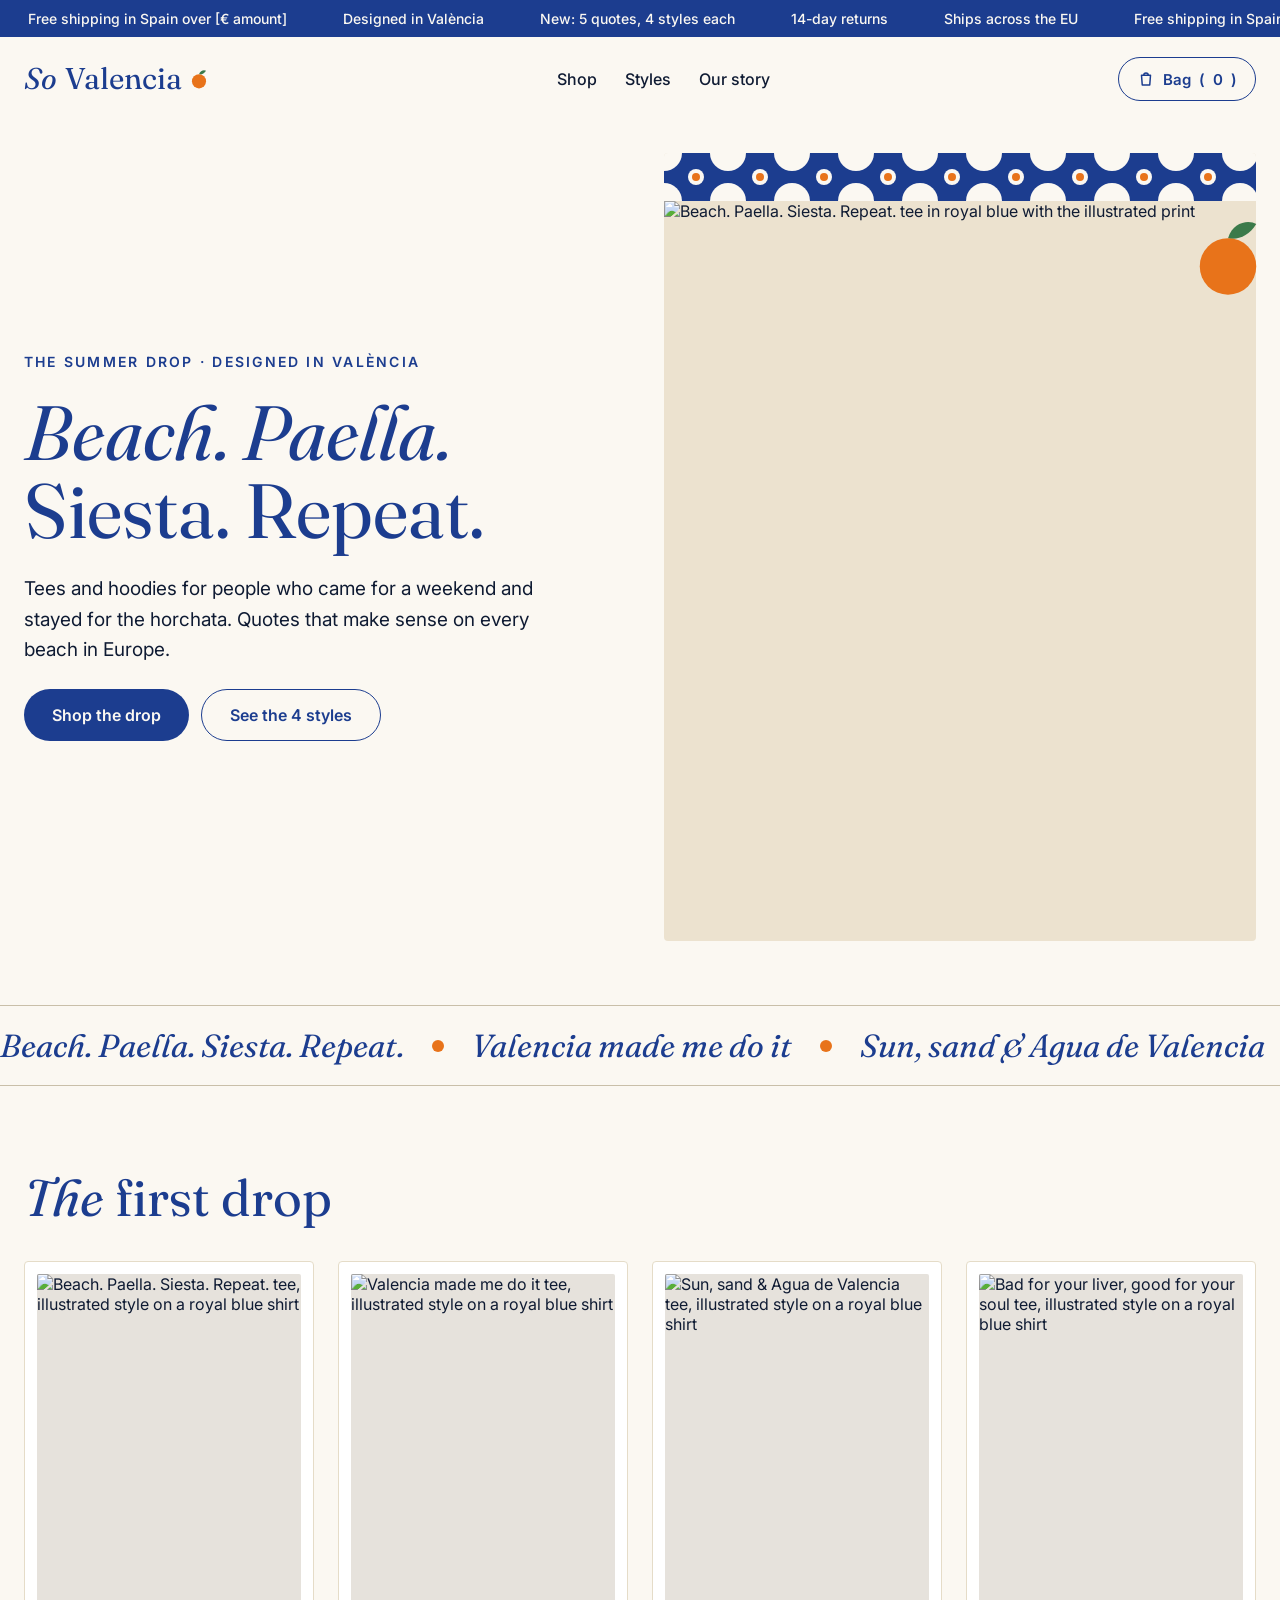
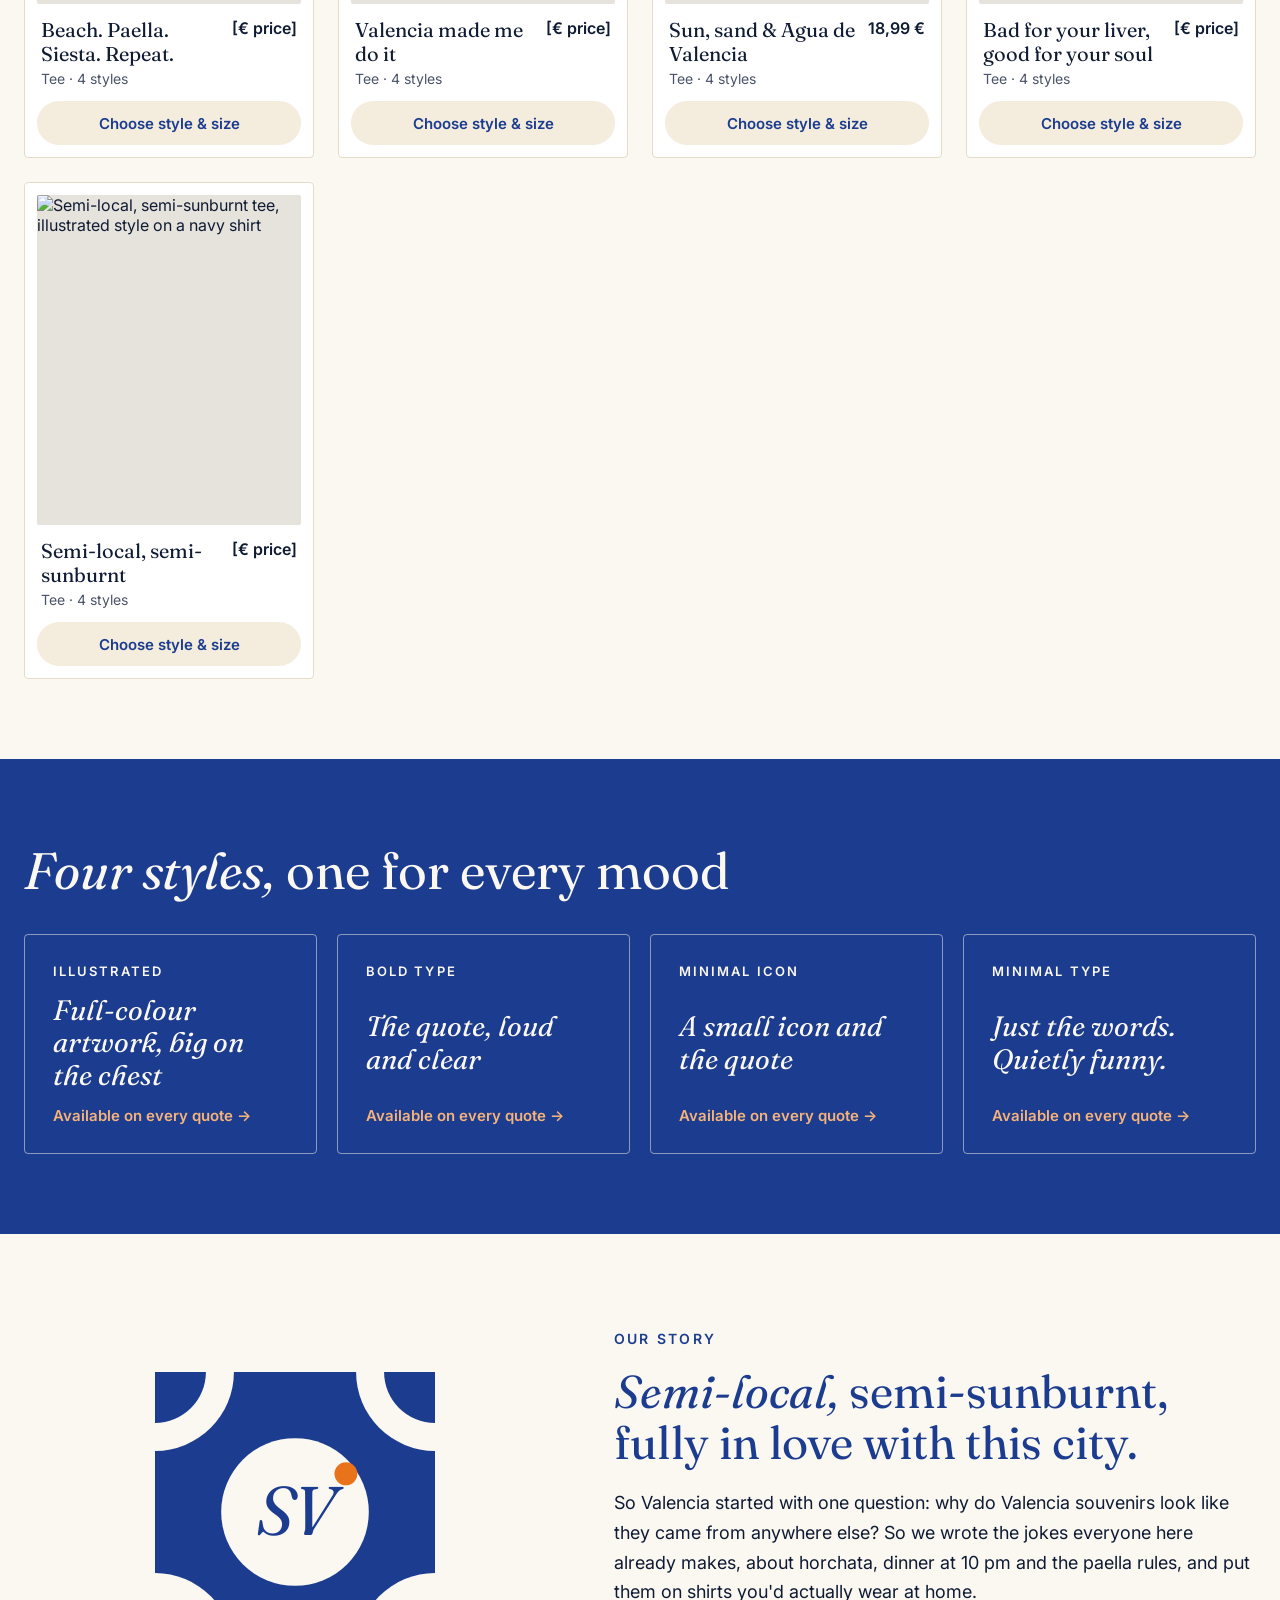
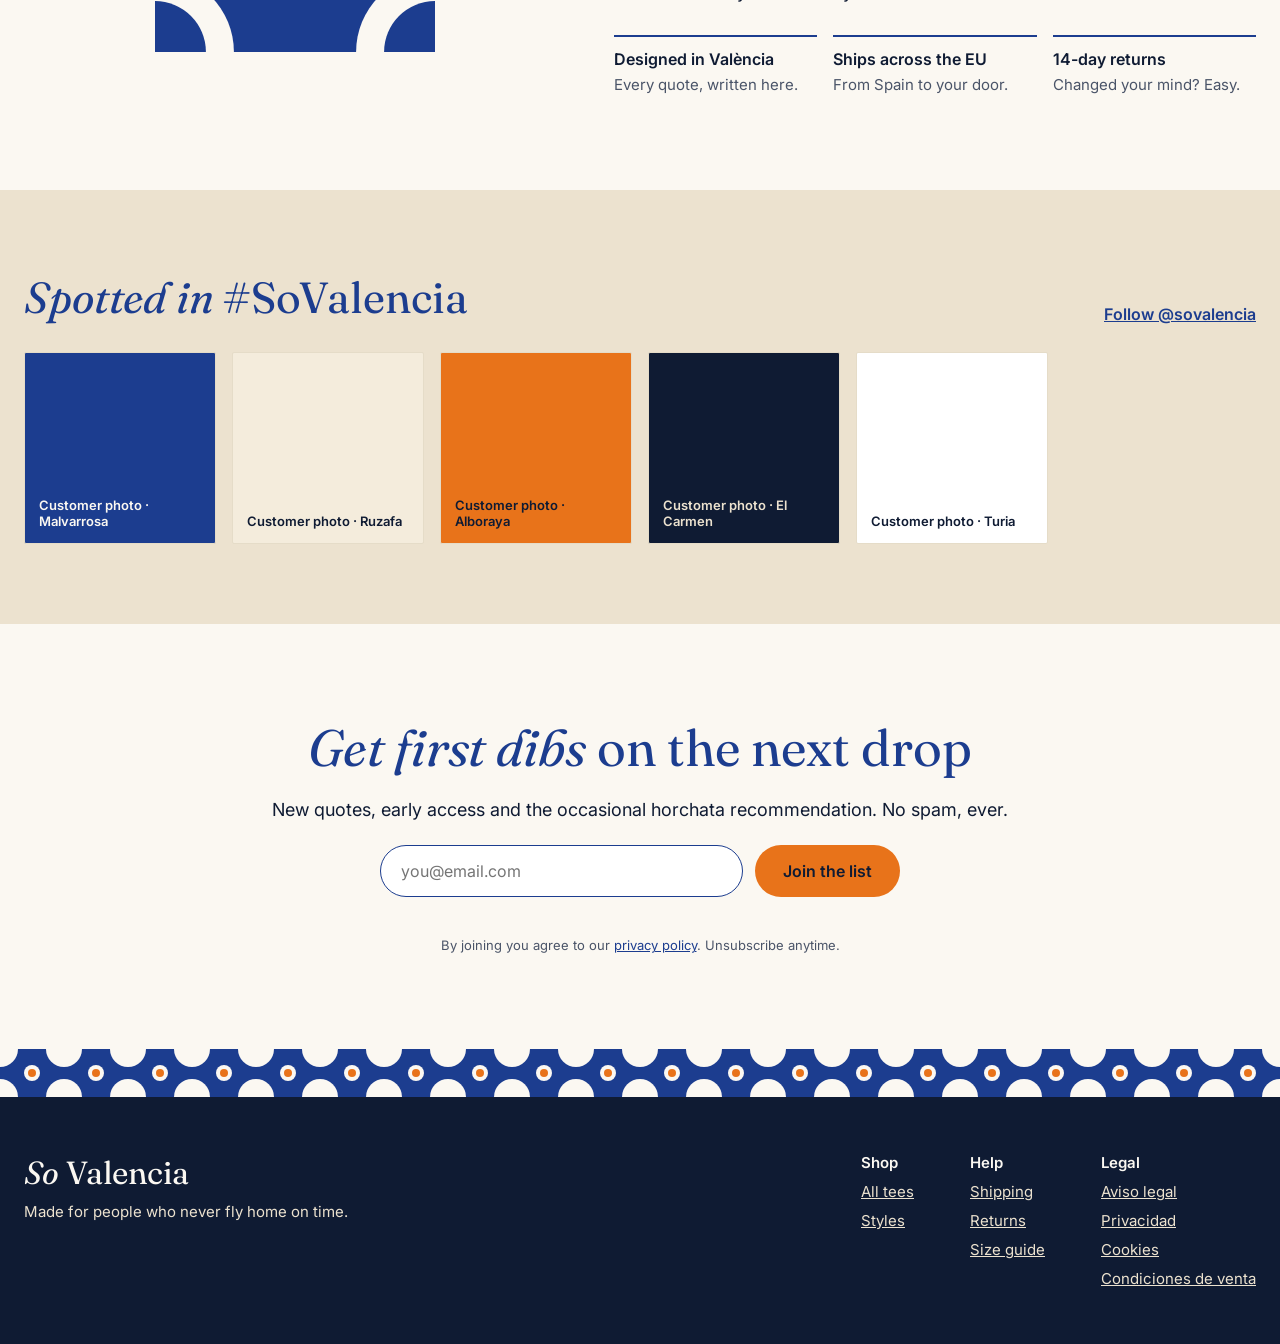
==== index.html @ 47b9dfb2 "Shop the 5 quote designs with realistic photo mockups - Catalog is now the 5 quotes, each with 4 sty" ====
<!doctype html>
<html lang="en">
<head>
<meta charset="utf-8">
<meta name="viewport" content="width=device-width, initial-scale=1">
<title>So Valencia — Funny Valencia quote tees &amp; hoodies</title>
<meta name="description" content="Tees and hoodies with the jokes everyone in Valencia already makes: horchata, siestas, paella rules and dinner at 10 pm. Designed in València.">
<meta property="og:title" content="So Valencia — Funny Valencia quote tees &amp; hoodies">
<meta property="og:description" content="Tees and hoodies with the jokes everyone in Valencia already makes: horchata, siestas, paella rules and dinner at 10 pm. Designed in València.">
<meta property="og:type" content="website">
<meta property="og:url" content="https://ferasmed-dev.github.io/so-valencia/">
<meta name="theme-color" content="#1C3D8F">
<link rel="icon" href="favicon.svg" type="image/svg+xml">
<link rel="preconnect" href="https://fonts.googleapis.com">
<link rel="preconnect" href="https://fonts.gstatic.com" crossorigin>
<link href="https://fonts.googleapis.com/css2?family=Fraunces:ital,opsz,wght@0,9..144,400;0,9..144,600;1,9..144,400&family=Inter:wght@400;500;600&display=swap" rel="stylesheet">
<link rel="stylesheet" href="css/style.css">
</head>
<body class="has-sticky">
<a href="#main" class="sr-only">Skip to content</a>
<div style="background:#1C3D8F;color:#FBF8F2;overflow:hidden;padding:10px 0;font-size:14px;font-weight:500">
<div class="sv-track"><span style="padding:0 28px;white-space:nowrap">Free shipping in Spain over [€ amount]</span><span style="padding:0 28px;white-space:nowrap">Designed in València</span><span style="padding:0 28px;white-space:nowrap">New: 5 quotes, 4 styles each</span><span style="padding:0 28px;white-space:nowrap">14-day returns</span><span style="padding:0 28px;white-space:nowrap">Ships across the EU</span><span style="padding:0 28px;white-space:nowrap">Free shipping in Spain over [€ amount]</span><span style="padding:0 28px;white-space:nowrap">Designed in València</span><span style="padding:0 28px;white-space:nowrap">New: 5 quotes, 4 styles each</span><span style="padding:0 28px;white-space:nowrap">14-day returns</span><span style="padding:0 28px;white-space:nowrap">Ships across the EU</span><span style="padding:0 28px;white-space:nowrap">Free shipping in Spain over [€ amount]</span><span style="padding:0 28px;white-space:nowrap">Designed in València</span><span style="padding:0 28px;white-space:nowrap">New: 5 quotes, 4 styles each</span><span style="padding:0 28px;white-space:nowrap">14-day returns</span><span style="padding:0 28px;white-space:nowrap">Ships across the EU</span><span style="padding:0 28px;white-space:nowrap">Free shipping in Spain over [€ amount]</span><span style="padding:0 28px;white-space:nowrap">Designed in València</span><span style="padding:0 28px;white-space:nowrap">New: 5 quotes, 4 styles each</span><span style="padding:0 28px;white-space:nowrap">14-day returns</span><span style="padding:0 28px;white-space:nowrap">Ships across the EU</span></div>
</div>

<header class="site-header">
<button type="button" class="menu-btn" aria-label="Open menu" aria-expanded="false" aria-controls="site-nav">
<svg width="22" height="22" viewBox="0 0 24 24" fill="none" stroke="currentColor" stroke-width="2" stroke-linecap="round" aria-hidden="true"><path d="M4 7h16M4 12h16M4 17h10"></path></svg>
</button>
<a href="index.html" class="logo" aria-label="So Valencia home">
<span style="font-style:italic">So</span><span>Valencia</span>
<svg width="18" height="20" viewBox="0 0 30 34" aria-hidden="true"><path d="M15 9 C17 2 24 1 27 3 C24 8 19 10 15 9 Z" fill="#3B7A4A"></path><circle cx="15" cy="21" r="12" fill="#E8731A"></circle></svg>
</a>
<nav id="site-nav" class="site-nav" aria-label="Main">
<a href="#shop">Shop</a>
<a href="#moods">Styles</a>
<a href="#story">Our story</a>
</nav>
<button type="button" class="bag-btn sv-btn" aria-label="Bag, 0 items">
<svg width="18" height="18" viewBox="0 0 24 24" fill="none" stroke="currentColor" stroke-width="2" stroke-linecap="round" stroke-linejoin="round" aria-hidden="true"><path d="M6 7h12l-1 13H7L6 7z"></path><path d="M9 7a3 3 0 0 1 6 0"></path></svg>
<span class="bag-label">Bag</span> (<span class="bag-count">0</span>)
</button>
</header>

<main id="main">
<section style="max-width:1280px;margin:0 auto;padding:32px 24px 64px;display:flex;flex-wrap:wrap;gap:48px;align-items:center">
<div style="flex:1 1 420px;min-width:0;display:flex;flex-direction:column;gap:24px">
<p class="sv-rise" style="margin:0;font-size:14px;letter-spacing:0.16em;font-weight:600;color:#1C3D8F">THE SUMMER DROP · DESIGNED IN VALÈNCIA</p>
<h1 class="sv-rise sv-d1 serif" style="margin:0;font-weight:400;font-size:clamp(42px,6vw,84px);line-height:1.02;color:#1C3D8F"><i>Beach. Paella.</i> Siesta. Repeat.</h1>
<p class="sv-rise sv-d2" style="margin:0;max-width:520px;font-size:19px;line-height:1.6">Tees and hoodies for people who came for a weekend and stayed for the horchata. Quotes that make sense on every beach in Europe.</p>
<div class="sv-rise sv-d3" style="display:flex;flex-wrap:wrap;gap:12px">
<a href="#shop" class="sv-btn" style="min-height:52px;padding:0 28px;display:inline-flex;align-items:center;border-radius:999px;background:#1C3D8F;color:#FBF8F2;text-decoration:none;font-weight:600;font-size:16px">Shop the drop</a>
<a href="#moods" class="sv-btn" style="min-height:52px;padding:0 28px;display:inline-flex;align-items:center;border-radius:999px;border:1px solid #1C3D8F;color:#1C3D8F;text-decoration:none;font-weight:600;font-size:16px">See the 4 styles</a>
</div>
</div>
<div class="sv-rise sv-d4" style="flex:1 1 420px;min-width:0;position:relative">
<div style="background:#ECE2CF;border-radius:4px;overflow:hidden">
<div style="overflow:hidden;height:48px">
<svg class="sv-drift" width="2000" height="48" aria-hidden="true" style="max-width:none"><defs><pattern id="tileH" width="64" height="48" patternUnits="userSpaceOnUse"><rect width="64" height="48" fill="#1C3D8F"></rect><circle cx="0" cy="0" r="18" fill="#FBF8F2"></circle><circle cx="64" cy="0" r="18" fill="#FBF8F2"></circle><circle cx="0" cy="48" r="18" fill="#FBF8F2"></circle><circle cx="64" cy="48" r="18" fill="#FBF8F2"></circle><circle cx="32" cy="24" r="8" fill="#FBF8F2"></circle><circle cx="32" cy="24" r="4" fill="#E8731A"></circle></pattern></defs><rect width="2000" height="48" fill="url(#tileH)"></rect></svg>
</div>
<img src="https://d2ol7oe51mr4n9.cloudfront.net/user_3Ji8zsCE5BBKitVhbDZRzr4a7lJ/3b012082-69a8-43e4-8551-951f43a9baa4.jpg" alt="Beach. Paella. Siesta. Repeat. tee in royal blue with the illustrated print" width="896" height="1120" style="display:block;width:100%;height:auto">
</div>
<svg width="72" height="80" viewBox="0 0 30 34" aria-hidden="true" class="sv-bob" style="position:absolute;right:-8px;top:64px"><path d="M15 9 C17 2 24 1 27 3 C24 8 19 10 15 9 Z" fill="#3B7A4A"></path><circle cx="15" cy="21" r="12" fill="#E8731A"></circle></svg>
</div>
</section>

<div style="border-top:1px solid #C9BFA9;border-bottom:1px solid #C9BFA9;overflow:hidden;padding:20px 0">
<div class="sv-track sv-slow"><span style="display:flex;align-items:center;gap:28px;padding-right:28px;white-space:nowrap;font-family:Fraunces,Georgia,serif;font-style:italic;font-size:clamp(22px,3vw,32px);color:#1C3D8F">Beach. Paella. Siesta. Repeat.<span style="width:12px;height:12px;border-radius:50%;background:#E8731A"></span></span><span style="display:flex;align-items:center;gap:28px;padding-right:28px;white-space:nowrap;font-family:Fraunces,Georgia,serif;font-style:italic;font-size:clamp(22px,3vw,32px);color:#1C3D8F">Valencia made me do it<span style="width:12px;height:12px;border-radius:50%;background:#E8731A"></span></span><span style="display:flex;align-items:center;gap:28px;padding-right:28px;white-space:nowrap;font-family:Fraunces,Georgia,serif;font-style:italic;font-size:clamp(22px,3vw,32px);color:#1C3D8F">Sun, sand &amp; Agua de Valencia<span style="width:12px;height:12px;border-radius:50%;background:#E8731A"></span></span><span style="display:flex;align-items:center;gap:28px;padding-right:28px;white-space:nowrap;font-family:Fraunces,Georgia,serif;font-style:italic;font-size:clamp(22px,3vw,32px);color:#1C3D8F">Bad for your liver, good for your soul<span style="width:12px;height:12px;border-radius:50%;background:#E8731A"></span></span><span style="display:flex;align-items:center;gap:28px;padding-right:28px;white-space:nowrap;font-family:Fraunces,Georgia,serif;font-style:italic;font-size:clamp(22px,3vw,32px);color:#1C3D8F">Semi-local, semi-sunburnt<span style="width:12px;height:12px;border-radius:50%;background:#E8731A"></span></span><span style="display:flex;align-items:center;gap:28px;padding-right:28px;white-space:nowrap;font-family:Fraunces,Georgia,serif;font-style:italic;font-size:clamp(22px,3vw,32px);color:#1C3D8F">Beach. Paella. Siesta. Repeat.<span style="width:12px;height:12px;border-radius:50%;background:#E8731A"></span></span><span style="display:flex;align-items:center;gap:28px;padding-right:28px;white-space:nowrap;font-family:Fraunces,Georgia,serif;font-style:italic;font-size:clamp(22px,3vw,32px);color:#1C3D8F">Valencia made me do it<span style="width:12px;height:12px;border-radius:50%;background:#E8731A"></span></span><span style="display:flex;align-items:center;gap:28px;padding-right:28px;white-space:nowrap;font-family:Fraunces,Georgia,serif;font-style:italic;font-size:clamp(22px,3vw,32px);color:#1C3D8F">Sun, sand &amp; Agua de Valencia<span style="width:12px;height:12px;border-radius:50%;background:#E8731A"></span></span><span style="display:flex;align-items:center;gap:28px;padding-right:28px;white-space:nowrap;font-family:Fraunces,Georgia,serif;font-style:italic;font-size:clamp(22px,3vw,32px);color:#1C3D8F">Bad for your liver, good for your soul<span style="width:12px;height:12px;border-radius:50%;background:#E8731A"></span></span><span style="display:flex;align-items:center;gap:28px;padding-right:28px;white-space:nowrap;font-family:Fraunces,Georgia,serif;font-style:italic;font-size:clamp(22px,3vw,32px);color:#1C3D8F">Semi-local, semi-sunburnt<span style="width:12px;height:12px;border-radius:50%;background:#E8731A"></span></span></div>
</div>

<section id="shop" style="max-width:1280px;margin:0 auto;padding:80px 24px;display:flex;flex-direction:column;gap:32px;scroll-margin-top:16px">
<div style="display:flex;flex-wrap:wrap;justify-content:space-between;align-items:flex-end;gap:16px">
<h2 class="serif" style="margin:0;font-weight:400;font-size:clamp(34px,4vw,52px);color:#1C3D8F"><i>The</i> first drop</h2>
</div>
<div style="display:grid;grid-template-columns:repeat(auto-fill,minmax(240px,1fr));gap:24px">
<a href="product.html?p=beach-paella-siesta" class="sv-card card-photo" style="display:flex;flex-direction:column;gap:14px;text-decoration:none;color:#0F1B33;background:#FFFFFF;border:1px solid #E5DCC8;border-radius:4px;padding:12px">
<div class="photo-swap" style="position:relative;aspect-ratio:4 / 5;border-radius:2px;overflow:hidden;background:#E6E2DC">
<img src="https://d2ol7oe51mr4n9.cloudfront.net/user_3Ji8zsCE5BBKitVhbDZRzr4a7lJ/3b012082-69a8-43e4-8551-951f43a9baa4.jpg" alt="Beach. Paella. Siesta. Repeat. tee, illustrated style on a royal blue shirt" loading="lazy" width="896" height="1120" style="position:absolute;inset:0;width:100%;height:100%;object-fit:cover">
<img class="swap-2" src="https://d2ol7oe51mr4n9.cloudfront.net/user_3Ji8zsCE5BBKitVhbDZRzr4a7lJ/ed332250-9a9c-4cd6-b417-ca7d18d972b5.jpg" alt="" aria-hidden="true" loading="lazy" width="896" height="1120" style="position:absolute;inset:0;width:100%;height:100%;object-fit:cover">
</div>
<div style="display:flex;justify-content:space-between;gap:12px;padding:0 4px">
<div>
<p class="serif" style="margin:0;font-size:20px;line-height:1.2">Beach. Paella. Siesta. Repeat.</p>
<p style="margin:4px 0 0;font-size:14px;color:#4A5468">Tee · 4 styles</p>
</div>
<p style="margin:0;font-weight:600;white-space:nowrap">[€ price]</p>
</div>
<span style="min-height:44px;display:flex;align-items:center;justify-content:center;border-radius:999px;background:#F4ECDC;color:#1C3D8F;font-weight:600;font-size:15px">Choose style &amp; size</span>
</a>
<a href="product.html?p=valencia-made-me-do-it" class="sv-card card-photo" style="display:flex;flex-direction:column;gap:14px;text-decoration:none;color:#0F1B33;background:#FFFFFF;border:1px solid #E5DCC8;border-radius:4px;padding:12px">
<div class="photo-swap" style="position:relative;aspect-ratio:4 / 5;border-radius:2px;overflow:hidden;background:#E6E2DC">
<img src="https://d2ol7oe51mr4n9.cloudfront.net/user_3Ji8zsCE5BBKitVhbDZRzr4a7lJ/ea1b8e5e-8d60-49a2-8d7a-7e3370e07fe5.jpg" alt="Valencia made me do it tee, illustrated style on a royal blue shirt" loading="lazy" width="896" height="1120" style="position:absolute;inset:0;width:100%;height:100%;object-fit:cover">
<img class="swap-2" src="https://d2ol7oe51mr4n9.cloudfront.net/user_3Ji8zsCE5BBKitVhbDZRzr4a7lJ/c7ba85c1-8259-4205-8e9b-00bbe62362d2.jpg" alt="" aria-hidden="true" loading="lazy" width="896" height="1120" style="position:absolute;inset:0;width:100%;height:100%;object-fit:cover">
</div>
<div style="display:flex;justify-content:space-between;gap:12px;padding:0 4px">
<div>
<p class="serif" style="margin:0;font-size:20px;line-height:1.2">Valencia made me do it</p>
<p style="margin:4px 0 0;font-size:14px;color:#4A5468">Tee · 4 styles</p>
</div>
<p style="margin:0;font-weight:600;white-space:nowrap">[€ price]</p>
</div>
<span style="min-height:44px;display:flex;align-items:center;justify-content:center;border-radius:999px;background:#F4ECDC;color:#1C3D8F;font-weight:600;font-size:15px">Choose style &amp; size</span>
</a>
<a href="product.html?p=sun-sand-agua" class="sv-card card-photo" style="display:flex;flex-direction:column;gap:14px;text-decoration:none;color:#0F1B33;background:#FFFFFF;border:1px solid #E5DCC8;border-radius:4px;padding:12px">
<div class="photo-swap" style="position:relative;aspect-ratio:4 / 5;border-radius:2px;overflow:hidden;background:#E6E2DC">
<img src="https://d2ol7oe51mr4n9.cloudfront.net/user_3Ji8zsCE5BBKitVhbDZRzr4a7lJ/c08a9aaa-acb4-4c22-ac42-874b2b228d39.jpg" alt="Sun, sand &amp; Agua de Valencia tee, illustrated style on a royal blue shirt" loading="lazy" width="896" height="1120" style="position:absolute;inset:0;width:100%;height:100%;object-fit:cover">
<img class="swap-2" src="https://d2ol7oe51mr4n9.cloudfront.net/user_3Ji8zsCE5BBKitVhbDZRzr4a7lJ/d8a414ef-0c02-4f9d-b37c-89964e3c9eb1.jpg" alt="" aria-hidden="true" loading="lazy" width="896" height="1120" style="position:absolute;inset:0;width:100%;height:100%;object-fit:cover">
</div>
<div style="display:flex;justify-content:space-between;gap:12px;padding:0 4px">
<div>
<p class="serif" style="margin:0;font-size:20px;line-height:1.2">Sun, sand &amp; Agua de Valencia</p>
<p style="margin:4px 0 0;font-size:14px;color:#4A5468">Tee · 4 styles</p>
</div>
<p style="margin:0;font-weight:600;white-space:nowrap">18,99 €</p>
</div>
<span style="min-height:44px;display:flex;align-items:center;justify-content:center;border-radius:999px;background:#F4ECDC;color:#1C3D8F;font-weight:600;font-size:15px">Choose style &amp; size</span>
</a>
<a href="product.html?p=liver-soul" class="sv-card card-photo" style="display:flex;flex-direction:column;gap:14px;text-decoration:none;color:#0F1B33;background:#FFFFFF;border:1px solid #E5DCC8;border-radius:4px;padding:12px">
<div class="photo-swap" style="position:relative;aspect-ratio:4 / 5;border-radius:2px;overflow:hidden;background:#E6E2DC">
<img src="https://d2ol7oe51mr4n9.cloudfront.net/user_3Ji8zsCE5BBKitVhbDZRzr4a7lJ/0f2d1e44-9d5c-49ab-bfef-c44f0407ae4d.jpg" alt="Bad for your liver, good for your soul tee, illustrated style on a royal blue shirt" loading="lazy" width="896" height="1120" style="position:absolute;inset:0;width:100%;height:100%;object-fit:cover">
<img class="swap-2" src="https://d2ol7oe51mr4n9.cloudfront.net/user_3Ji8zsCE5BBKitVhbDZRzr4a7lJ/09df8c28-6034-4734-8303-42fb116a1bc0.jpg" alt="" aria-hidden="true" loading="lazy" width="896" height="1120" style="position:absolute;inset:0;width:100%;height:100%;object-fit:cover">
</div>
<div style="display:flex;justify-content:space-between;gap:12px;padding:0 4px">
<div>
<p class="serif" style="margin:0;font-size:20px;line-height:1.2">Bad for your liver, good for your soul</p>
<p style="margin:4px 0 0;font-size:14px;color:#4A5468">Tee · 4 styles</p>
</div>
<p style="margin:0;font-weight:600;white-space:nowrap">[€ price]</p>
</div>
<span style="min-height:44px;display:flex;align-items:center;justify-content:center;border-radius:999px;background:#F4ECDC;color:#1C3D8F;font-weight:600;font-size:15px">Choose style &amp; size</span>
</a>
<a href="product.html?p=semi-local" class="sv-card card-photo" style="display:flex;flex-direction:column;gap:14px;text-decoration:none;color:#0F1B33;background:#FFFFFF;border:1px solid #E5DCC8;border-radius:4px;padding:12px">
<div class="photo-swap" style="position:relative;aspect-ratio:4 / 5;border-radius:2px;overflow:hidden;background:#E6E2DC">
<img src="https://d2ol7oe51mr4n9.cloudfront.net/user_3Ji8zsCE5BBKitVhbDZRzr4a7lJ/f714897d-22c0-49f6-8687-4e4c5a784d1a.jpg" alt="Semi-local, semi-sunburnt tee, illustrated style on a navy shirt" loading="lazy" width="896" height="1120" style="position:absolute;inset:0;width:100%;height:100%;object-fit:cover">
<img class="swap-2" src="https://d2ol7oe51mr4n9.cloudfront.net/user_3Ji8zsCE5BBKitVhbDZRzr4a7lJ/d200e8f3-8275-49e5-899a-20df1256cceb.jpg" alt="" aria-hidden="true" loading="lazy" width="896" height="1120" style="position:absolute;inset:0;width:100%;height:100%;object-fit:cover">
</div>
<div style="display:flex;justify-content:space-between;gap:12px;padding:0 4px">
<div>
<p class="serif" style="margin:0;font-size:20px;line-height:1.2">Semi-local, semi-sunburnt</p>
<p style="margin:4px 0 0;font-size:14px;color:#4A5468">Tee · 4 styles</p>
</div>
<p style="margin:0;font-weight:600;white-space:nowrap">[€ price]</p>
</div>
<span style="min-height:44px;display:flex;align-items:center;justify-content:center;border-radius:999px;background:#F4ECDC;color:#1C3D8F;font-weight:600;font-size:15px">Choose style &amp; size</span>
</a>
</div>
</section>

<section id="moods" style="background:#1C3D8F;color:#FBF8F2;padding:80px 24px">
<div style="max-width:1280px;margin:0 auto;display:flex;flex-direction:column;gap:32px">
<h2 class="serif" style="margin:0;font-weight:400;font-size:clamp(34px,4vw,52px)"><i>Four styles,</i> one for every mood</h2>
<div style="display:grid;grid-template-columns:repeat(auto-fill,minmax(260px,1fr));gap:20px">
<a href="#shop" class="sv-card" style="min-height:220px;display:flex;flex-direction:column;justify-content:space-between;padding:28px;border:1px solid rgba(251,248,242,0.5);border-radius:4px;color:#FBF8F2;text-decoration:none">
<p style="margin:0;font-size:13px;letter-spacing:0.16em;font-weight:600">ILLUSTRATED</p>
<p class="serif" style="margin:0;font-style:italic;font-size:28px;line-height:1.15">Full-colour artwork, big on the chest</p>
<p style="margin:0;font-size:15px;font-weight:600;color:#F5B27A">Available on every quote →</p>
</a>
<a href="#shop" class="sv-card" style="min-height:220px;display:flex;flex-direction:column;justify-content:space-between;padding:28px;border:1px solid rgba(251,248,242,0.5);border-radius:4px;color:#FBF8F2;text-decoration:none">
<p style="margin:0;font-size:13px;letter-spacing:0.16em;font-weight:600">BOLD TYPE</p>
<p class="serif" style="margin:0;font-style:italic;font-size:28px;line-height:1.15">The quote, loud and clear</p>
<p style="margin:0;font-size:15px;font-weight:600;color:#F5B27A">Available on every quote →</p>
</a>
<a href="#shop" class="sv-card" style="min-height:220px;display:flex;flex-direction:column;justify-content:space-between;padding:28px;border:1px solid rgba(251,248,242,0.5);border-radius:4px;color:#FBF8F2;text-decoration:none">
<p style="margin:0;font-size:13px;letter-spacing:0.16em;font-weight:600">MINIMAL ICON</p>
<p class="serif" style="margin:0;font-style:italic;font-size:28px;line-height:1.15">A small icon and the quote</p>
<p style="margin:0;font-size:15px;font-weight:600;color:#F5B27A">Available on every quote →</p>
</a>
<a href="#shop" class="sv-card" style="min-height:220px;display:flex;flex-direction:column;justify-content:space-between;padding:28px;border:1px solid rgba(251,248,242,0.5);border-radius:4px;color:#FBF8F2;text-decoration:none">
<p style="margin:0;font-size:13px;letter-spacing:0.16em;font-weight:600">MINIMAL TYPE</p>
<p class="serif" style="margin:0;font-style:italic;font-size:28px;line-height:1.15">Just the words. Quietly funny.</p>
<p style="margin:0;font-size:15px;font-weight:600;color:#F5B27A">Available on every quote →</p>
</a>
</div>
</div>
</section>

<section id="story" style="max-width:1280px;margin:0 auto;padding:96px 24px;display:flex;flex-wrap:wrap;gap:48px;align-items:center">
<div style="flex:1 1 380px;min-width:0;display:flex;justify-content:center">
<svg width="280" height="280" viewBox="0 0 220 220" role="img" aria-label="So Valencia tile monogram"><rect width="220" height="220" fill="#1C3D8F"></rect><circle cx="0" cy="0" r="62" fill="#FBF8F2"></circle><circle cx="220" cy="0" r="62" fill="#FBF8F2"></circle><circle cx="0" cy="220" r="62" fill="#FBF8F2"></circle><circle cx="220" cy="220" r="62" fill="#FBF8F2"></circle><circle cx="0" cy="0" r="40" fill="#1C3D8F"></circle><circle cx="220" cy="0" r="40" fill="#1C3D8F"></circle><circle cx="0" cy="220" r="40" fill="#1C3D8F"></circle><circle cx="220" cy="220" r="40" fill="#1C3D8F"></circle><circle cx="110" cy="110" r="58" fill="#FBF8F2"></circle><text x="110" y="128" text-anchor="middle" font-family="Fraunces, serif" font-style="italic" font-size="54" fill="#1C3D8F">SV</text><circle cx="150" cy="80" r="9" fill="#E8731A"></circle></svg>
</div>
<div style="flex:1 1 480px;min-width:0;display:flex;flex-direction:column;gap:20px">
<p style="margin:0;font-size:14px;letter-spacing:0.16em;font-weight:600;color:#1C3D8F">OUR STORY</p>
<h2 class="serif" style="margin:0;font-weight:400;font-size:clamp(32px,3.6vw,48px);line-height:1.1;color:#1C3D8F"><i>Semi-local,</i> semi-sunburnt, fully in love with this city.</h2>
<p style="margin:0;font-size:18px;line-height:1.65">So Valencia started with one question: why do Valencia souvenirs look like they came from anywhere else? So we wrote the jokes everyone here already makes, about horchata, dinner at 10 pm and the paella rules, and put them on shirts you'd actually wear at home.</p>
<div style="display:grid;grid-template-columns:repeat(auto-fit,minmax(160px,1fr));gap:16px;padding-top:8px">
<div style="border-top:2px solid #1C3D8F;padding-top:12px"><p style="margin:0;font-weight:600">Designed in València</p><p style="margin:6px 0 0;font-size:15px;color:#4A5468">Every quote, written here.</p></div>
<div style="border-top:2px solid #1C3D8F;padding-top:12px"><p style="margin:0;font-weight:600">Ships across the EU</p><p style="margin:6px 0 0;font-size:15px;color:#4A5468">From Spain to your door.</p></div>
<div style="border-top:2px solid #1C3D8F;padding-top:12px"><p style="margin:0;font-weight:600">14-day returns</p><p style="margin:6px 0 0;font-size:15px;color:#4A5468">Changed your mind? Easy.</p></div>
</div>
</div>
</section>

<section style="background:#ECE2CF;padding:80px 24px">
<div style="max-width:1280px;margin:0 auto;display:flex;flex-direction:column;gap:28px">
<div style="display:flex;flex-wrap:wrap;justify-content:space-between;align-items:flex-end;gap:16px">
<h2 class="serif" style="margin:0;font-weight:400;font-size:clamp(30px,3.4vw,44px);color:#1C3D8F"><i>Spotted in</i> #SoValencia</h2>
<a href="#" style="font-weight:600">Follow @sovalencia</a>
</div>
<div style="display:grid;grid-template-columns:repeat(auto-fill,minmax(180px,1fr));gap:16px">
<div style="aspect-ratio:1/1;background:#1C3D8F;border-radius:2px;display:flex;align-items:flex-end;padding:14px;border:1px solid #E5DCC8"><p style="margin:0;font-size:13px;font-weight:600;color:#FBF8F2">Customer photo · Malvarrosa</p></div>
<div style="aspect-ratio:1/1;background:#F4ECDC;border-radius:2px;display:flex;align-items:flex-end;padding:14px;border:1px solid #E5DCC8"><p style="margin:0;font-size:13px;font-weight:600;color:#0F1B33">Customer photo · Ruzafa</p></div>
<div style="aspect-ratio:1/1;background:#E8731A;border-radius:2px;display:flex;align-items:flex-end;padding:14px;border:1px solid #E5DCC8"><p style="margin:0;font-size:13px;font-weight:600;color:#0F1B33">Customer photo · Alboraya</p></div>
<div style="aspect-ratio:1/1;background:#0F1B33;border-radius:2px;display:flex;align-items:flex-end;padding:14px;border:1px solid #E5DCC8"><p style="margin:0;font-size:13px;font-weight:600;color:#ECE2CF">Customer photo · El Carmen</p></div>
<div style="aspect-ratio:1/1;background:#FFFFFF;border-radius:2px;display:flex;align-items:flex-end;padding:14px;border:1px solid #E5DCC8"><p style="margin:0;font-size:13px;font-weight:600;color:#0F1B33">Customer photo · Turia</p></div>
</div>
</div>
</section>

<section id="newsletter" style="max-width:880px;margin:0 auto;padding:96px 24px;text-align:center;display:flex;flex-direction:column;align-items:center;gap:20px">
<h2 class="serif" style="margin:0;font-weight:400;font-size:clamp(32px,4vw,52px);line-height:1.1;color:#1C3D8F"><i>Get first dibs</i> on the next drop</h2>
<p style="margin:0;font-size:18px;line-height:1.6">New quotes, early access and the occasional horchata recommendation. No spam, ever.</p>
<form id="signup" action="https://formspree.io/f/FORMSPREE_ID" method="POST" style="display:flex;flex-wrap:wrap;gap:12px;width:100%;max-width:520px;justify-content:center">
<label for="nl-email" class="sr-only">Email address</label>
<input id="nl-email" name="email" type="email" required autocomplete="email" placeholder="you@email.com" style="flex:1 1 260px;min-height:52px;padding:0 20px;border-radius:999px;border:1px solid #1C3D8F;background:#FFFFFF;font:16px Inter,sans-serif;color:#0F1B33">
<input type="hidden" name="_subject" value="New So Valencia signup">
<button type="submit" class="sv-btn" style="min-height:52px;padding:0 28px;border-radius:999px;border:0;background:#E8731A;color:#0F1B33;font:600 16px Inter,sans-serif;cursor:pointer">Join the list</button>
</form>
<p id="signup-msg" role="status" aria-live="polite" style="margin:0;font-size:16px;font-weight:500;color:#1C3D8F"></p>
<p style="margin:0;font-size:13px;color:#4A5468">By joining you agree to our <a href="#">privacy policy</a>. Unsubscribe anytime.</p>
</section>
</main>

<footer style="background:#0F1B33;color:#ECE2CF">
<div style="overflow:hidden;height:48px">
<svg width="100%" height="48" aria-hidden="true"><defs><pattern id="tileF" width="64" height="48" patternUnits="userSpaceOnUse"><rect width="64" height="48" fill="#1C3D8F"></rect><circle cx="0" cy="0" r="18" fill="#FBF8F2"></circle><circle cx="64" cy="0" r="18" fill="#FBF8F2"></circle><circle cx="0" cy="48" r="18" fill="#FBF8F2"></circle><circle cx="64" cy="48" r="18" fill="#FBF8F2"></circle><circle cx="32" cy="24" r="8" fill="#FBF8F2"></circle><circle cx="32" cy="24" r="4" fill="#E8731A"></circle></pattern></defs><rect width="100%" height="48" fill="url(#tileF)"></rect></svg>
</div>
<div style="max-width:1280px;margin:0 auto;padding:56px 24px;display:flex;flex-wrap:wrap;justify-content:space-between;gap:40px">
<div style="display:flex;flex-direction:column;gap:10px">
<p class="serif" style="margin:0;font-size:32px;color:#FBF8F2"><i>So</i> Valencia</p>
<p style="margin:0;font-size:15px">Made for people who never fly home on time.</p>
</div>
<div style="display:flex;flex-wrap:wrap;gap:56px;font-size:15px">
<div style="display:flex;flex-direction:column;gap:10px"><p style="margin:0;font-weight:600;color:#FBF8F2">Shop</p><a href="#shop" style="color:#ECE2CF">All tees</a><a href="#moods" style="color:#ECE2CF">Styles</a></div>
<div style="display:flex;flex-direction:column;gap:10px"><p style="margin:0;font-weight:600;color:#FBF8F2">Help</p><a href="#" style="color:#ECE2CF">Shipping</a><a href="#" style="color:#ECE2CF">Returns</a><a href="#" style="color:#ECE2CF">Size guide</a></div>
<div style="display:flex;flex-direction:column;gap:10px"><p style="margin:0;font-weight:600;color:#FBF8F2">Legal</p><a href="#" style="color:#ECE2CF">Aviso legal</a><a href="#" style="color:#ECE2CF">Privacidad</a><a href="#" style="color:#ECE2CF">Cookies</a><a href="#" style="color:#ECE2CF">Condiciones de venta</a></div>
</div>
</div>
</footer>

<div class="sticky-bar">
<a href="#shop" class="sv-btn" style="flex:1;min-height:52px;display:flex;align-items:center;justify-content:center;border-radius:999px;background:#1C3D8F;color:#FBF8F2;text-decoration:none;font-weight:600;font-size:16px">Shop the drop</a>
<a href="#moods" class="sv-btn" aria-label="See all quotes" style="width:52px;min-height:52px;display:flex;align-items:center;justify-content:center;border-radius:999px;border:1px solid #1C3D8F;color:#1C3D8F;text-decoration:none">
<svg width="20" height="20" viewBox="0 0 24 24" fill="none" stroke="currentColor" stroke-width="2" stroke-linecap="round" stroke-linejoin="round" aria-hidden="true"><path d="M5 12h14M13 6l6 6-6 6"></path></svg>
</a>
</div>

<div class="toast" role="status" aria-live="polite" hidden>
<svg width="24" height="24" viewBox="0 0 24 24" fill="none" stroke="#E8731A" stroke-width="2.4" stroke-linecap="round" stroke-linejoin="round" aria-hidden="true"><path d="M5 12l5 5 9-10"></path></svg>
<p class="toast-text" style="margin:0;font-size:15px;line-height:1.4"></p>
</div>
<script src="js/products.js"></script>
<script src="js/main.js"></script>
</body>
</html>
---- css/style.css ----
/* So Valencia — Azulejo */
*,*::before,*::after{box-sizing:border-box}
html{scroll-behavior:smooth}
body{margin:0;background:#FBF8F2;color:#0F1B33;font-family:Inter,system-ui,sans-serif;-webkit-font-smoothing:antialiased}
a{color:#1C3D8F}a:hover{color:#0F1B33}
img,svg{max-width:100%}
.serif{font-family:Fraunces,Georgia,serif}
.sr-only{position:absolute;width:1px;height:1px;overflow:hidden;clip:rect(0 0 0 0);white-space:nowrap}
:focus-visible{outline:3px solid #E8731A;outline-offset:3px}

/* ---------- Animations: transform + opacity only ---------- */
@keyframes sv-rise{from{opacity:0;transform:translateY(24px)}to{opacity:1;transform:none}}
@keyframes sv-fade{from{opacity:0}to{opacity:1}}
@keyframes sv-marquee{from{transform:translateX(0)}to{transform:translateX(-50%)}}
@keyframes sv-bob{0%,100%{transform:translateY(0) rotate(0deg)}50%{transform:translateY(-10px) rotate(6deg)}}
@keyframes sv-drift{from{transform:translateX(0)}to{transform:translateX(-64px)}}
@keyframes sv-up{from{transform:translateY(100%)}to{transform:none}}
@keyframes sv-bumpA{0%{transform:scale(1)}40%{transform:scale(1.18)}100%{transform:scale(1)}}
@keyframes sv-bumpB{0%{transform:scale(1)}40%{transform:scale(1.18)}100%{transform:scale(1)}}
@keyframes sv-shakeA{0%,100%{transform:translateX(0)}25%{transform:translateX(-6px)}75%{transform:translateX(6px)}}
@keyframes sv-shakeB{0%,100%{transform:translateX(0)}25%{transform:translateX(-6px)}75%{transform:translateX(6px)}}
.sv-rise{animation:sv-rise .7s cubic-bezier(.2,.7,.2,1) both}
.sv-d1{animation-delay:.1s}.sv-d2{animation-delay:.22s}.sv-d3{animation-delay:.34s}.sv-d4{animation-delay:.5s}
.sv-fade{animation:sv-fade .35s ease both}
.sv-track{display:flex;width:max-content;animation:sv-marquee 32s linear infinite}
.sv-track:hover{animation-play-state:paused}
.sv-slow{animation-duration:70s}
.sv-bob{animation:sv-bob 4s ease-in-out infinite}
.sv-drift{animation:sv-drift 6s linear infinite}
.sv-bumpA{animation:sv-bumpA .4s ease}
.sv-bumpB{animation:sv-bumpB .4s ease}
.sv-shakeA{animation:sv-shakeA .3s ease}
.sv-shakeB{animation:sv-shakeB .3s ease}
.sv-card{transition:transform .25s ease,box-shadow .25s ease}
.sv-card:hover{transform:translateY(-6px);box-shadow:0 18px 40px rgba(15,27,51,.12)}
.sv-card:active{transform:scale(.98)}
.sv-btn{transition:transform .15s ease,background-color .2s ease,color .2s ease}
.sv-btn:hover{transform:translateY(-2px)}
.sv-btn:active{transform:scale(.97)}
@media (prefers-reduced-motion: reduce){
  html{scroll-behavior:auto}
  *,*::before,*::after{animation:none!important;transition:none!important}
}

/* ---------- Header ---------- */
.site-header{max-width:1280px;margin:0 auto;padding:20px 24px;display:flex;flex-wrap:wrap;align-items:center;justify-content:space-between;gap:16px}
.logo{display:flex;align-items:baseline;gap:8px;text-decoration:none;color:#1C3D8F}
.logo span{font-family:Fraunces,Georgia,serif;font-size:30px;line-height:1}
.site-nav{display:flex;flex-wrap:wrap;gap:28px;font-size:16px;font-weight:500}
.site-nav a{color:#0F1B33;text-decoration:none}
.site-nav a:hover{color:#1C3D8F;text-decoration:underline}
.menu-btn{display:none;width:44px;height:44px;border:0;background:transparent;color:#1C3D8F;align-items:center;justify-content:center;cursor:pointer}
.bag-btn{min-height:44px;padding:0 18px;border-radius:999px;border:1px solid #1C3D8F;background:transparent;color:#1C3D8F;font:600 15px Inter,sans-serif;display:flex;align-items:center;gap:8px;cursor:pointer}
.bag-btn.has-items{background:#1C3D8F;color:#FBF8F2}
@media (max-width:720px){
  .site-header{padding:8px 12px 8px 12px}
  .menu-btn{display:flex;order:0}
  .logo{order:1}
  .logo span{font-size:24px}
  .bag-btn{order:2;padding:0 14px}
  .bag-label{display:none}
  .site-nav{order:3;display:none;width:100%;flex-direction:column;gap:0;padding:4px 4px 12px}
  .site-nav.open{display:flex;animation:sv-fade .25s ease both}
  .site-nav a{padding:12px 4px;border-bottom:1px solid #E5DCC8}
}

/* ---------- Mobile sticky bar ---------- */
.sticky-bar{display:none}
@media (max-width:640px){
  .sticky-bar{display:flex;position:fixed;left:0;right:0;bottom:0;z-index:20;gap:10px;padding:12px 16px calc(16px + env(safe-area-inset-bottom));background:#FBF8F2;border-top:1px solid #E5DCC8;animation:sv-up .5s cubic-bezier(.2,.7,.2,1) .8s both}
  body.has-sticky{padding-bottom:84px}
}

/* ---------- Toast / panel ---------- */
.toast{position:fixed;left:50%;bottom:24px;transform:translateX(-50%);width:min(360px,calc(100% - 32px));z-index:30;background:#0F1B33;color:#FBF8F2;border-radius:12px;padding:16px 20px;display:flex;align-items:center;gap:14px;box-shadow:0 18px 40px rgba(15,27,51,.25)}
.toast[hidden]{display:none}
.toast.show{animation:sv-fade .3s ease both}
@media (max-width:640px){.toast{bottom:100px}}

/* ---------- Product page ---------- */
details summary{cursor:pointer;list-style:none;display:flex;justify-content:space-between;font-weight:600;font-size:16px}
details summary::-webkit-details-marker{display:none}
details[open] summary .plus{transform:rotate(45deg)}
.plus{transition:transform .2s ease;display:inline-block}
.swatch{width:48px;height:48px;border-radius:50%;border:1px solid #C9BFA9;cursor:pointer;transition:box-shadow .2s ease}
.swatch[aria-pressed="true"]{box-shadow:0 0 0 3px #FBF8F2,0 0 0 5px #1C3D8F}
.size-btn{min-height:48px;border-radius:4px;border:1px solid #1C3D8F;background:#FFFFFF;color:#1C3D8F;font:600 15px Inter,sans-serif;cursor:pointer;transition:background-color .2s ease,color .2s ease}
.size-btn[aria-pressed="true"]{background:#1C3D8F;color:#FBF8F2}
.view-btn{flex:1;min-height:56px;border-radius:4px;border:1px solid #C9BFA9;background:#FFFFFF;color:#0F1B33;font:500 15px Inter,sans-serif;cursor:pointer}
.view-btn[aria-pressed="true"]{border:2px solid #1C3D8F}
.hidden{display:none!important}

/* ---------- Product photos ---------- */
.photo-swap .swap-2{opacity:0;transition:opacity .35s ease}
@media (hover:hover){.card-photo:hover .photo-swap .swap-2{opacity:1}}
.style-grid{display:grid;grid-template-columns:repeat(4,minmax(0,1fr));gap:10px}
.style-btn{display:flex;flex-direction:column;gap:4px;padding:6px;border:1px solid #C9BFA9;border-radius:6px;background:#FFFFFF;cursor:pointer;text-align:left;font:inherit;color:#0F1B33;transition:border-color .2s ease,box-shadow .2s ease}
.style-btn img{display:block;width:100%;height:auto;aspect-ratio:4 / 5;object-fit:cover;border-radius:3px}
.style-btn .style-name{font-size:13px;font-weight:600;line-height:1.2}
.style-btn .style-shirt{font-size:12px;color:#4A5468}
.style-btn[aria-pressed="true"]{border-color:#1C3D8F;box-shadow:0 0 0 2px #1C3D8F}
@media (max-width:420px){.style-grid{grid-template-columns:repeat(2,minmax(0,1fr))}}
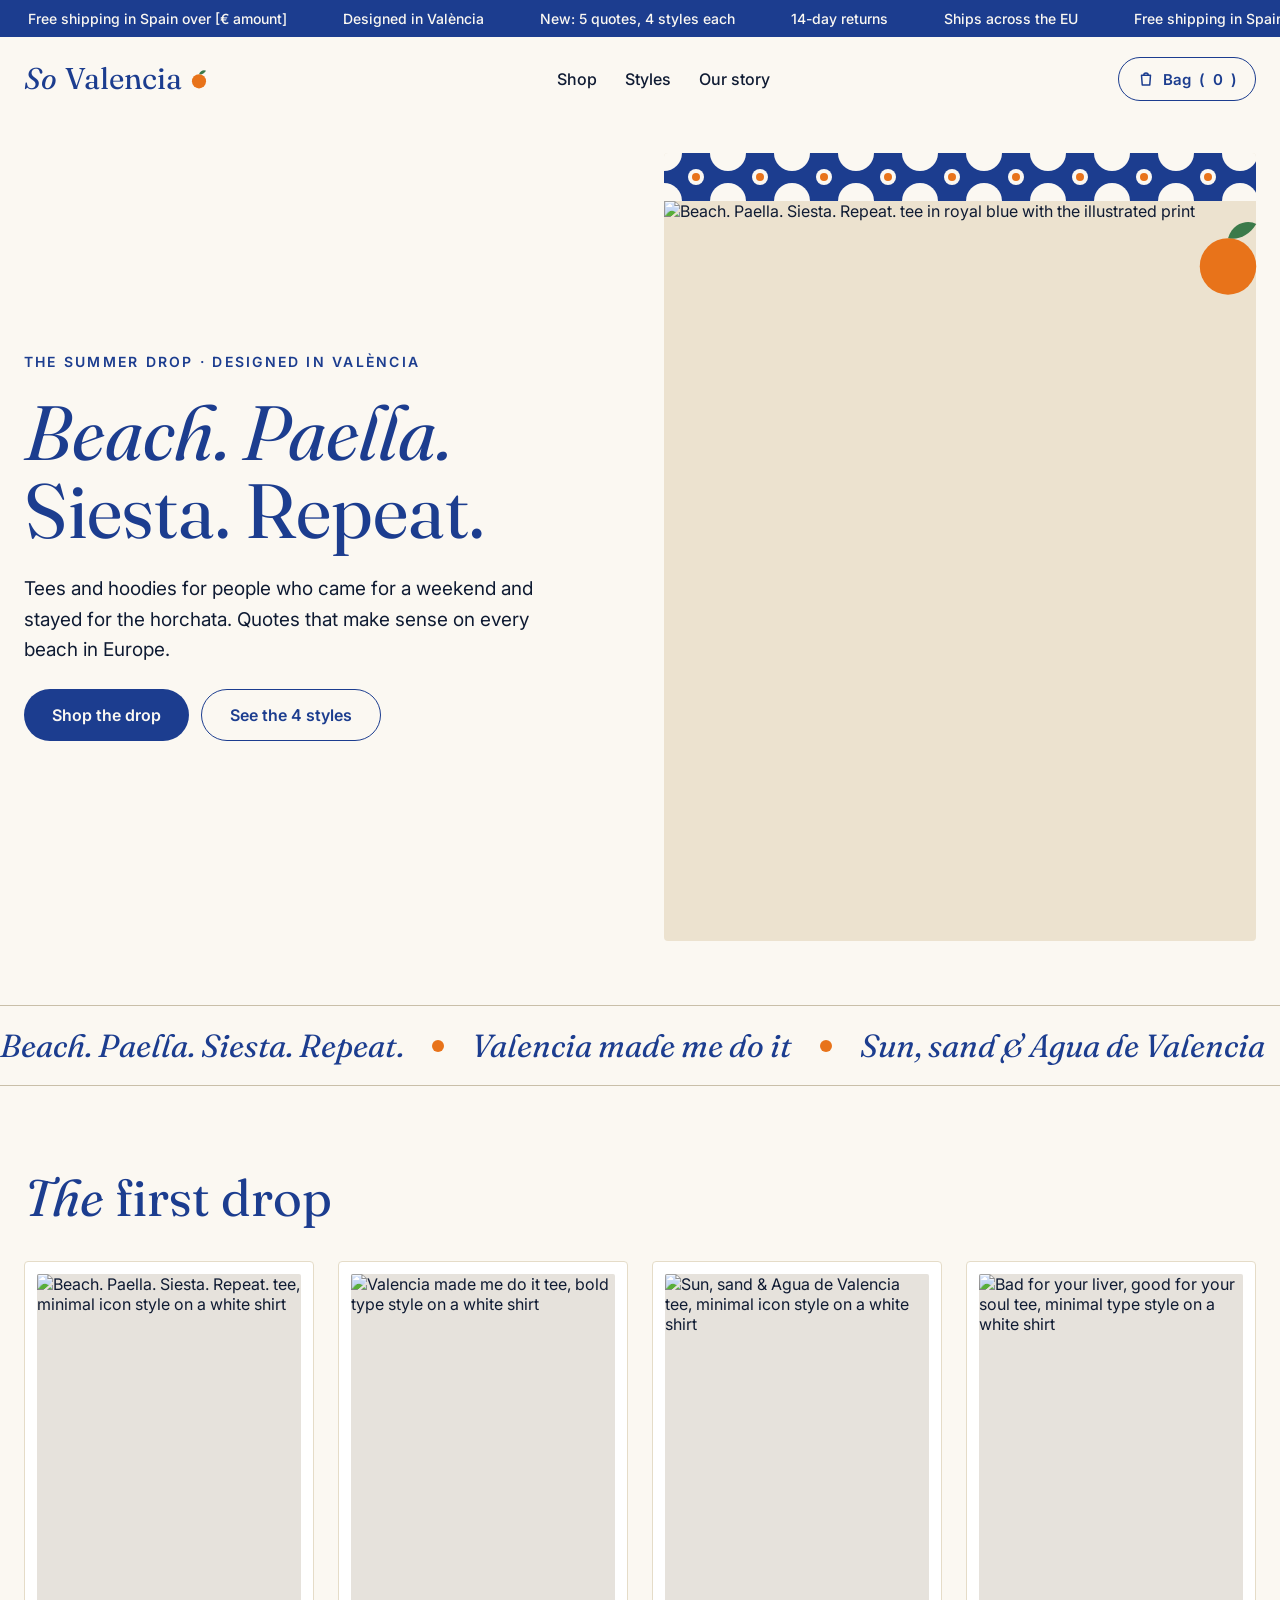
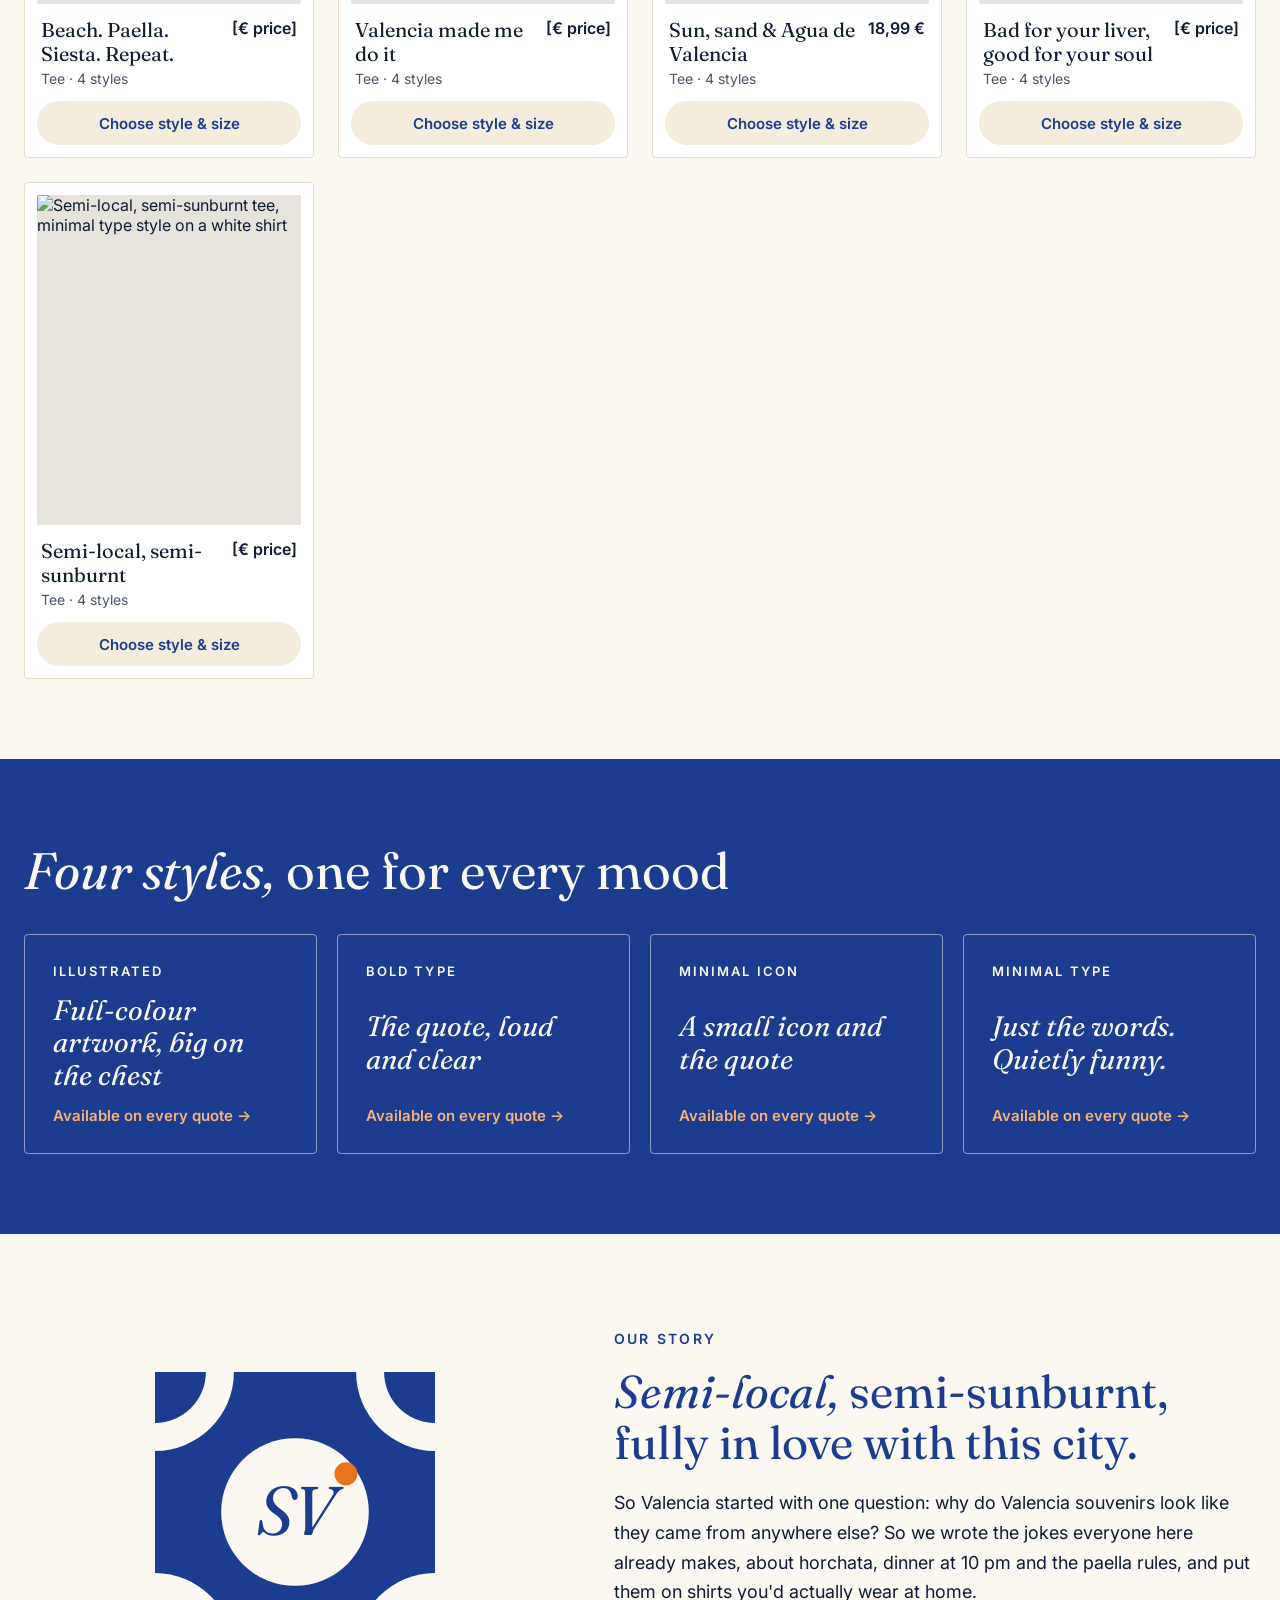
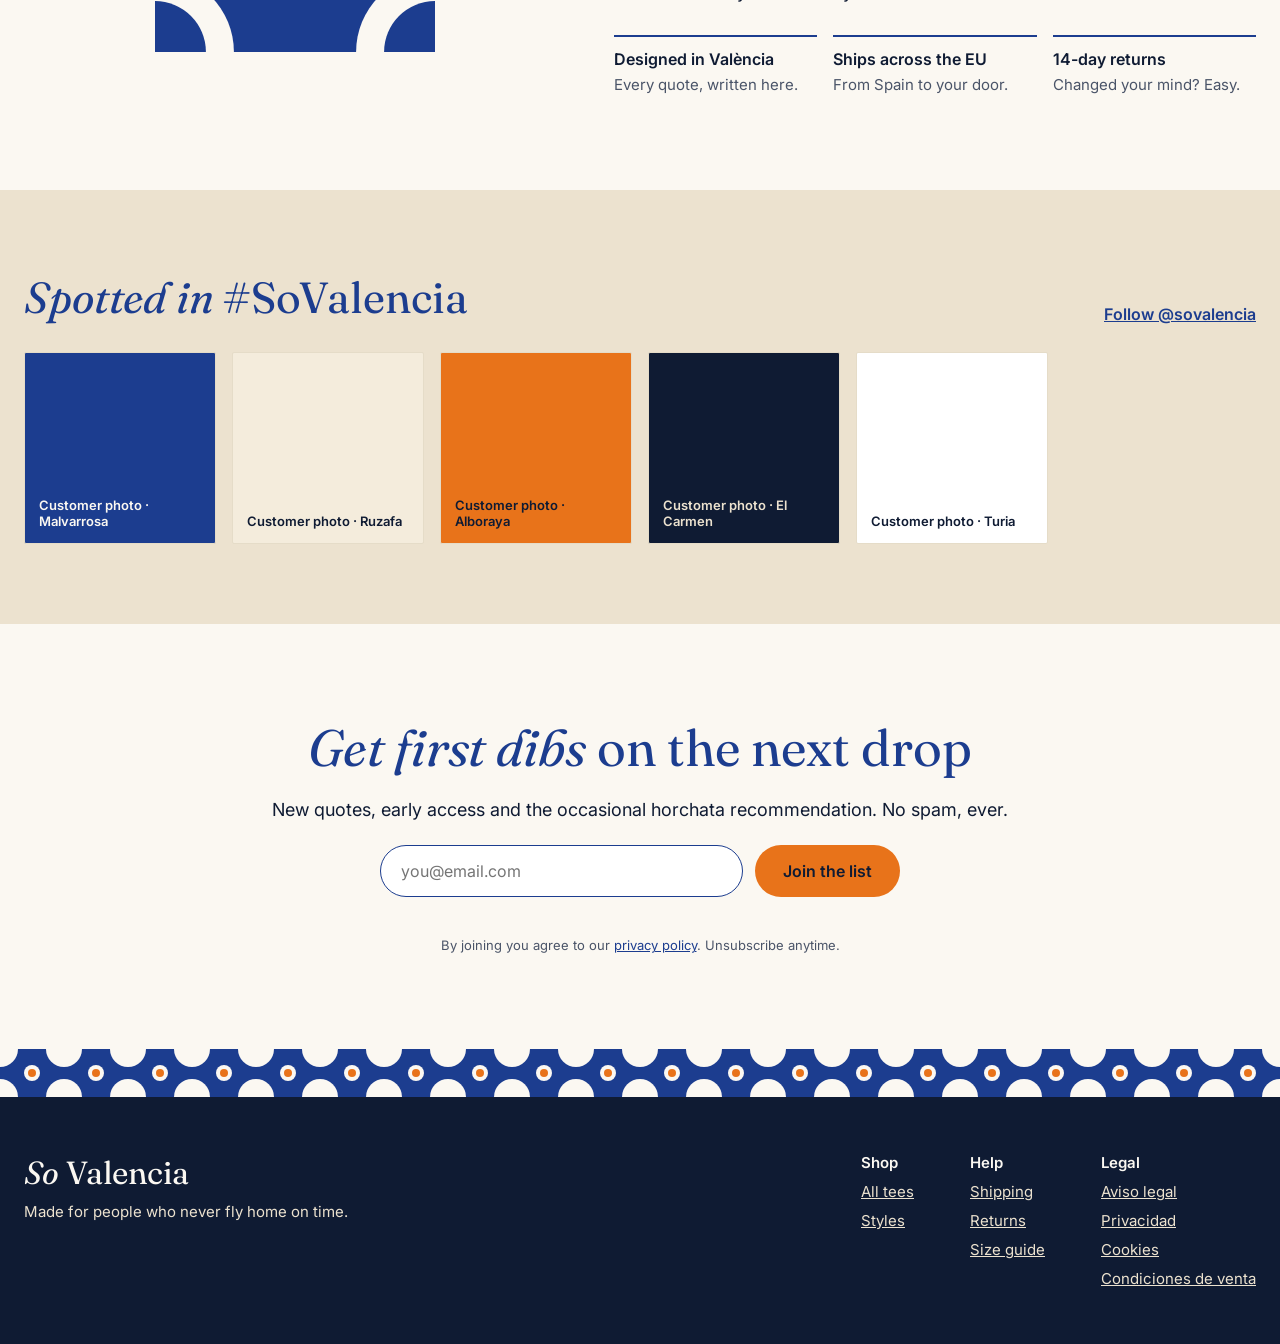
==== commit 461eac16: "Show white tees first; cycle through styles on hover Product cards and pages now open on the white-s" ====
--- a/index.html
+++ b/index.html
@@ -74,8 +74,7 @@
 <div style="display:grid;grid-template-columns:repeat(auto-fill,minmax(240px,1fr));gap:24px">
 <a href="product.html?p=beach-paella-siesta" class="sv-card card-photo" style="display:flex;flex-direction:column;gap:14px;text-decoration:none;color:#0F1B33;background:#FFFFFF;border:1px solid #E5DCC8;border-radius:4px;padding:12px">
 <div class="photo-swap" style="position:relative;aspect-ratio:4 / 5;border-radius:2px;overflow:hidden;background:#E6E2DC">
-<img src="https://d2ol7oe51mr4n9.cloudfront.net/user_3Ji8zsCE5BBKitVhbDZRzr4a7lJ/3b012082-69a8-43e4-8551-951f43a9baa4.jpg" alt="Beach. Paella. Siesta. Repeat. tee, illustrated style on a royal blue shirt" loading="lazy" width="896" height="1120" style="position:absolute;inset:0;width:100%;height:100%;object-fit:cover">
-<img class="swap-2" src="https://d2ol7oe51mr4n9.cloudfront.net/user_3Ji8zsCE5BBKitVhbDZRzr4a7lJ/ed332250-9a9c-4cd6-b417-ca7d18d972b5.jpg" alt="" aria-hidden="true" loading="lazy" width="896" height="1120" style="position:absolute;inset:0;width:100%;height:100%;object-fit:cover">
+<img class="cyc on" src="https://d2ol7oe51mr4n9.cloudfront.net/user_3Ji8zsCE5BBKitVhbDZRzr4a7lJ/1559e28b-f665-41d3-a5a5-79a545cbcf38.jpg" alt="Beach. Paella. Siesta. Repeat. tee, minimal icon style on a white shirt" loading="lazy" width="896" height="1120"><img class="cyc" src="https://d2ol7oe51mr4n9.cloudfront.net/user_3Ji8zsCE5BBKitVhbDZRzr4a7lJ/3b012082-69a8-43e4-8551-951f43a9baa4.jpg" alt="" aria-hidden="true" loading="lazy" width="896" height="1120"><img class="cyc" src="https://d2ol7oe51mr4n9.cloudfront.net/user_3Ji8zsCE5BBKitVhbDZRzr4a7lJ/ed332250-9a9c-4cd6-b417-ca7d18d972b5.jpg" alt="" aria-hidden="true" loading="lazy" width="896" height="1120"><img class="cyc" src="https://d2ol7oe51mr4n9.cloudfront.net/user_3Ji8zsCE5BBKitVhbDZRzr4a7lJ/50d607b2-d9c8-44c4-a0e8-d5d58bd14241.jpg" alt="" aria-hidden="true" loading="lazy" width="896" height="1120">
 </div>
 <div style="display:flex;justify-content:space-between;gap:12px;padding:0 4px">
 <div>
@@ -88,8 +87,7 @@
 </a>
 <a href="product.html?p=valencia-made-me-do-it" class="sv-card card-photo" style="display:flex;flex-direction:column;gap:14px;text-decoration:none;color:#0F1B33;background:#FFFFFF;border:1px solid #E5DCC8;border-radius:4px;padding:12px">
 <div class="photo-swap" style="position:relative;aspect-ratio:4 / 5;border-radius:2px;overflow:hidden;background:#E6E2DC">
-<img src="https://d2ol7oe51mr4n9.cloudfront.net/user_3Ji8zsCE5BBKitVhbDZRzr4a7lJ/ea1b8e5e-8d60-49a2-8d7a-7e3370e07fe5.jpg" alt="Valencia made me do it tee, illustrated style on a royal blue shirt" loading="lazy" width="896" height="1120" style="position:absolute;inset:0;width:100%;height:100%;object-fit:cover">
-<img class="swap-2" src="https://d2ol7oe51mr4n9.cloudfront.net/user_3Ji8zsCE5BBKitVhbDZRzr4a7lJ/c7ba85c1-8259-4205-8e9b-00bbe62362d2.jpg" alt="" aria-hidden="true" loading="lazy" width="896" height="1120" style="position:absolute;inset:0;width:100%;height:100%;object-fit:cover">
+<img class="cyc on" src="https://d2ol7oe51mr4n9.cloudfront.net/user_3Ji8zsCE5BBKitVhbDZRzr4a7lJ/c7ba85c1-8259-4205-8e9b-00bbe62362d2.jpg" alt="Valencia made me do it tee, bold type style on a white shirt" loading="lazy" width="896" height="1120"><img class="cyc" src="https://d2ol7oe51mr4n9.cloudfront.net/user_3Ji8zsCE5BBKitVhbDZRzr4a7lJ/ea1b8e5e-8d60-49a2-8d7a-7e3370e07fe5.jpg" alt="" aria-hidden="true" loading="lazy" width="896" height="1120"><img class="cyc" src="https://d2ol7oe51mr4n9.cloudfront.net/user_3Ji8zsCE5BBKitVhbDZRzr4a7lJ/041c09ab-f52e-4d2d-8491-31163fdf7f06.jpg" alt="" aria-hidden="true" loading="lazy" width="896" height="1120"><img class="cyc" src="https://d2ol7oe51mr4n9.cloudfront.net/user_3Ji8zsCE5BBKitVhbDZRzr4a7lJ/9503185f-7db6-4249-bf92-4010f722bb3f.jpg" alt="" aria-hidden="true" loading="lazy" width="896" height="1120">
 </div>
 <div style="display:flex;justify-content:space-between;gap:12px;padding:0 4px">
 <div>
@@ -102,8 +100,7 @@
 </a>
 <a href="product.html?p=sun-sand-agua" class="sv-card card-photo" style="display:flex;flex-direction:column;gap:14px;text-decoration:none;color:#0F1B33;background:#FFFFFF;border:1px solid #E5DCC8;border-radius:4px;padding:12px">
 <div class="photo-swap" style="position:relative;aspect-ratio:4 / 5;border-radius:2px;overflow:hidden;background:#E6E2DC">
-<img src="https://d2ol7oe51mr4n9.cloudfront.net/user_3Ji8zsCE5BBKitVhbDZRzr4a7lJ/c08a9aaa-acb4-4c22-ac42-874b2b228d39.jpg" alt="Sun, sand &amp; Agua de Valencia tee, illustrated style on a royal blue shirt" loading="lazy" width="896" height="1120" style="position:absolute;inset:0;width:100%;height:100%;object-fit:cover">
-<img class="swap-2" src="https://d2ol7oe51mr4n9.cloudfront.net/user_3Ji8zsCE5BBKitVhbDZRzr4a7lJ/d8a414ef-0c02-4f9d-b37c-89964e3c9eb1.jpg" alt="" aria-hidden="true" loading="lazy" width="896" height="1120" style="position:absolute;inset:0;width:100%;height:100%;object-fit:cover">
+<img class="cyc on" src="https://d2ol7oe51mr4n9.cloudfront.net/user_3Ji8zsCE5BBKitVhbDZRzr4a7lJ/bd2e1669-3f54-48b1-949b-699231988b6b.jpg" alt="Sun, sand &amp; Agua de Valencia tee, minimal icon style on a white shirt" loading="lazy" width="896" height="1120"><img class="cyc" src="https://d2ol7oe51mr4n9.cloudfront.net/user_3Ji8zsCE5BBKitVhbDZRzr4a7lJ/c08a9aaa-acb4-4c22-ac42-874b2b228d39.jpg" alt="" aria-hidden="true" loading="lazy" width="896" height="1120"><img class="cyc" src="https://d2ol7oe51mr4n9.cloudfront.net/user_3Ji8zsCE5BBKitVhbDZRzr4a7lJ/d8a414ef-0c02-4f9d-b37c-89964e3c9eb1.jpg" alt="" aria-hidden="true" loading="lazy" width="896" height="1120"><img class="cyc" src="https://d2ol7oe51mr4n9.cloudfront.net/user_3Ji8zsCE5BBKitVhbDZRzr4a7lJ/8f840c5e-cca8-4f0d-93b8-0fb506a6b068.jpg" alt="" aria-hidden="true" loading="lazy" width="896" height="1120">
 </div>
 <div style="display:flex;justify-content:space-between;gap:12px;padding:0 4px">
 <div>
@@ -116,8 +113,7 @@
 </a>
 <a href="product.html?p=liver-soul" class="sv-card card-photo" style="display:flex;flex-direction:column;gap:14px;text-decoration:none;color:#0F1B33;background:#FFFFFF;border:1px solid #E5DCC8;border-radius:4px;padding:12px">
 <div class="photo-swap" style="position:relative;aspect-ratio:4 / 5;border-radius:2px;overflow:hidden;background:#E6E2DC">
-<img src="https://d2ol7oe51mr4n9.cloudfront.net/user_3Ji8zsCE5BBKitVhbDZRzr4a7lJ/0f2d1e44-9d5c-49ab-bfef-c44f0407ae4d.jpg" alt="Bad for your liver, good for your soul tee, illustrated style on a royal blue shirt" loading="lazy" width="896" height="1120" style="position:absolute;inset:0;width:100%;height:100%;object-fit:cover">
-<img class="swap-2" src="https://d2ol7oe51mr4n9.cloudfront.net/user_3Ji8zsCE5BBKitVhbDZRzr4a7lJ/09df8c28-6034-4734-8303-42fb116a1bc0.jpg" alt="" aria-hidden="true" loading="lazy" width="896" height="1120" style="position:absolute;inset:0;width:100%;height:100%;object-fit:cover">
+<img class="cyc on" src="https://d2ol7oe51mr4n9.cloudfront.net/user_3Ji8zsCE5BBKitVhbDZRzr4a7lJ/b9bab0a6-8211-4d2d-a8f3-979a3946ac23.jpg" alt="Bad for your liver, good for your soul tee, minimal type style on a white shirt" loading="lazy" width="896" height="1120"><img class="cyc" src="https://d2ol7oe51mr4n9.cloudfront.net/user_3Ji8zsCE5BBKitVhbDZRzr4a7lJ/0f2d1e44-9d5c-49ab-bfef-c44f0407ae4d.jpg" alt="" aria-hidden="true" loading="lazy" width="896" height="1120"><img class="cyc" src="https://d2ol7oe51mr4n9.cloudfront.net/user_3Ji8zsCE5BBKitVhbDZRzr4a7lJ/09df8c28-6034-4734-8303-42fb116a1bc0.jpg" alt="" aria-hidden="true" loading="lazy" width="896" height="1120"><img class="cyc" src="https://d2ol7oe51mr4n9.cloudfront.net/user_3Ji8zsCE5BBKitVhbDZRzr4a7lJ/817c72d7-d07d-49db-a5c0-c4d4ad474181.jpg" alt="" aria-hidden="true" loading="lazy" width="896" height="1120">
 </div>
 <div style="display:flex;justify-content:space-between;gap:12px;padding:0 4px">
 <div>
@@ -130,8 +126,7 @@
 </a>
 <a href="product.html?p=semi-local" class="sv-card card-photo" style="display:flex;flex-direction:column;gap:14px;text-decoration:none;color:#0F1B33;background:#FFFFFF;border:1px solid #E5DCC8;border-radius:4px;padding:12px">
 <div class="photo-swap" style="position:relative;aspect-ratio:4 / 5;border-radius:2px;overflow:hidden;background:#E6E2DC">
-<img src="https://d2ol7oe51mr4n9.cloudfront.net/user_3Ji8zsCE5BBKitVhbDZRzr4a7lJ/f714897d-22c0-49f6-8687-4e4c5a784d1a.jpg" alt="Semi-local, semi-sunburnt tee, illustrated style on a navy shirt" loading="lazy" width="896" height="1120" style="position:absolute;inset:0;width:100%;height:100%;object-fit:cover">
-<img class="swap-2" src="https://d2ol7oe51mr4n9.cloudfront.net/user_3Ji8zsCE5BBKitVhbDZRzr4a7lJ/d200e8f3-8275-49e5-899a-20df1256cceb.jpg" alt="" aria-hidden="true" loading="lazy" width="896" height="1120" style="position:absolute;inset:0;width:100%;height:100%;object-fit:cover">
+<img class="cyc on" src="https://d2ol7oe51mr4n9.cloudfront.net/user_3Ji8zsCE5BBKitVhbDZRzr4a7lJ/d856709f-bd11-4e01-8036-fa85ebb2b418.jpg" alt="Semi-local, semi-sunburnt tee, minimal type style on a white shirt" loading="lazy" width="896" height="1120"><img class="cyc" src="https://d2ol7oe51mr4n9.cloudfront.net/user_3Ji8zsCE5BBKitVhbDZRzr4a7lJ/f714897d-22c0-49f6-8687-4e4c5a784d1a.jpg" alt="" aria-hidden="true" loading="lazy" width="896" height="1120"><img class="cyc" src="https://d2ol7oe51mr4n9.cloudfront.net/user_3Ji8zsCE5BBKitVhbDZRzr4a7lJ/d200e8f3-8275-49e5-899a-20df1256cceb.jpg" alt="" aria-hidden="true" loading="lazy" width="896" height="1120"><img class="cyc" src="https://d2ol7oe51mr4n9.cloudfront.net/user_3Ji8zsCE5BBKitVhbDZRzr4a7lJ/d0a946a4-8ff7-464a-a96b-6a513c8d974a.jpg" alt="" aria-hidden="true" loading="lazy" width="896" height="1120">
 </div>
 <div style="display:flex;justify-content:space-between;gap:12px;padding:0 4px">
 <div>
--- a/css/style.css
+++ b/css/style.css
@@ -91,8 +91,8 @@
 .hidden{display:none!important}
 
 /* ---------- Product photos ---------- */
-.photo-swap .swap-2{opacity:0;transition:opacity .35s ease}
-@media (hover:hover){.card-photo:hover .photo-swap .swap-2{opacity:1}}
+.photo-swap img.cyc{position:absolute;inset:0;width:100%;height:100%;object-fit:cover;opacity:0;transition:opacity .25s ease}
+.photo-swap img.cyc.on{opacity:1}
 .style-grid{display:grid;grid-template-columns:repeat(4,minmax(0,1fr));gap:10px}
 .style-btn{display:flex;flex-direction:column;gap:4px;padding:6px;border:1px solid #C9BFA9;border-radius:6px;background:#FFFFFF;cursor:pointer;text-align:left;font:inherit;color:#0F1B33;transition:border-color .2s ease,box-shadow .2s ease}
 .style-btn img{display:block;width:100%;height:auto;aspect-ratio:4 / 5;object-fit:cover;border-radius:3px}
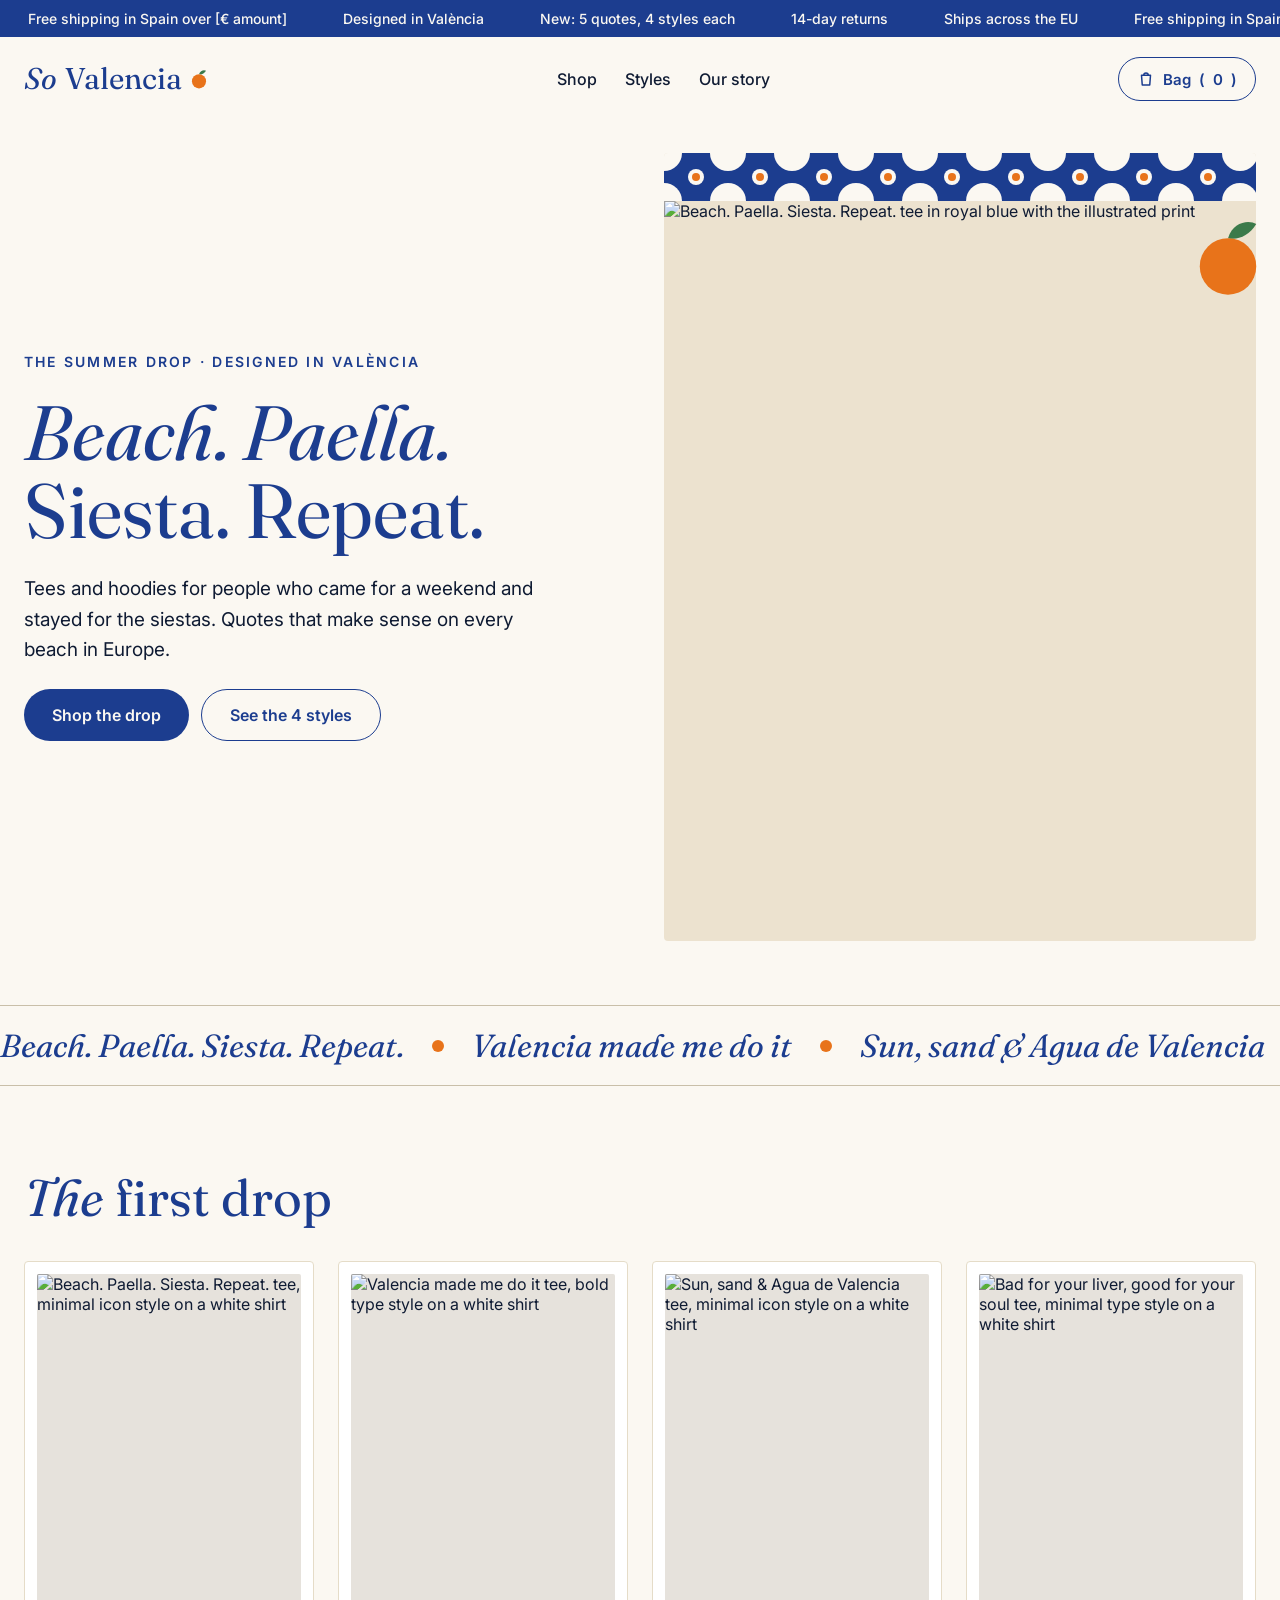
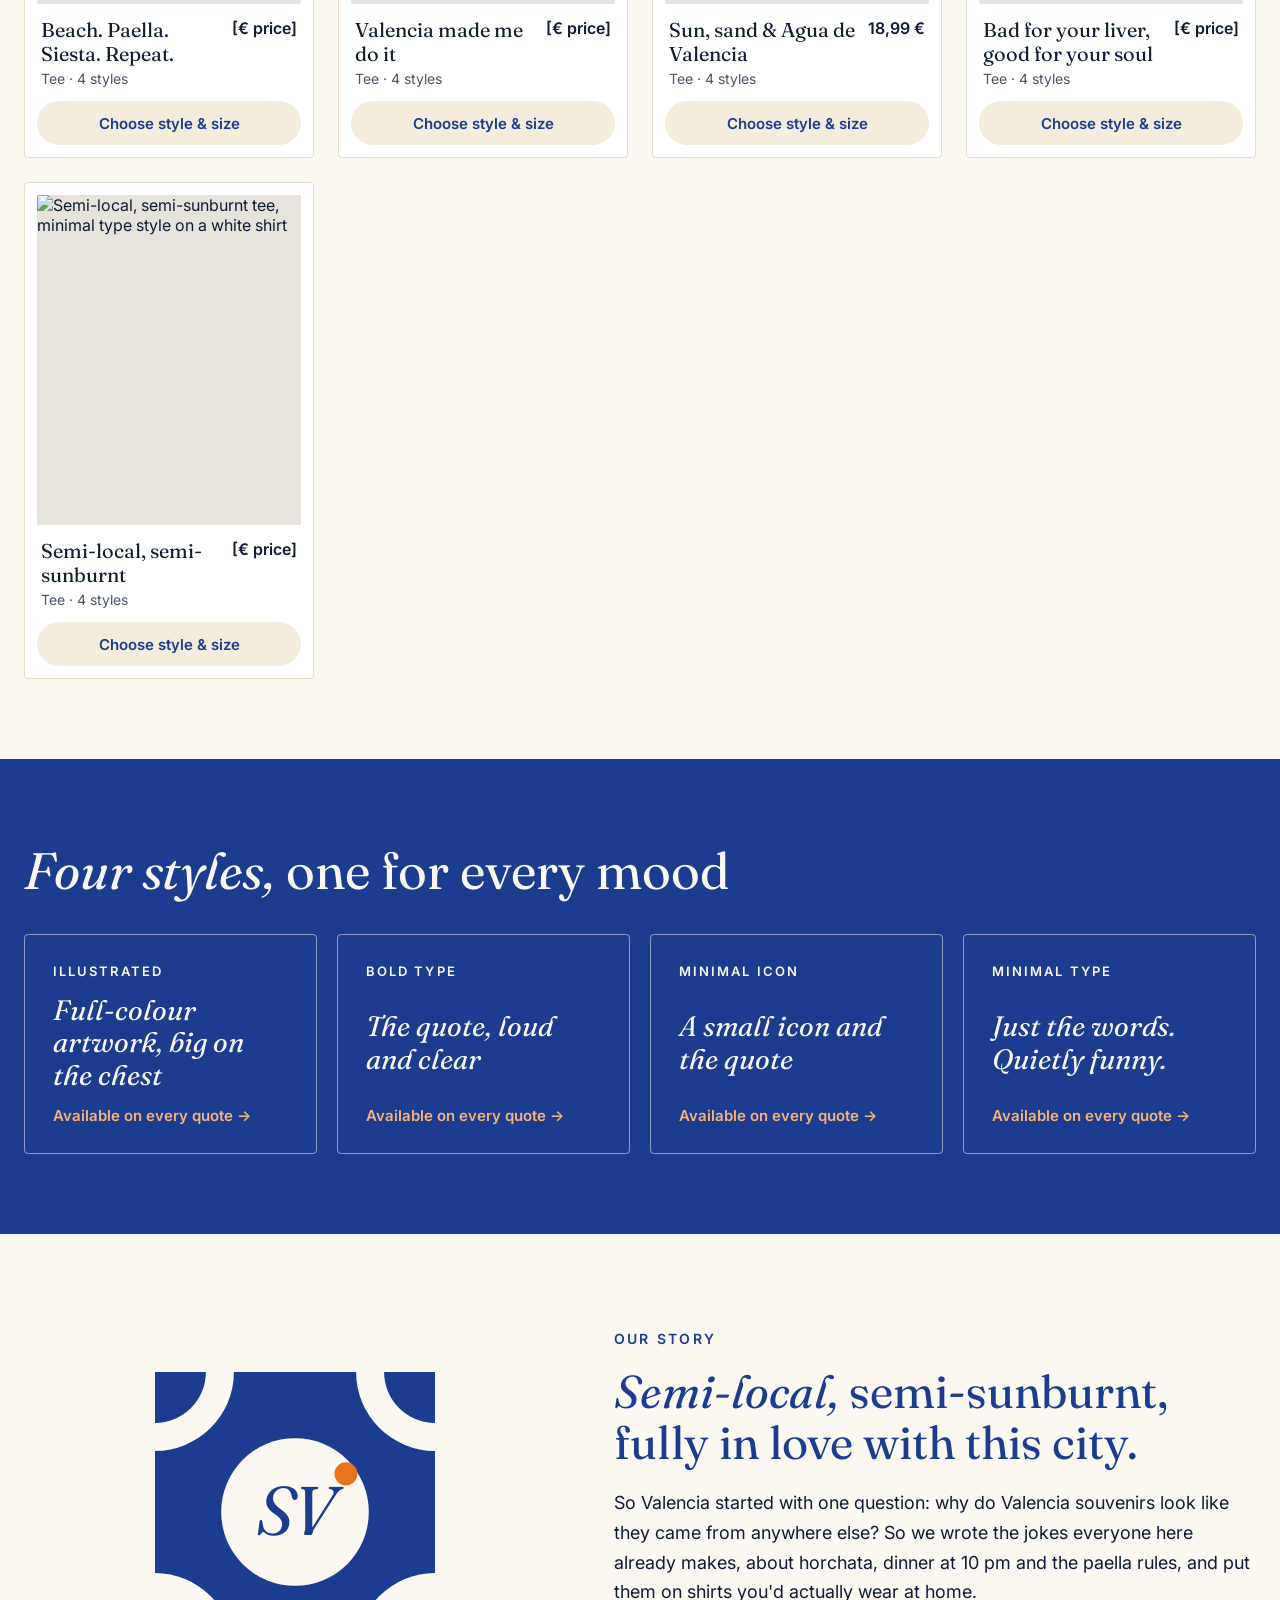
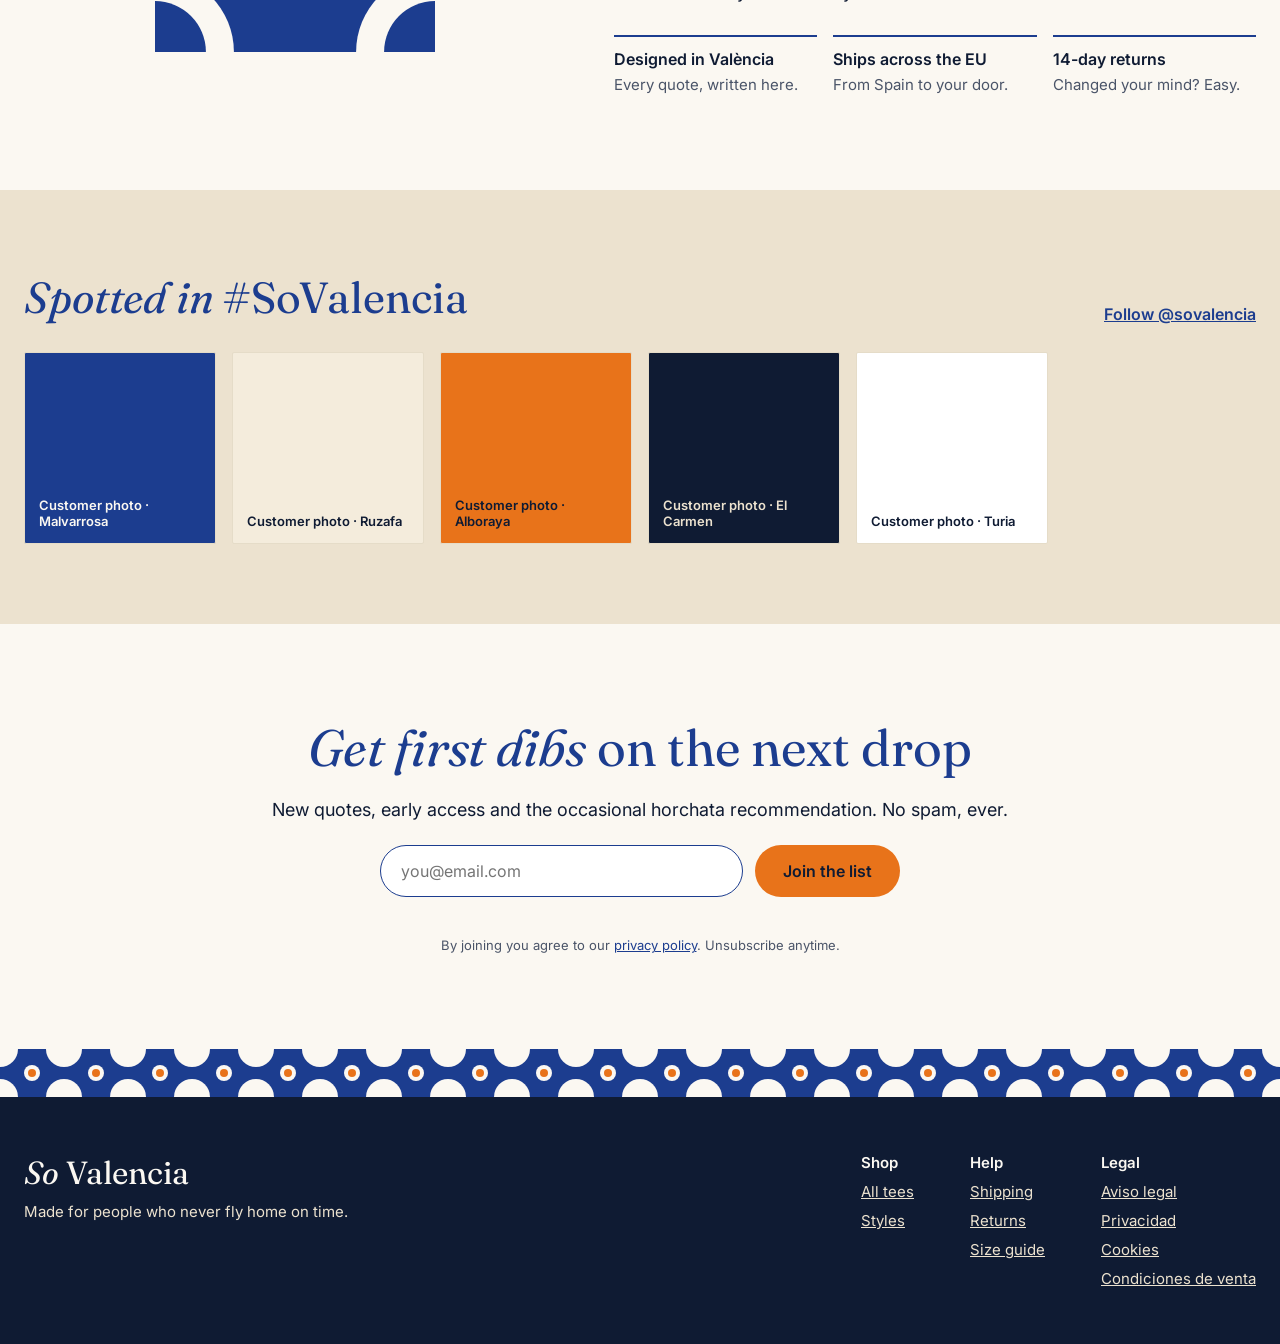
==== commit 52cc2923: "Hero copy: "stayed for the siestas" Co-Authored-By: Claude Opus 5.5 <noreply@anthropic.com> Claude-S" ====
--- a/index.html
+++ b/index.html
@@ -46,7 +46,7 @@
 <div style="flex:1 1 420px;min-width:0;display:flex;flex-direction:column;gap:24px">
 <p class="sv-rise" style="margin:0;font-size:14px;letter-spacing:0.16em;font-weight:600;color:#1C3D8F">THE SUMMER DROP · DESIGNED IN VALÈNCIA</p>
 <h1 class="sv-rise sv-d1 serif" style="margin:0;font-weight:400;font-size:clamp(42px,6vw,84px);line-height:1.02;color:#1C3D8F"><i>Beach. Paella.</i> Siesta. Repeat.</h1>
-<p class="sv-rise sv-d2" style="margin:0;max-width:520px;font-size:19px;line-height:1.6">Tees and hoodies for people who came for a weekend and stayed for the horchata. Quotes that make sense on every beach in Europe.</p>
+<p class="sv-rise sv-d2" style="margin:0;max-width:520px;font-size:19px;line-height:1.6">Tees and hoodies for people who came for a weekend and stayed for the siestas. Quotes that make sense on every beach in Europe.</p>
 <div class="sv-rise sv-d3" style="display:flex;flex-wrap:wrap;gap:12px">
 <a href="#shop" class="sv-btn" style="min-height:52px;padding:0 28px;display:inline-flex;align-items:center;border-radius:999px;background:#1C3D8F;color:#FBF8F2;text-decoration:none;font-weight:600;font-size:16px">Shop the drop</a>
 <a href="#moods" class="sv-btn" style="min-height:52px;padding:0 28px;display:inline-flex;align-items:center;border-radius:999px;border:1px solid #1C3D8F;color:#1C3D8F;text-decoration:none;font-weight:600;font-size:16px">See the 4 styles</a>
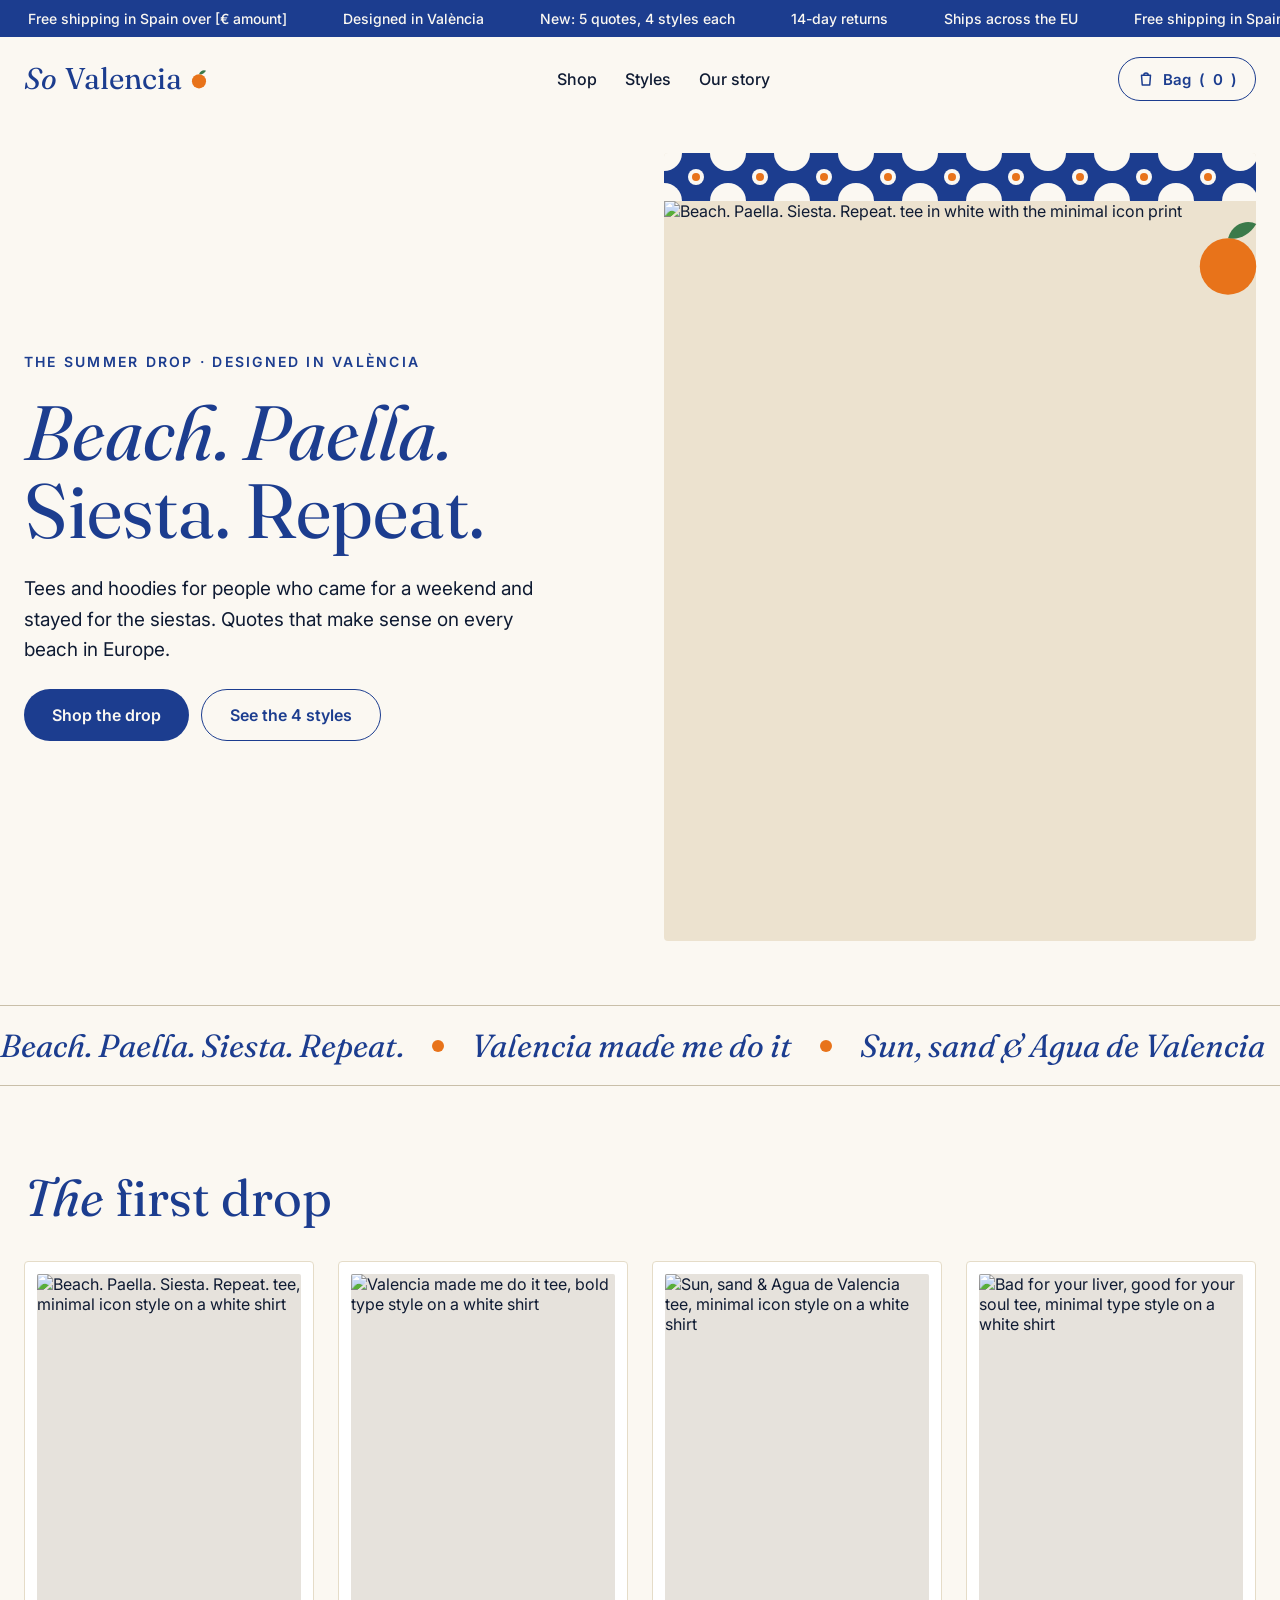
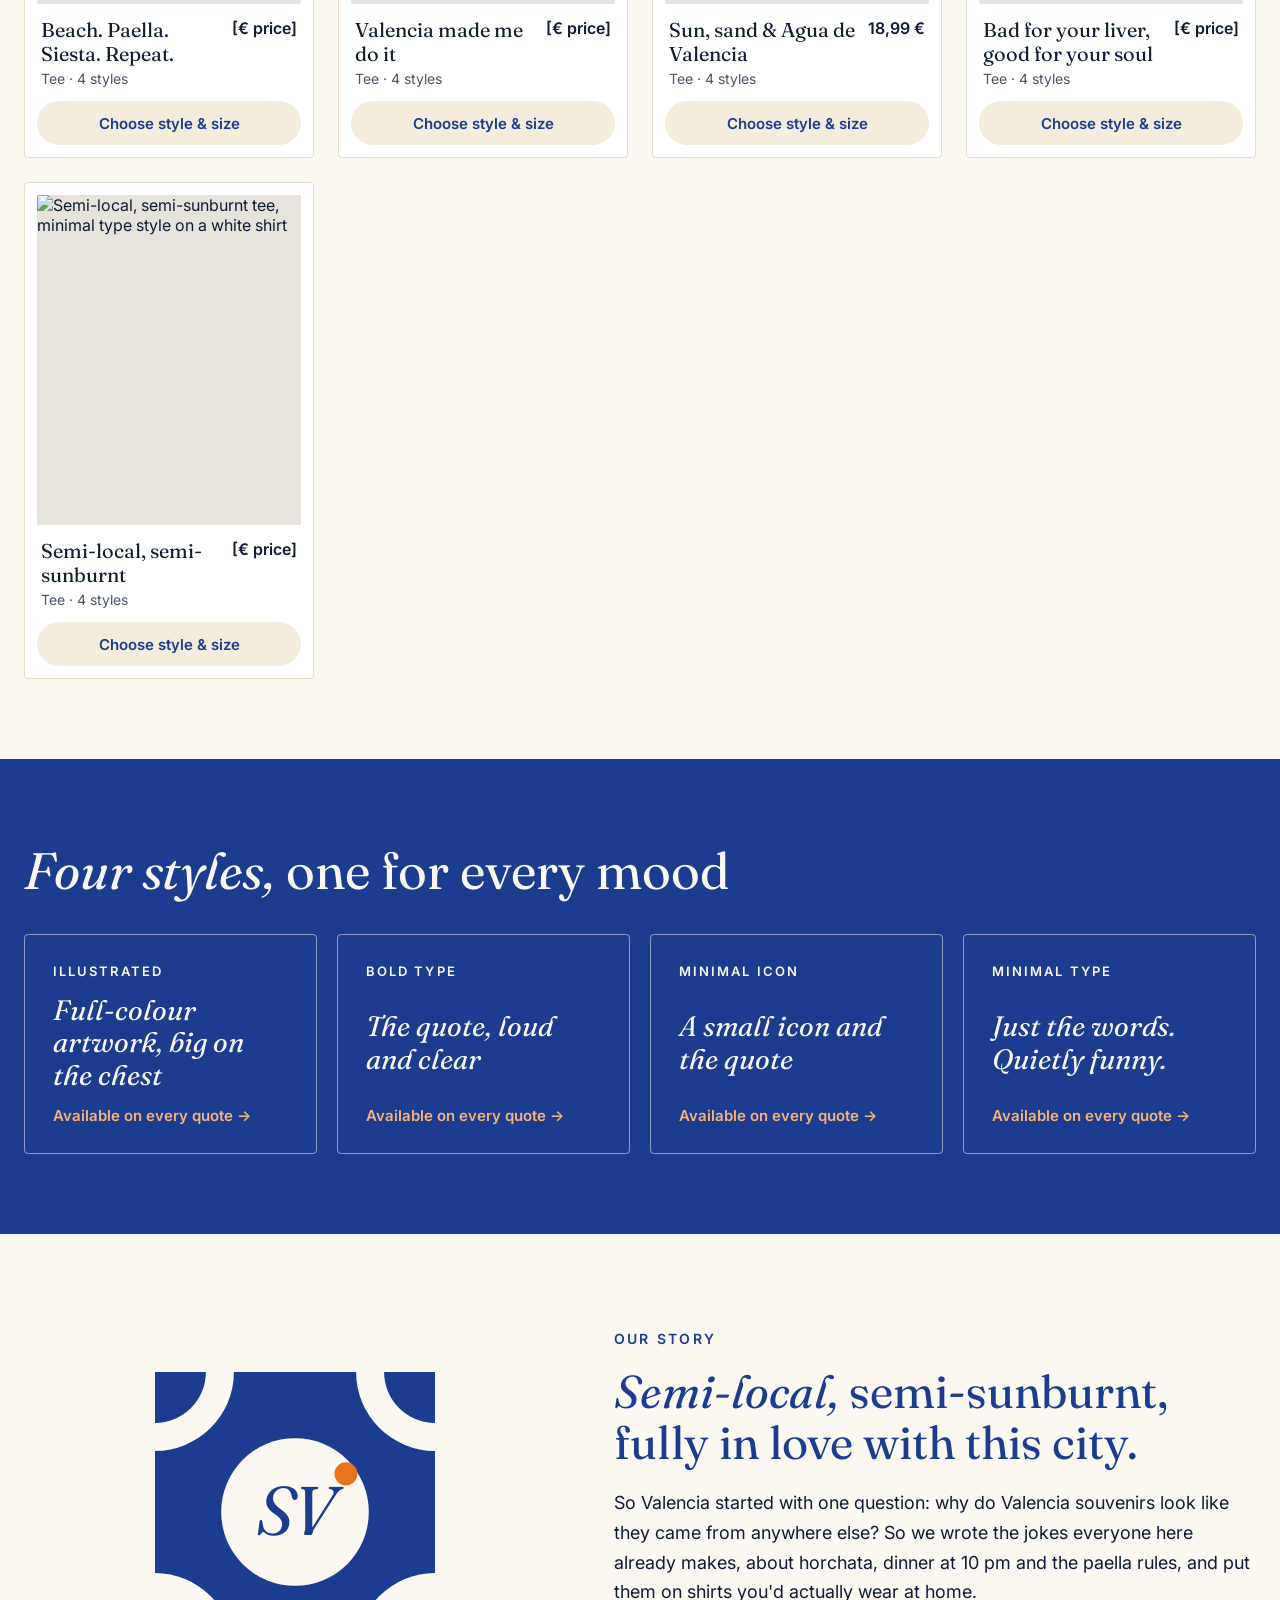
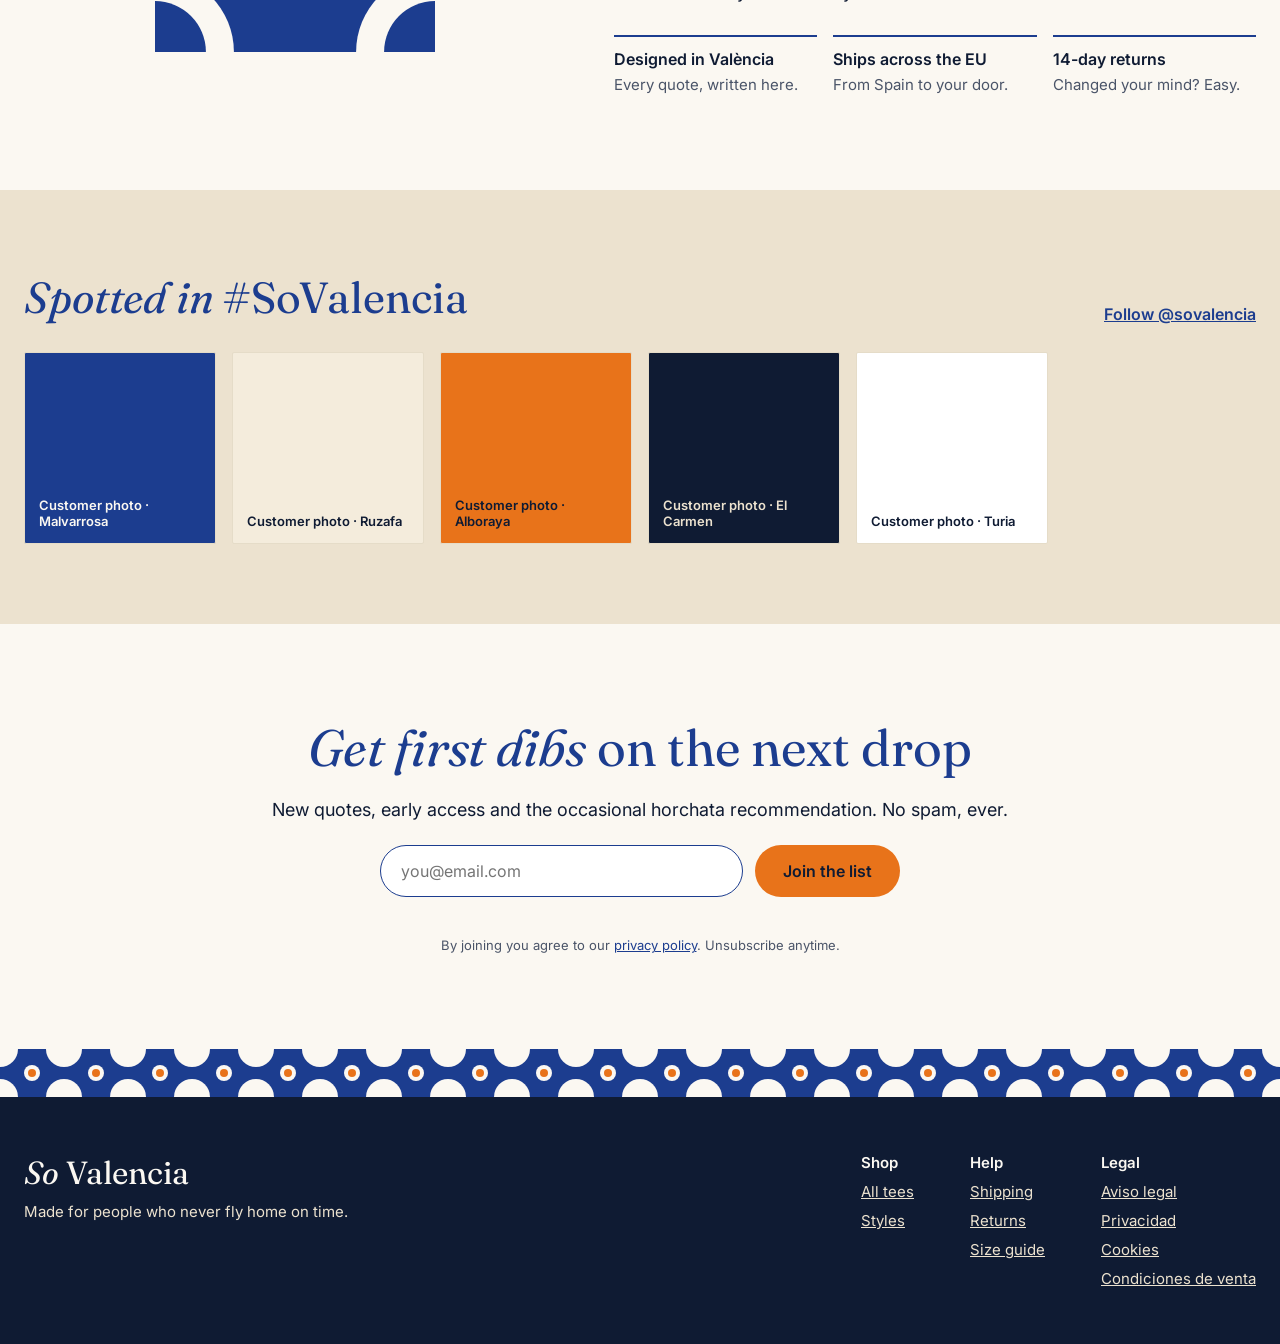
==== commit b946878a: "Hero: show the white Beach. Paella. Siesta. Repeat. tee Co-Authored-By: Claude Opus 5.5 <noreply@ant" ====
--- a/index.html
+++ b/index.html
@@ -57,7 +57,7 @@
 <div style="overflow:hidden;height:48px">
 <svg class="sv-drift" width="2000" height="48" aria-hidden="true" style="max-width:none"><defs><pattern id="tileH" width="64" height="48" patternUnits="userSpaceOnUse"><rect width="64" height="48" fill="#1C3D8F"></rect><circle cx="0" cy="0" r="18" fill="#FBF8F2"></circle><circle cx="64" cy="0" r="18" fill="#FBF8F2"></circle><circle cx="0" cy="48" r="18" fill="#FBF8F2"></circle><circle cx="64" cy="48" r="18" fill="#FBF8F2"></circle><circle cx="32" cy="24" r="8" fill="#FBF8F2"></circle><circle cx="32" cy="24" r="4" fill="#E8731A"></circle></pattern></defs><rect width="2000" height="48" fill="url(#tileH)"></rect></svg>
 </div>
-<img src="https://d2ol7oe51mr4n9.cloudfront.net/user_3Ji8zsCE5BBKitVhbDZRzr4a7lJ/3b012082-69a8-43e4-8551-951f43a9baa4.jpg" alt="Beach. Paella. Siesta. Repeat. tee in royal blue with the illustrated print" width="896" height="1120" style="display:block;width:100%;height:auto">
+<img src="https://d2ol7oe51mr4n9.cloudfront.net/user_3Ji8zsCE5BBKitVhbDZRzr4a7lJ/1559e28b-f665-41d3-a5a5-79a545cbcf38.jpg" alt="Beach. Paella. Siesta. Repeat. tee in white with the minimal icon print" width="896" height="1120" style="display:block;width:100%;height:auto">
 </div>
 <svg width="72" height="80" viewBox="0 0 30 34" aria-hidden="true" class="sv-bob" style="position:absolute;right:-8px;top:64px"><path d="M15 9 C17 2 24 1 27 3 C24 8 19 10 15 9 Z" fill="#3B7A4A"></path><circle cx="15" cy="21" r="12" fill="#E8731A"></circle></svg>
 </div>
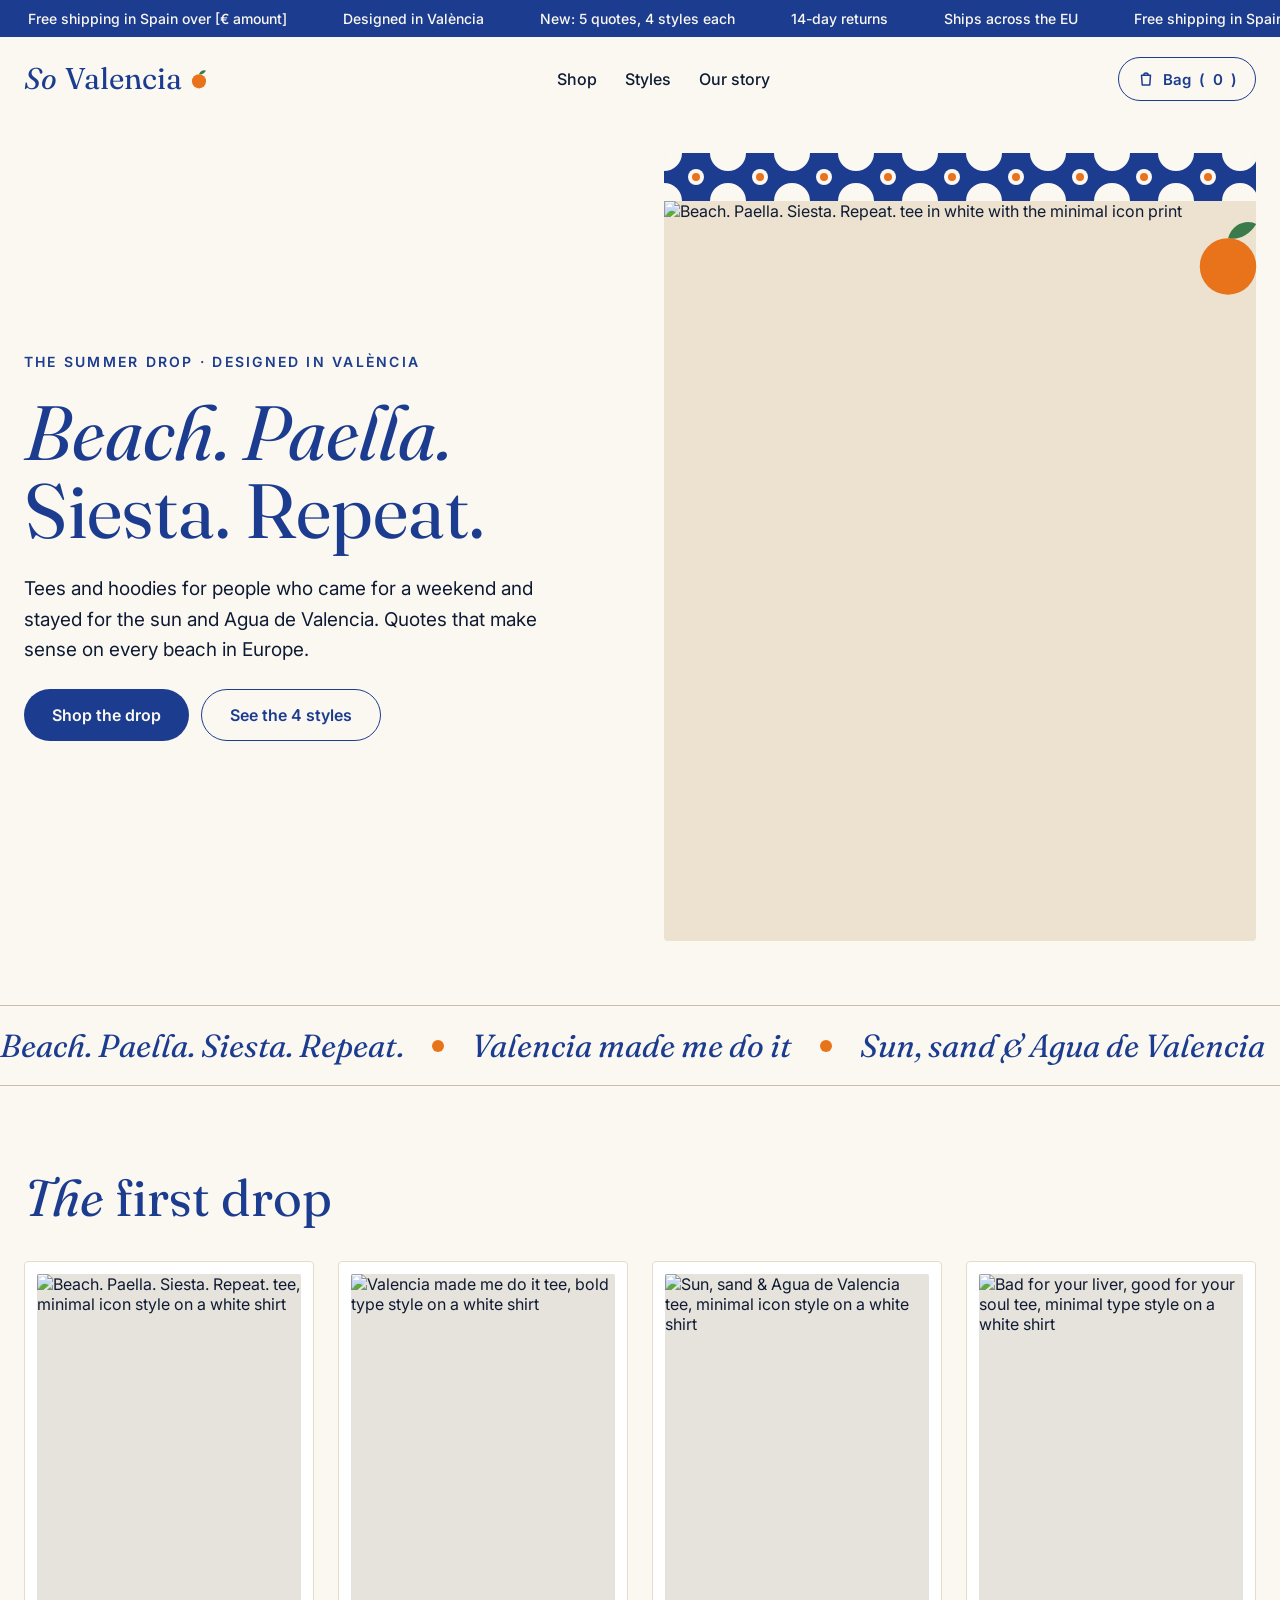
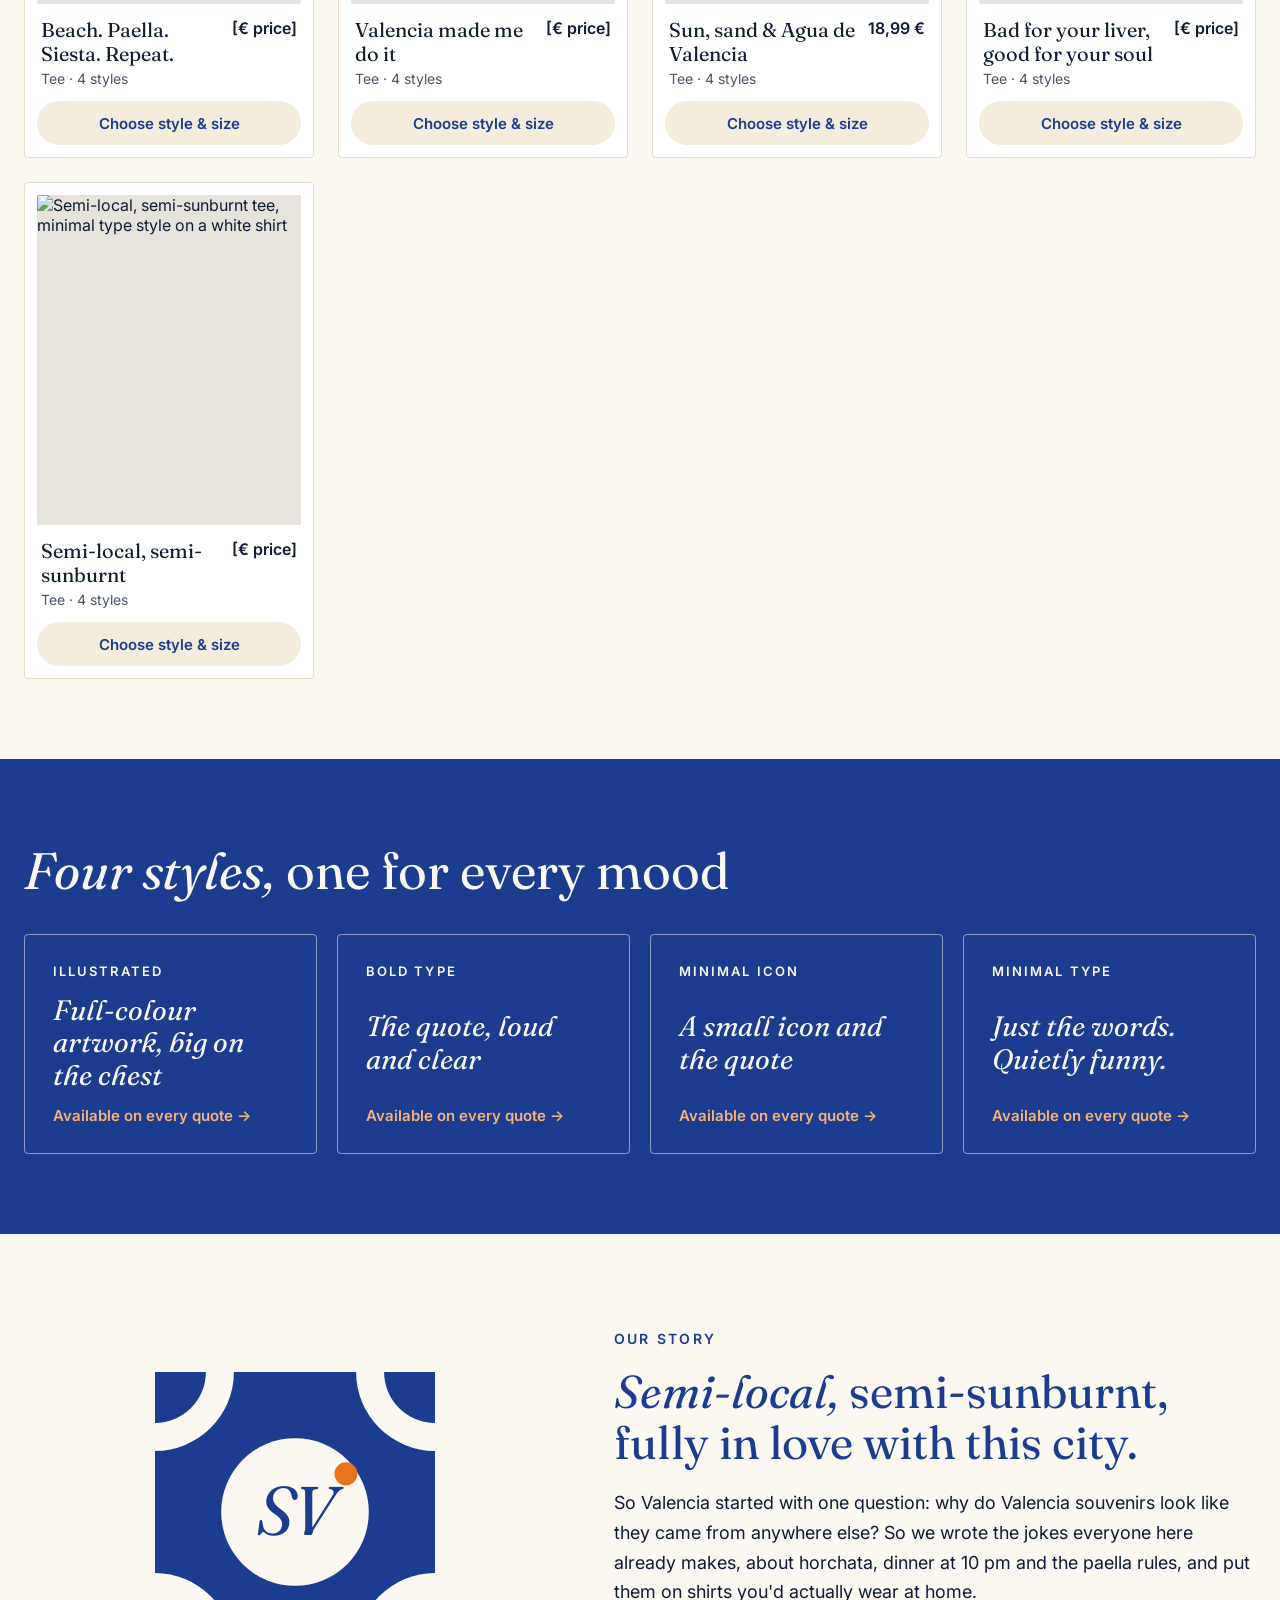
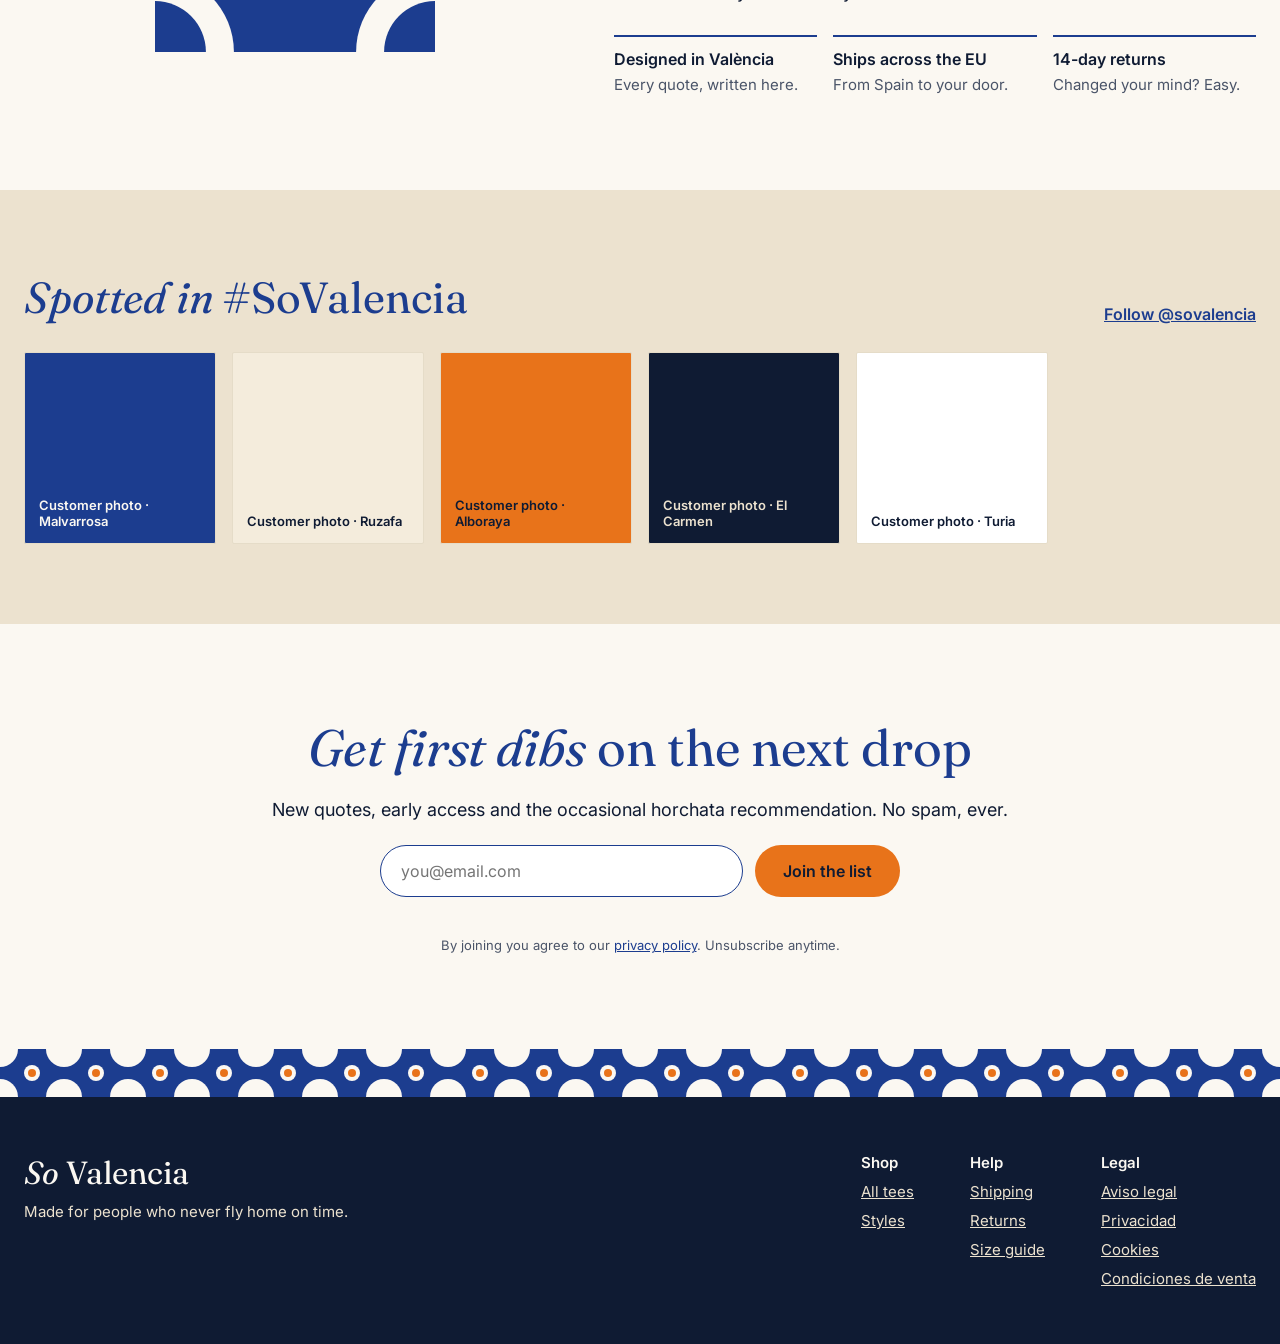
==== commit 965ff1a8: "Hero copy: "stayed for the sun and Agua de Valencia" Co-Authored-By: Claude Opus 5.5 <noreply@anthro" ====
--- a/index.html
+++ b/index.html
@@ -46,7 +46,7 @@
 <div style="flex:1 1 420px;min-width:0;display:flex;flex-direction:column;gap:24px">
 <p class="sv-rise" style="margin:0;font-size:14px;letter-spacing:0.16em;font-weight:600;color:#1C3D8F">THE SUMMER DROP · DESIGNED IN VALÈNCIA</p>
 <h1 class="sv-rise sv-d1 serif" style="margin:0;font-weight:400;font-size:clamp(42px,6vw,84px);line-height:1.02;color:#1C3D8F"><i>Beach. Paella.</i> Siesta. Repeat.</h1>
-<p class="sv-rise sv-d2" style="margin:0;max-width:520px;font-size:19px;line-height:1.6">Tees and hoodies for people who came for a weekend and stayed for the siestas. Quotes that make sense on every beach in Europe.</p>
+<p class="sv-rise sv-d2" style="margin:0;max-width:520px;font-size:19px;line-height:1.6">Tees and hoodies for people who came for a weekend and stayed for the sun and Agua de Valencia. Quotes that make sense on every beach in Europe.</p>
 <div class="sv-rise sv-d3" style="display:flex;flex-wrap:wrap;gap:12px">
 <a href="#shop" class="sv-btn" style="min-height:52px;padding:0 28px;display:inline-flex;align-items:center;border-radius:999px;background:#1C3D8F;color:#FBF8F2;text-decoration:none;font-weight:600;font-size:16px">Shop the drop</a>
 <a href="#moods" class="sv-btn" style="min-height:52px;padding:0 28px;display:inline-flex;align-items:center;border-radius:999px;border:1px solid #1C3D8F;color:#1C3D8F;text-decoration:none;font-weight:600;font-size:16px">See the 4 styles</a>
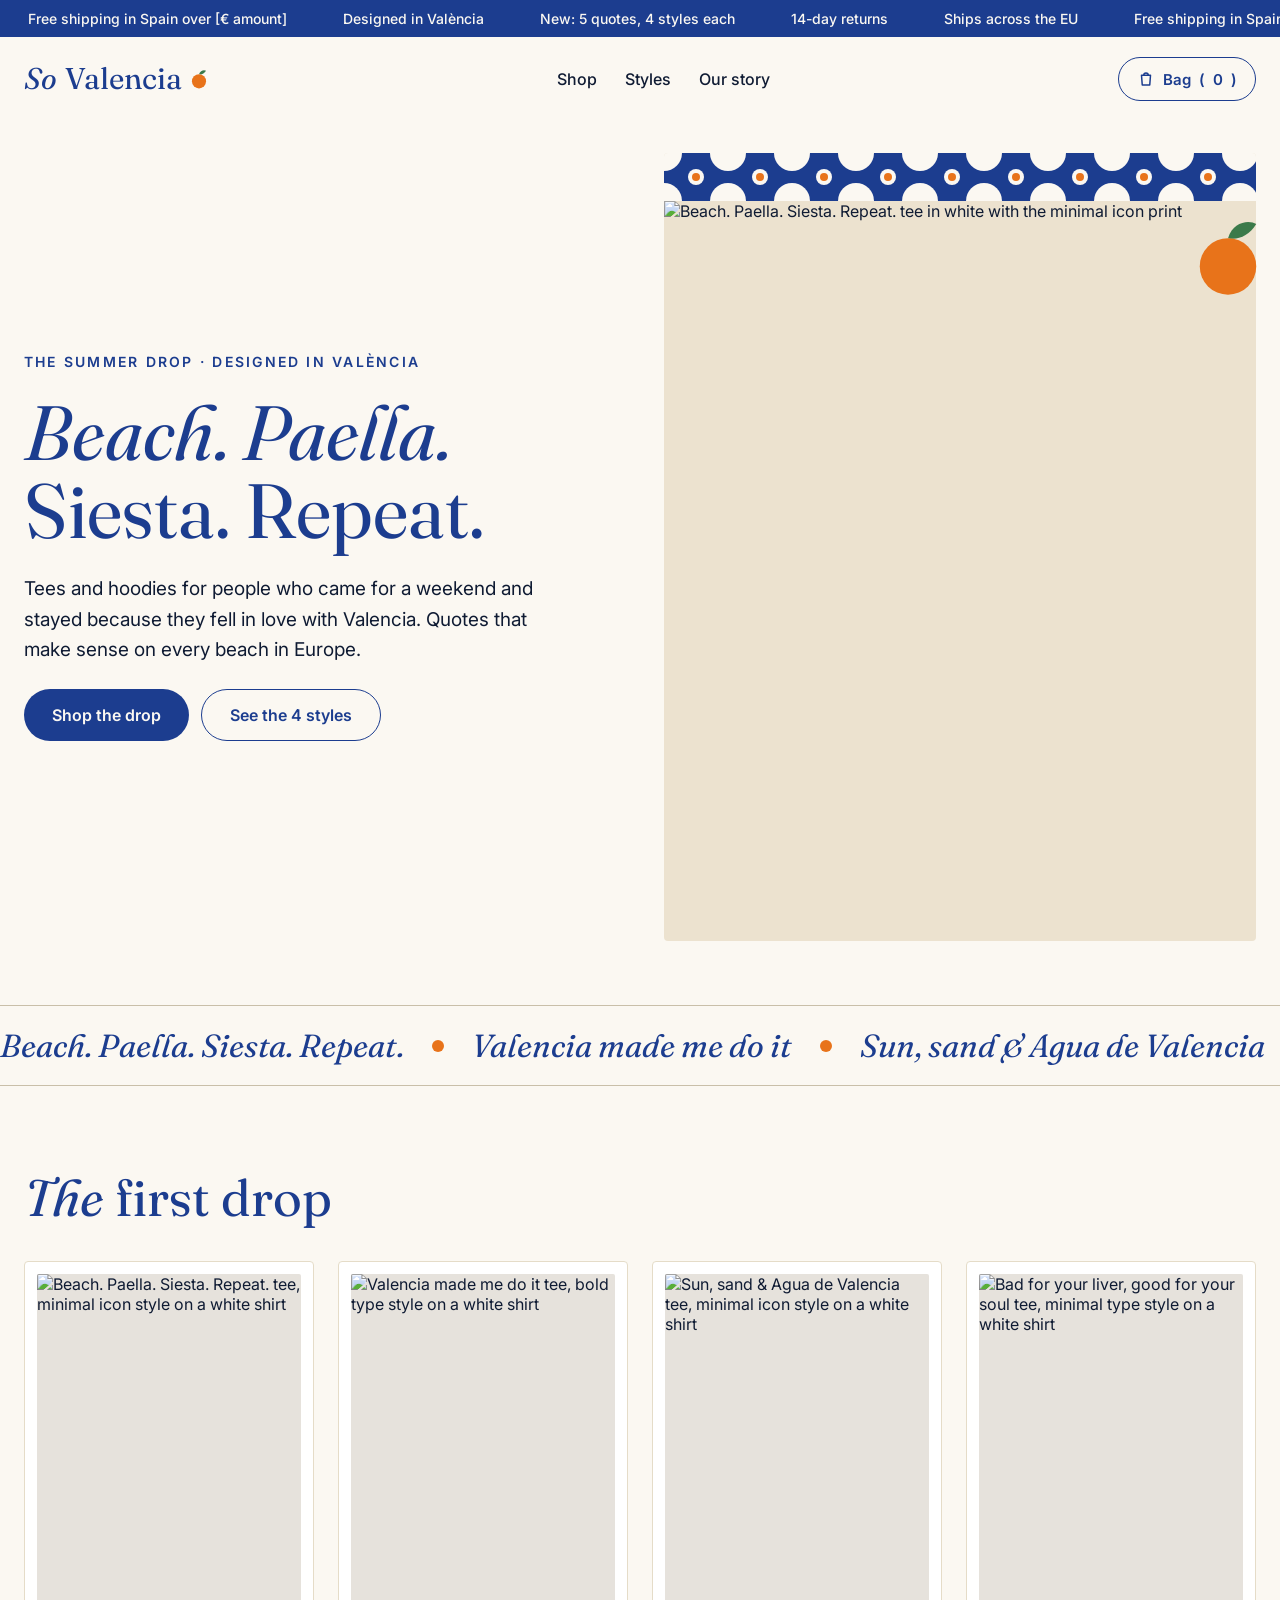
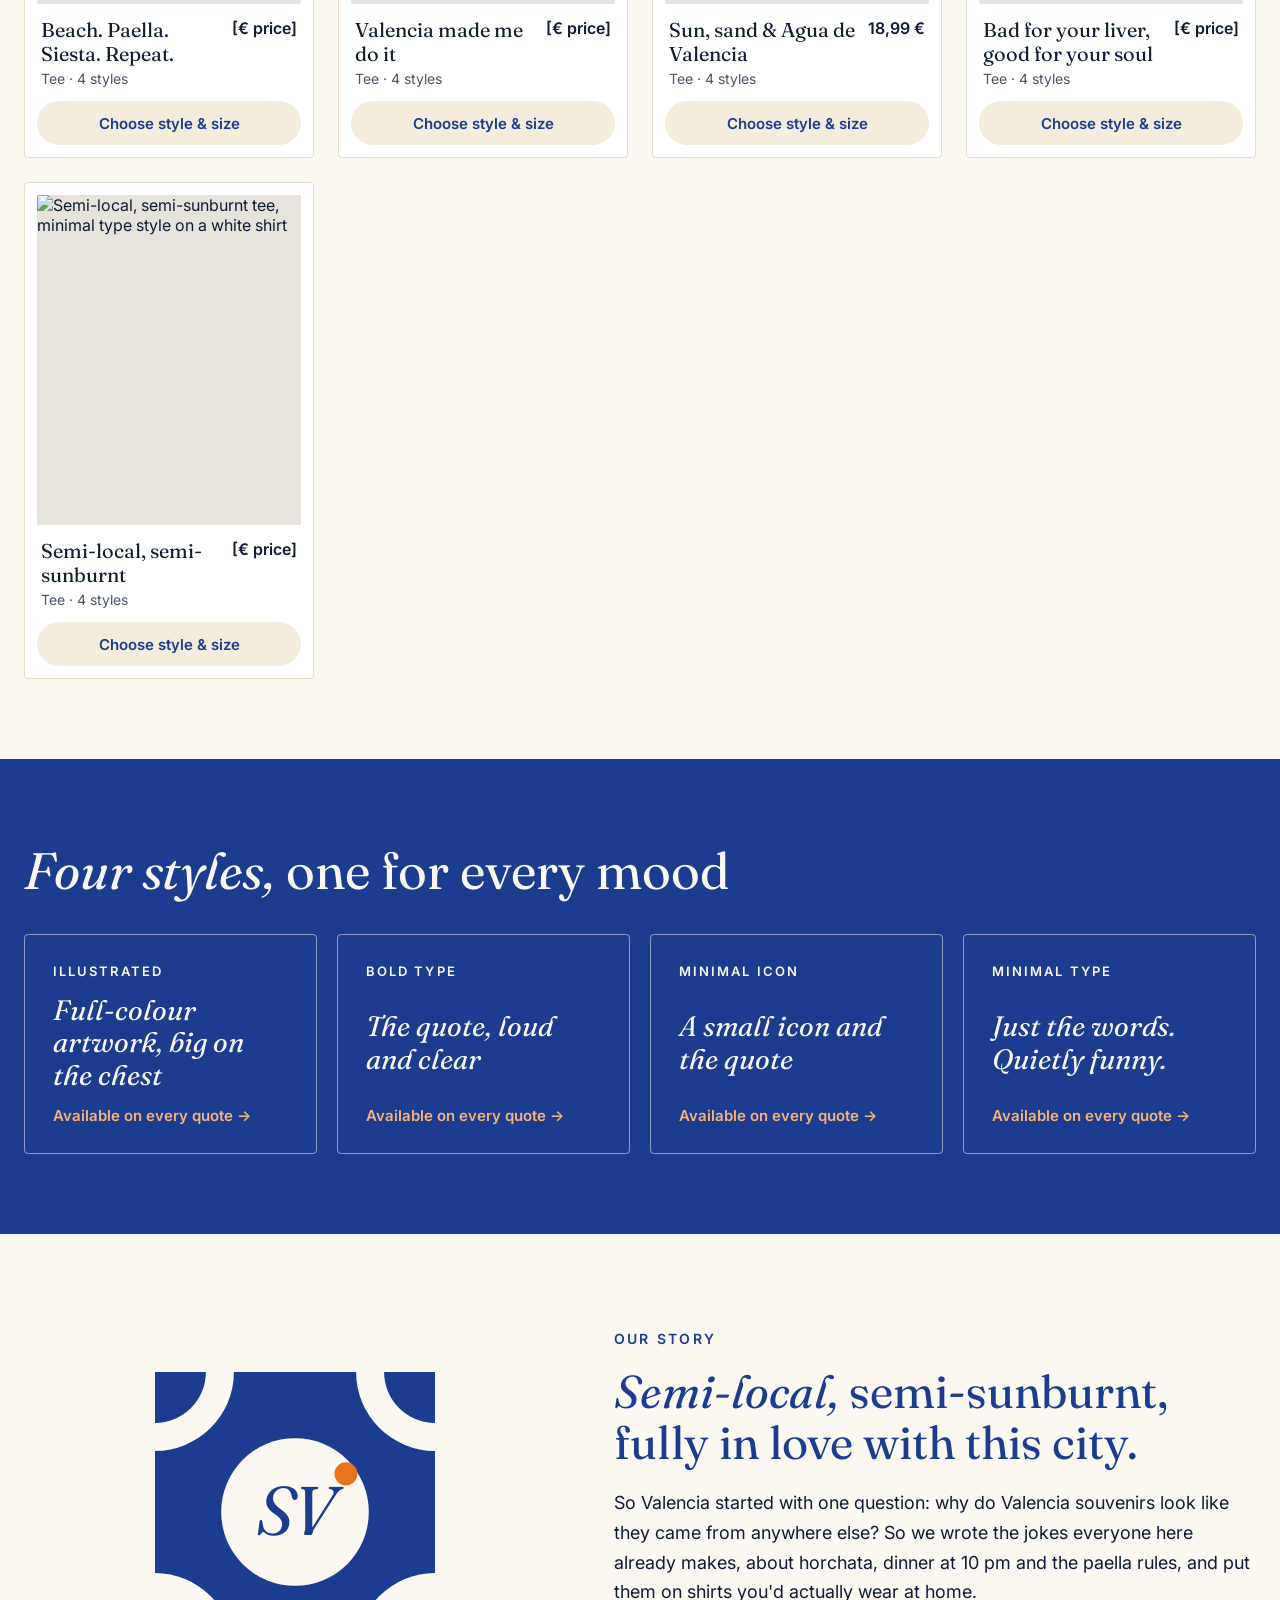
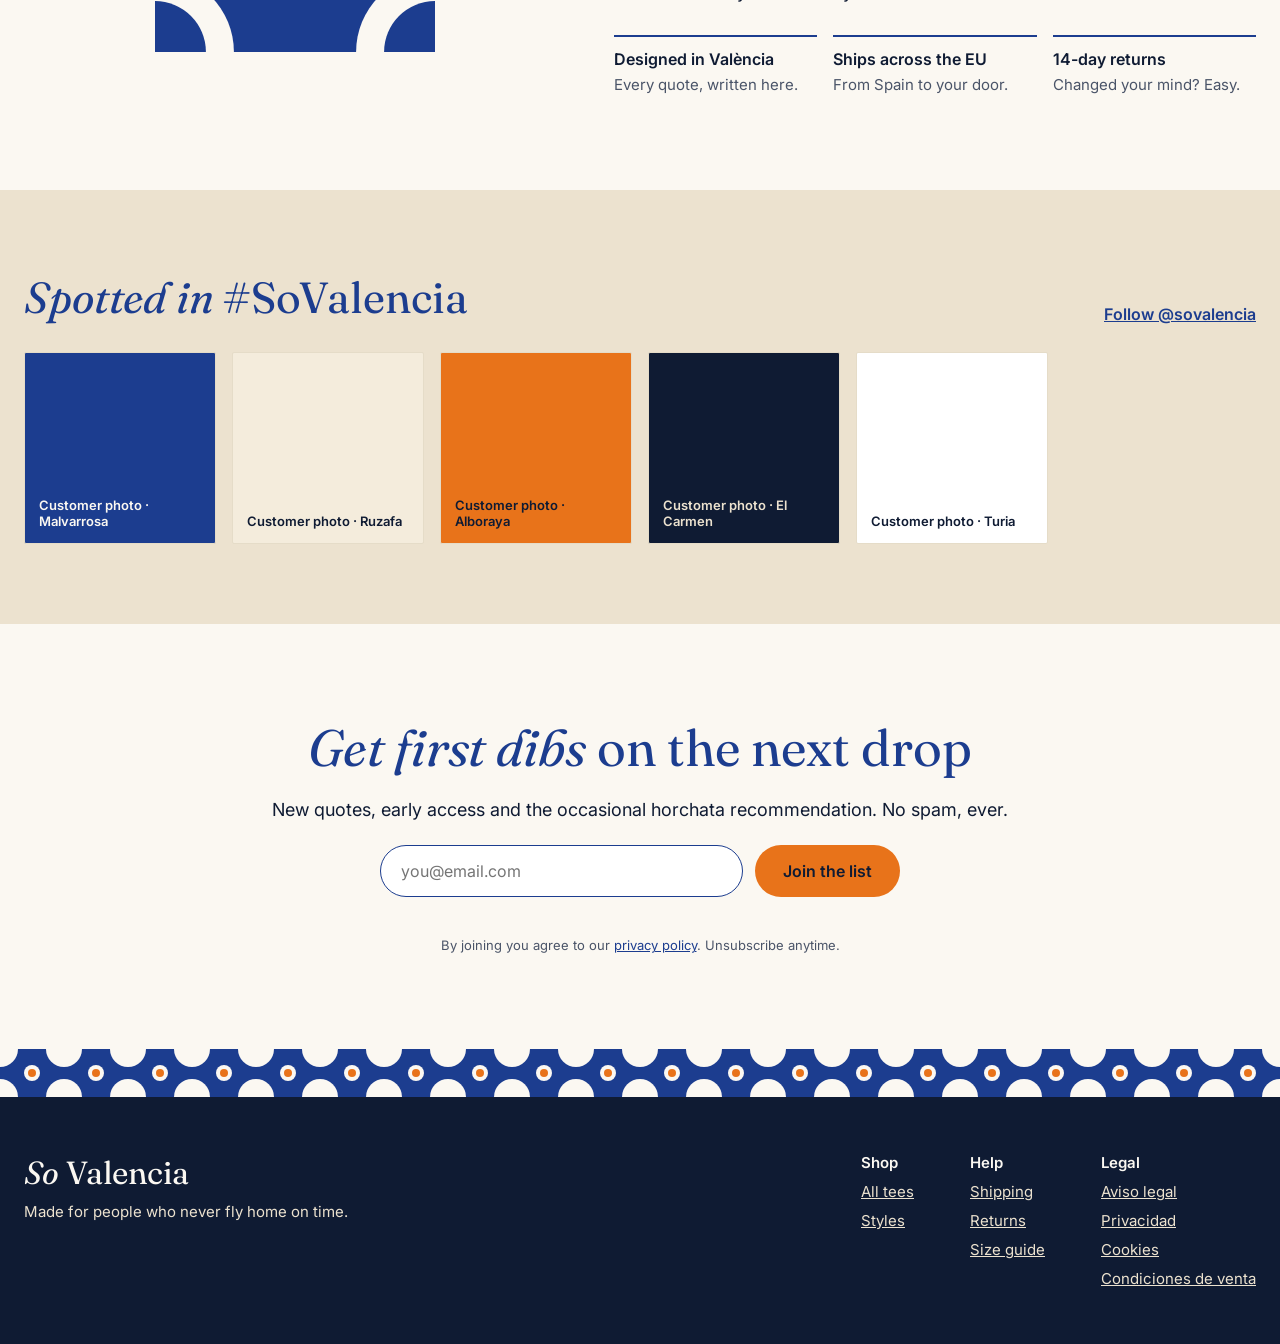
==== commit 844927a0: "Hero copy: "stayed because they fell in love with Valencia" Co-Authored-By: Claude Opus 5.5 <noreply" ====
--- a/index.html
+++ b/index.html
@@ -46,7 +46,7 @@
 <div style="flex:1 1 420px;min-width:0;display:flex;flex-direction:column;gap:24px">
 <p class="sv-rise" style="margin:0;font-size:14px;letter-spacing:0.16em;font-weight:600;color:#1C3D8F">THE SUMMER DROP · DESIGNED IN VALÈNCIA</p>
 <h1 class="sv-rise sv-d1 serif" style="margin:0;font-weight:400;font-size:clamp(42px,6vw,84px);line-height:1.02;color:#1C3D8F"><i>Beach. Paella.</i> Siesta. Repeat.</h1>
-<p class="sv-rise sv-d2" style="margin:0;max-width:520px;font-size:19px;line-height:1.6">Tees and hoodies for people who came for a weekend and stayed for the sun and Agua de Valencia. Quotes that make sense on every beach in Europe.</p>
+<p class="sv-rise sv-d2" style="margin:0;max-width:520px;font-size:19px;line-height:1.6">Tees and hoodies for people who came for a weekend and stayed because they fell in love with Valencia. Quotes that make sense on every beach in Europe.</p>
 <div class="sv-rise sv-d3" style="display:flex;flex-wrap:wrap;gap:12px">
 <a href="#shop" class="sv-btn" style="min-height:52px;padding:0 28px;display:inline-flex;align-items:center;border-radius:999px;background:#1C3D8F;color:#FBF8F2;text-decoration:none;font-weight:600;font-size:16px">Shop the drop</a>
 <a href="#moods" class="sv-btn" style="min-height:52px;padding:0 28px;display:inline-flex;align-items:center;border-radius:999px;border:1px solid #1C3D8F;color:#1C3D8F;text-decoration:none;font-weight:600;font-size:16px">See the 4 styles</a>
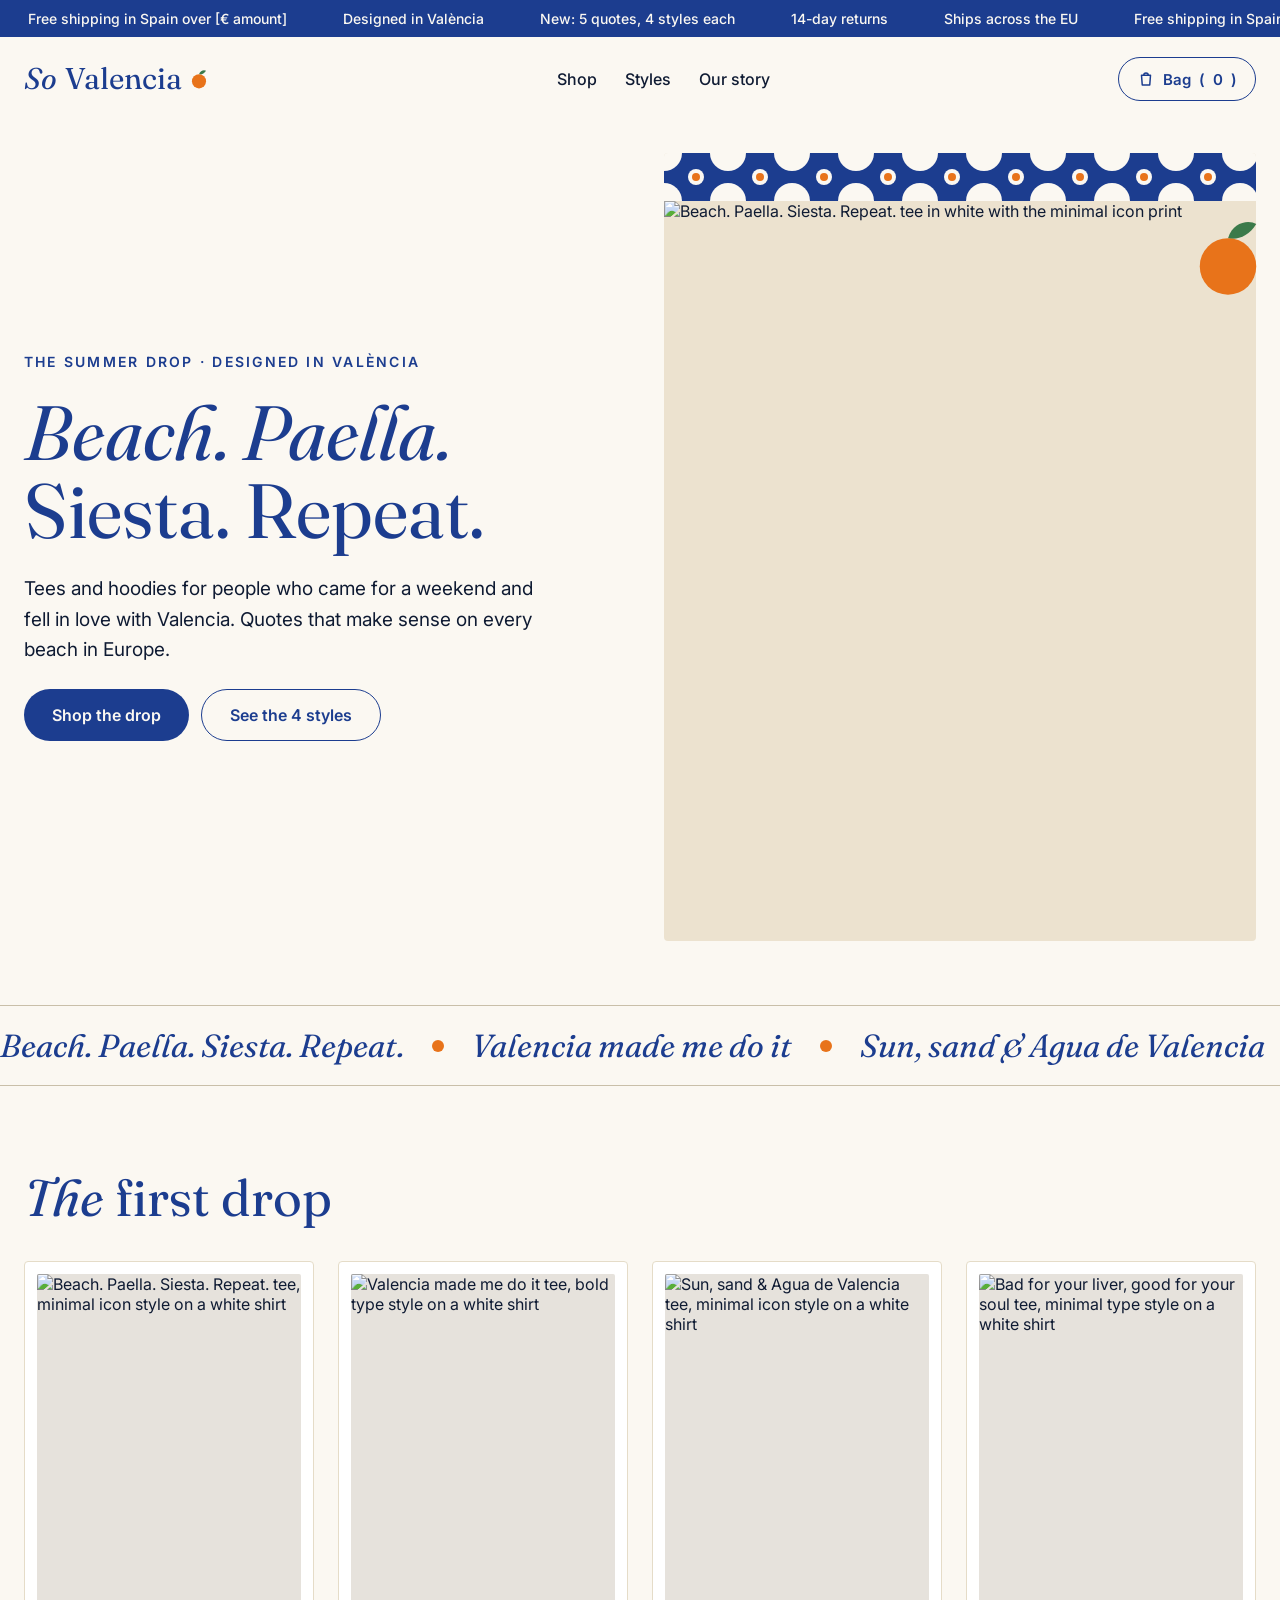
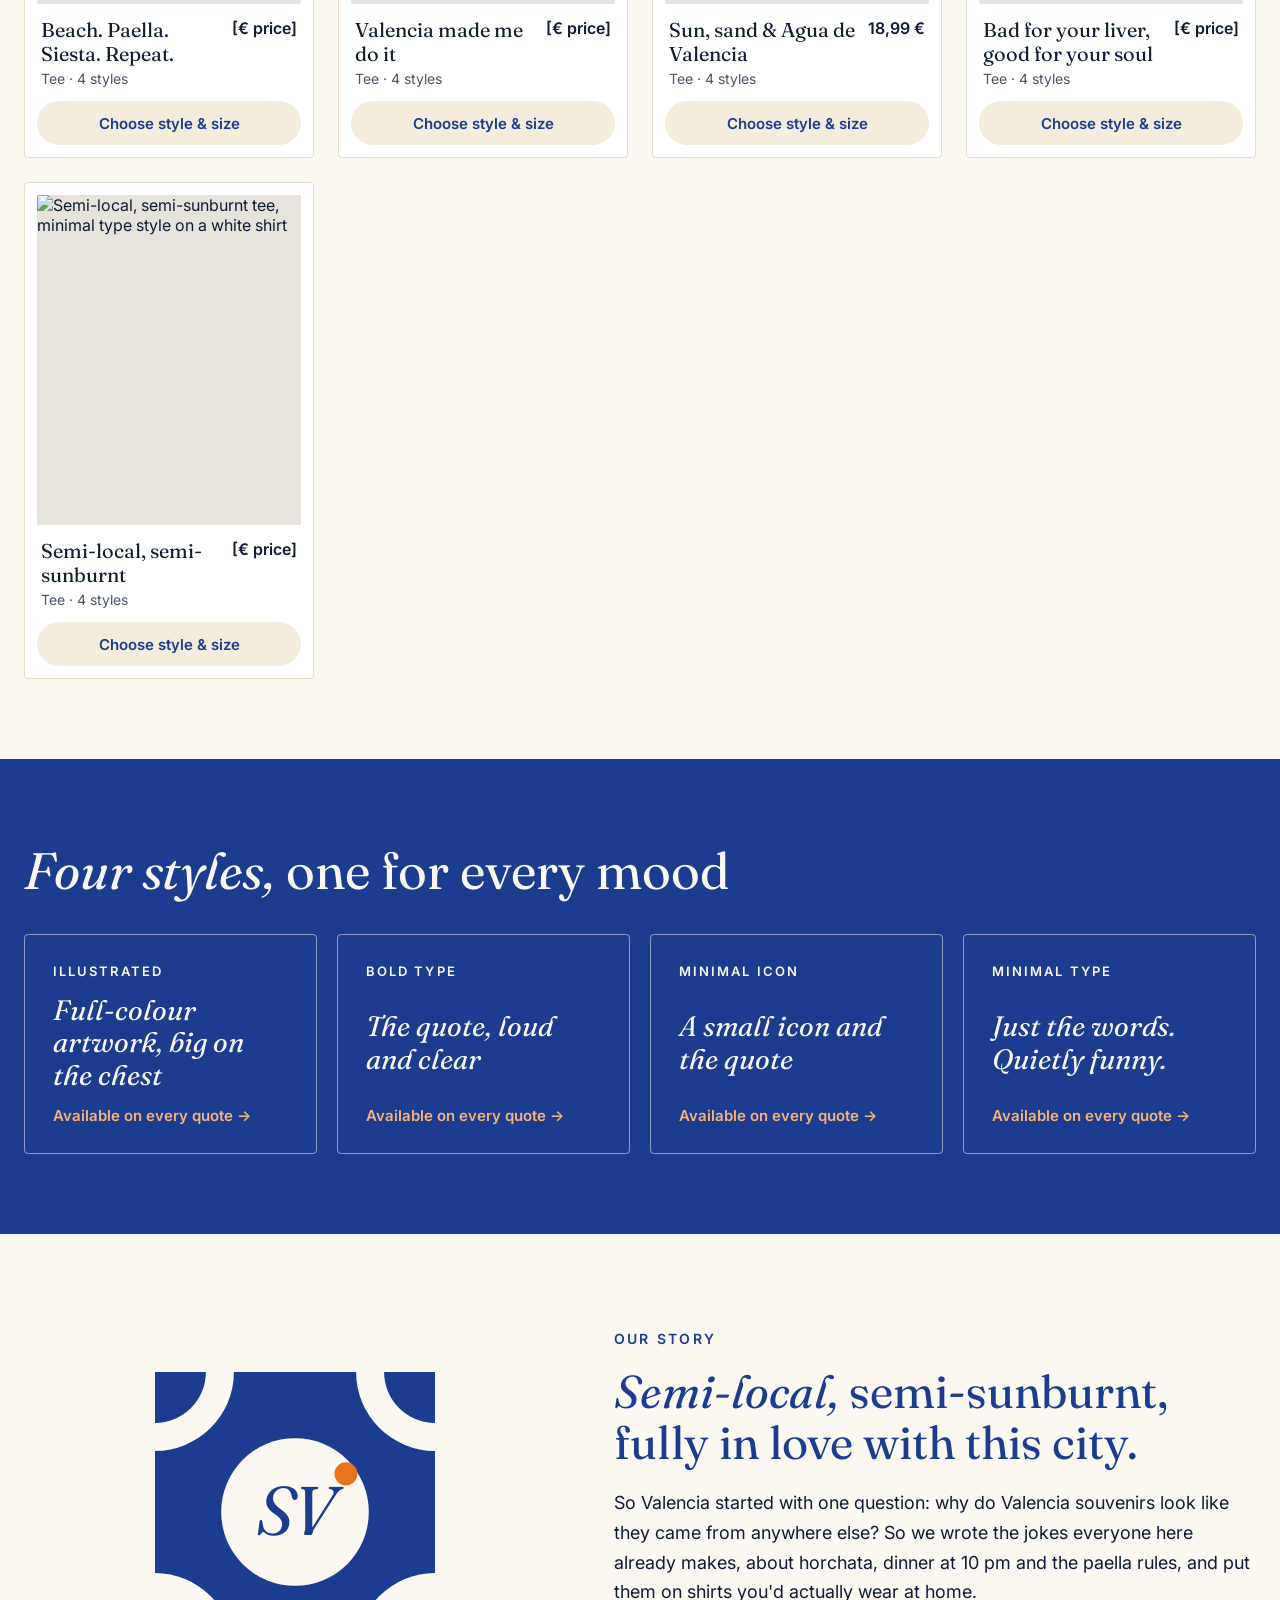
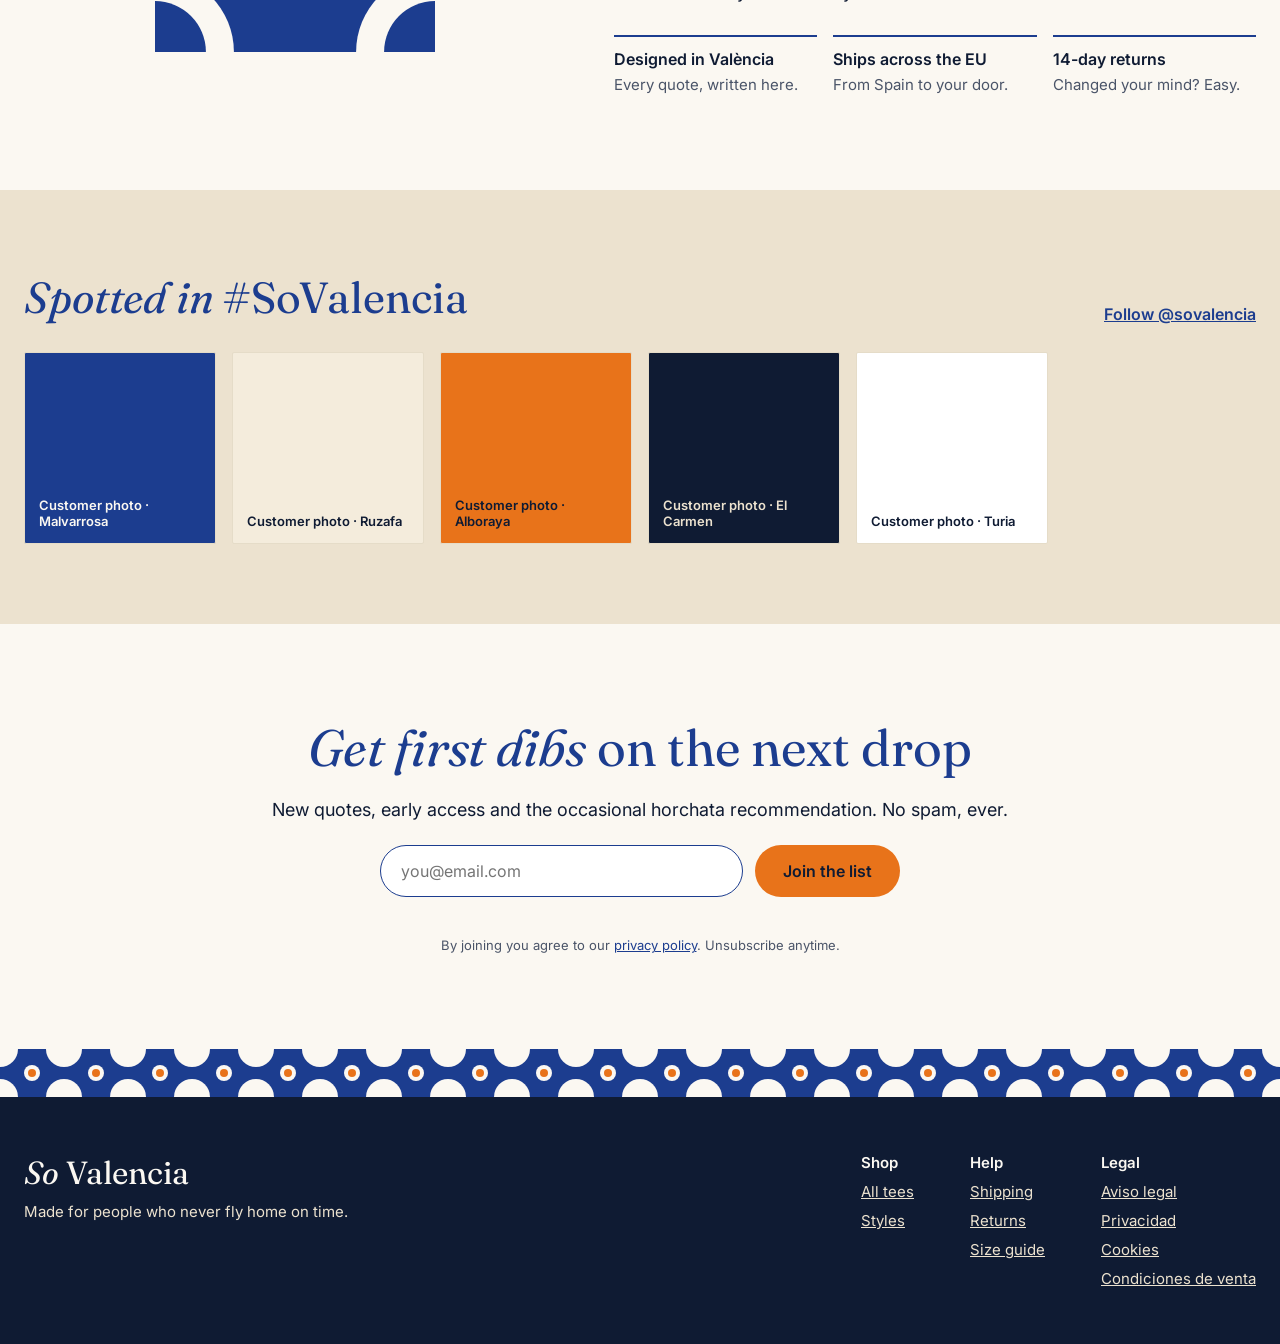
==== commit 2c44d6b3: "Hero copy: "came for a weekend and fell in love with Valencia" Co-Authored-By: Claude Opus 5.5 <nore" ====
--- a/index.html
+++ b/index.html
@@ -46,7 +46,7 @@
 <div style="flex:1 1 420px;min-width:0;display:flex;flex-direction:column;gap:24px">
 <p class="sv-rise" style="margin:0;font-size:14px;letter-spacing:0.16em;font-weight:600;color:#1C3D8F">THE SUMMER DROP · DESIGNED IN VALÈNCIA</p>
 <h1 class="sv-rise sv-d1 serif" style="margin:0;font-weight:400;font-size:clamp(42px,6vw,84px);line-height:1.02;color:#1C3D8F"><i>Beach. Paella.</i> Siesta. Repeat.</h1>
-<p class="sv-rise sv-d2" style="margin:0;max-width:520px;font-size:19px;line-height:1.6">Tees and hoodies for people who came for a weekend and stayed because they fell in love with Valencia. Quotes that make sense on every beach in Europe.</p>
+<p class="sv-rise sv-d2" style="margin:0;max-width:520px;font-size:19px;line-height:1.6">Tees and hoodies for people who came for a weekend and fell in love with Valencia. Quotes that make sense on every beach in Europe.</p>
 <div class="sv-rise sv-d3" style="display:flex;flex-wrap:wrap;gap:12px">
 <a href="#shop" class="sv-btn" style="min-height:52px;padding:0 28px;display:inline-flex;align-items:center;border-radius:999px;background:#1C3D8F;color:#FBF8F2;text-decoration:none;font-weight:600;font-size:16px">Shop the drop</a>
 <a href="#moods" class="sv-btn" style="min-height:52px;padding:0 28px;display:inline-flex;align-items:center;border-radius:999px;border:1px solid #1C3D8F;color:#1C3D8F;text-decoration:none;font-weight:600;font-size:16px">See the 4 styles</a>
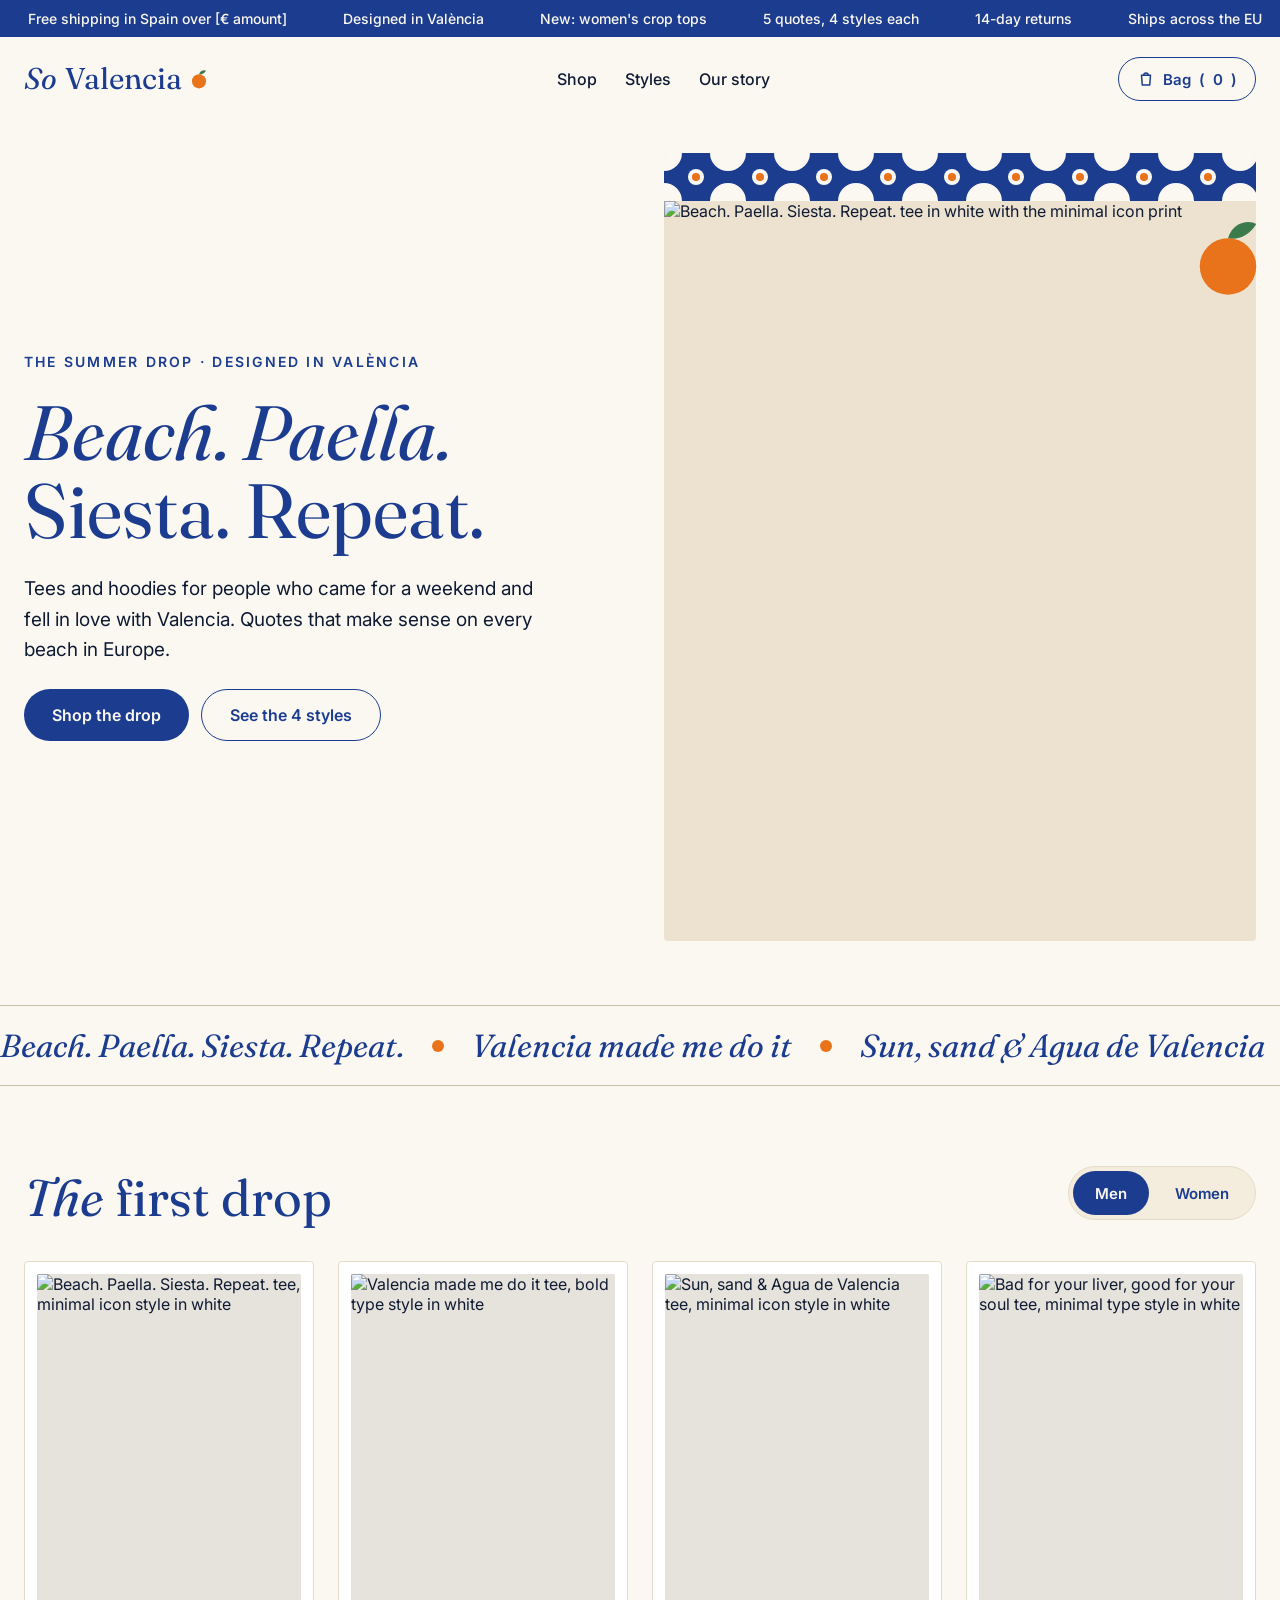
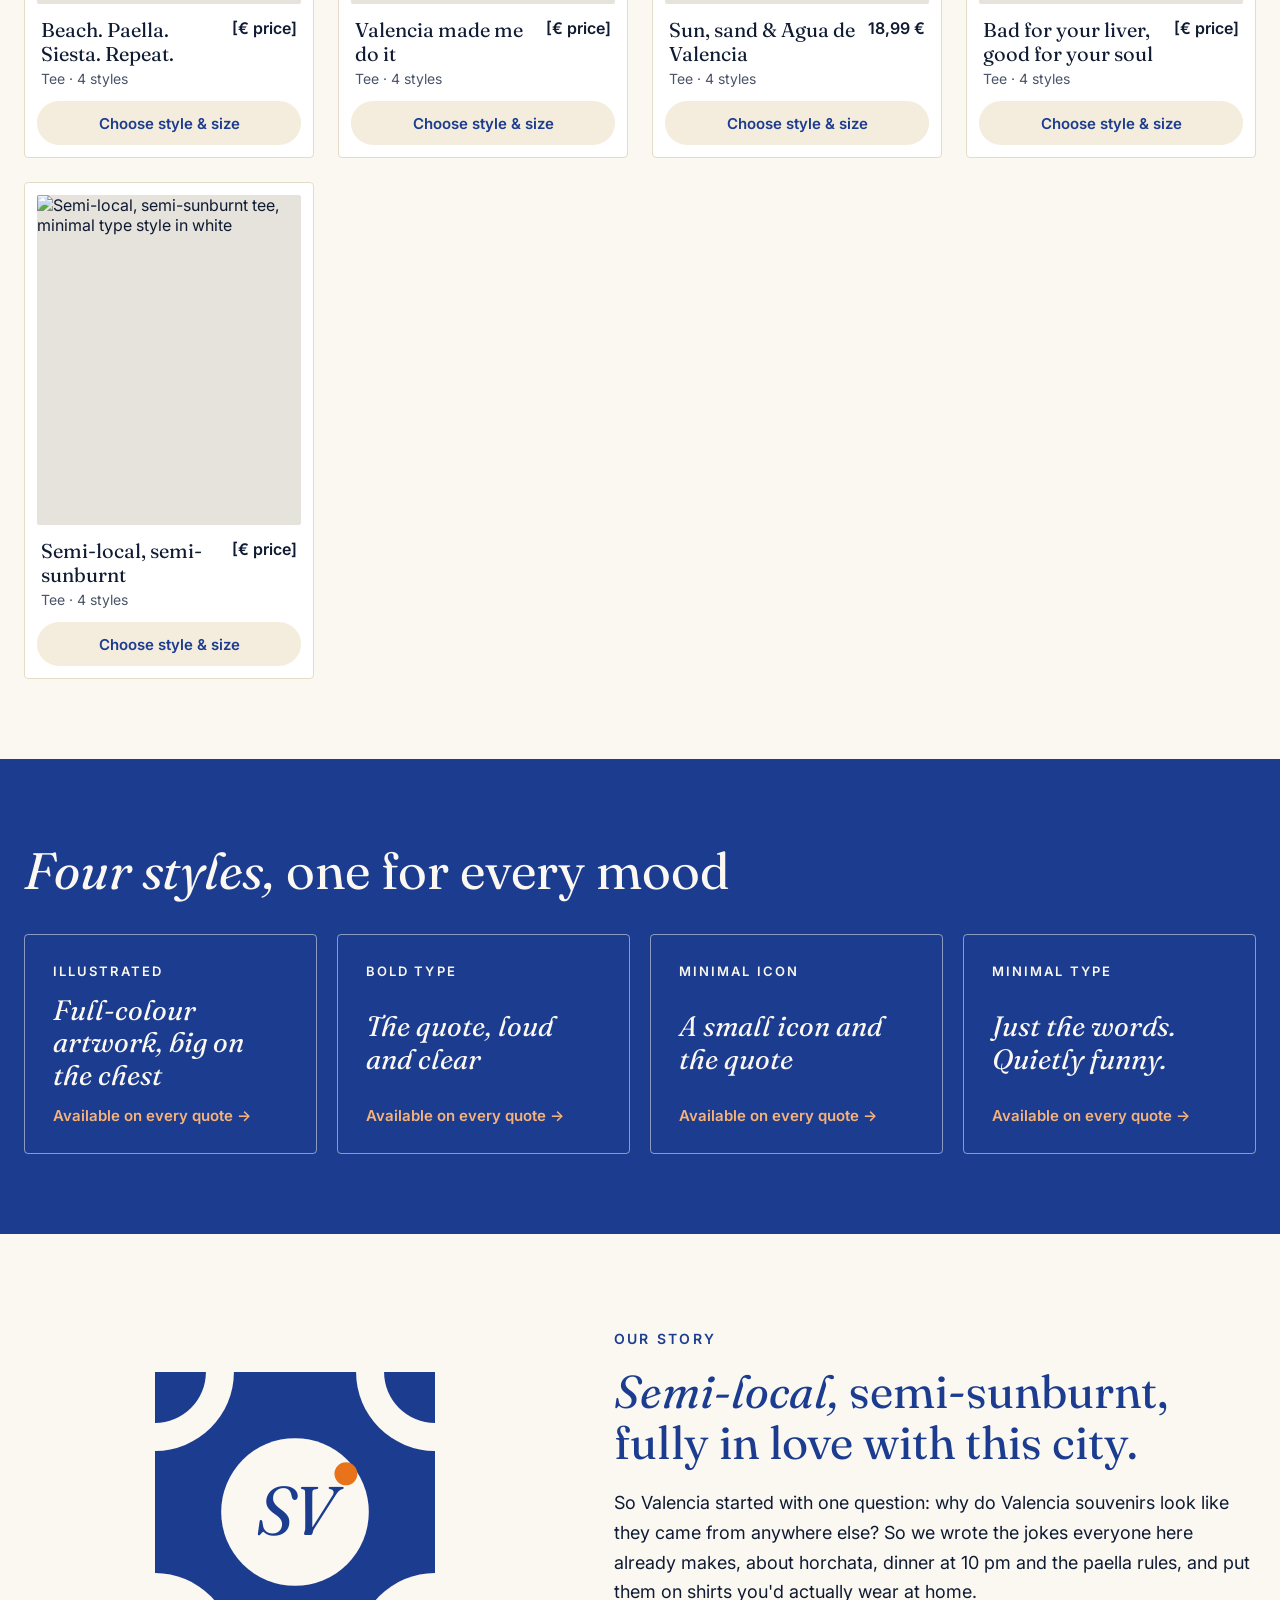
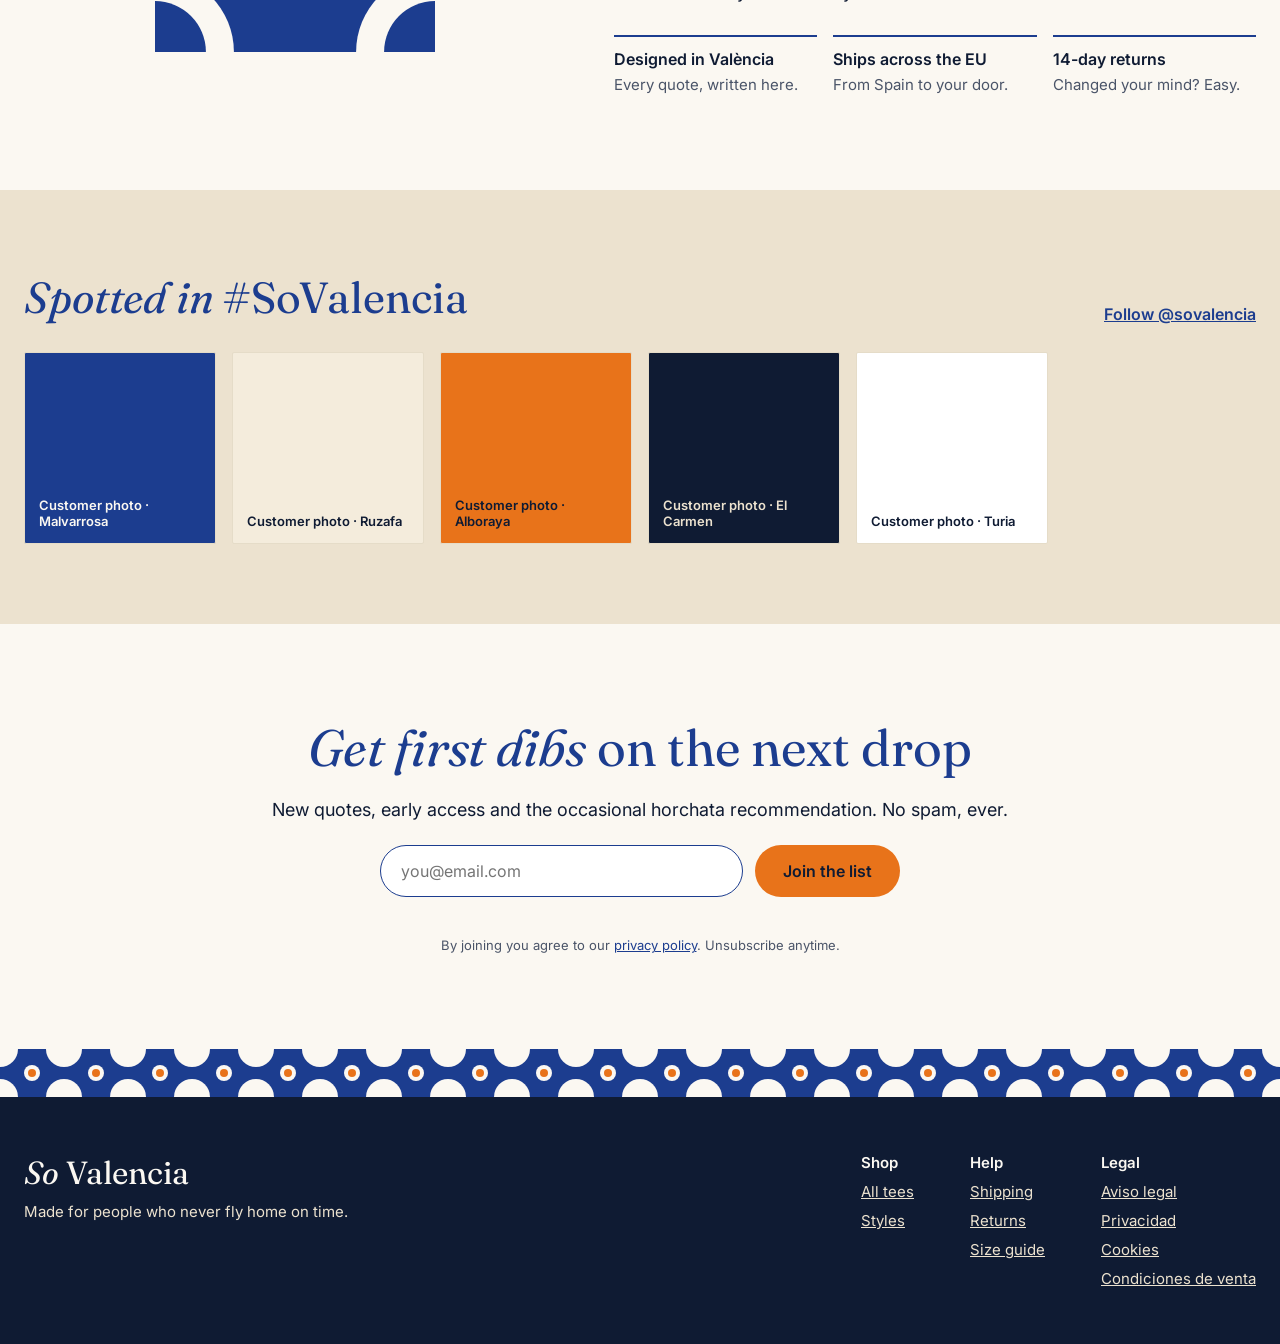
==== commit 95e341f4: "Add women's crop tops and a Men/Women switch - Every product now has fits.men (tee, XS-XL) and fits." ====
--- a/index.html
+++ b/index.html
@@ -15,11 +15,12 @@
 <link rel="preconnect" href="https://fonts.gstatic.com" crossorigin>
 <link href="https://fonts.googleapis.com/css2?family=Fraunces:ital,opsz,wght@0,9..144,400;0,9..144,600;1,9..144,400&family=Inter:wght@400;500;600&display=swap" rel="stylesheet">
 <link rel="stylesheet" href="css/style.css">
+<script>try{var f=new URLSearchParams(location.search).get('fit')||localStorage.getItem('sv-fit');if(f==='women'){document.documentElement.setAttribute('data-fit','women');localStorage.setItem('sv-fit','women')}else if(f==='men'){localStorage.setItem('sv-fit','men')}}catch(e){}</script>
 </head>
 <body class="has-sticky">
 <a href="#main" class="sr-only">Skip to content</a>
 <div style="background:#1C3D8F;color:#FBF8F2;overflow:hidden;padding:10px 0;font-size:14px;font-weight:500">
-<div class="sv-track"><span style="padding:0 28px;white-space:nowrap">Free shipping in Spain over [€ amount]</span><span style="padding:0 28px;white-space:nowrap">Designed in València</span><span style="padding:0 28px;white-space:nowrap">New: 5 quotes, 4 styles each</span><span style="padding:0 28px;white-space:nowrap">14-day returns</span><span style="padding:0 28px;white-space:nowrap">Ships across the EU</span><span style="padding:0 28px;white-space:nowrap">Free shipping in Spain over [€ amount]</span><span style="padding:0 28px;white-space:nowrap">Designed in València</span><span style="padding:0 28px;white-space:nowrap">New: 5 quotes, 4 styles each</span><span style="padding:0 28px;white-space:nowrap">14-day returns</span><span style="padding:0 28px;white-space:nowrap">Ships across the EU</span><span style="padding:0 28px;white-space:nowrap">Free shipping in Spain over [€ amount]</span><span style="padding:0 28px;white-space:nowrap">Designed in València</span><span style="padding:0 28px;white-space:nowrap">New: 5 quotes, 4 styles each</span><span style="padding:0 28px;white-space:nowrap">14-day returns</span><span style="padding:0 28px;white-space:nowrap">Ships across the EU</span><span style="padding:0 28px;white-space:nowrap">Free shipping in Spain over [€ amount]</span><span style="padding:0 28px;white-space:nowrap">Designed in València</span><span style="padding:0 28px;white-space:nowrap">New: 5 quotes, 4 styles each</span><span style="padding:0 28px;white-space:nowrap">14-day returns</span><span style="padding:0 28px;white-space:nowrap">Ships across the EU</span></div>
+<div class="sv-track"><span style="padding:0 28px;white-space:nowrap">Free shipping in Spain over [€ amount]</span><span style="padding:0 28px;white-space:nowrap">Designed in València</span><span style="padding:0 28px;white-space:nowrap">New: women&#x27;s crop tops</span><span style="padding:0 28px;white-space:nowrap">5 quotes, 4 styles each</span><span style="padding:0 28px;white-space:nowrap">14-day returns</span><span style="padding:0 28px;white-space:nowrap">Ships across the EU</span><span style="padding:0 28px;white-space:nowrap">Free shipping in Spain over [€ amount]</span><span style="padding:0 28px;white-space:nowrap">Designed in València</span><span style="padding:0 28px;white-space:nowrap">New: women&#x27;s crop tops</span><span style="padding:0 28px;white-space:nowrap">5 quotes, 4 styles each</span><span style="padding:0 28px;white-space:nowrap">14-day returns</span><span style="padding:0 28px;white-space:nowrap">Ships across the EU</span><span style="padding:0 28px;white-space:nowrap">Free shipping in Spain over [€ amount]</span><span style="padding:0 28px;white-space:nowrap">Designed in València</span><span style="padding:0 28px;white-space:nowrap">New: women&#x27;s crop tops</span><span style="padding:0 28px;white-space:nowrap">5 quotes, 4 styles each</span><span style="padding:0 28px;white-space:nowrap">14-day returns</span><span style="padding:0 28px;white-space:nowrap">Ships across the EU</span><span style="padding:0 28px;white-space:nowrap">Free shipping in Spain over [€ amount]</span><span style="padding:0 28px;white-space:nowrap">Designed in València</span><span style="padding:0 28px;white-space:nowrap">New: women&#x27;s crop tops</span><span style="padding:0 28px;white-space:nowrap">5 quotes, 4 styles each</span><span style="padding:0 28px;white-space:nowrap">14-day returns</span><span style="padding:0 28px;white-space:nowrap">Ships across the EU</span></div>
 </div>
 
 <header class="site-header">
@@ -70,70 +71,71 @@
 <section id="shop" style="max-width:1280px;margin:0 auto;padding:80px 24px;display:flex;flex-direction:column;gap:32px;scroll-margin-top:16px">
 <div style="display:flex;flex-wrap:wrap;justify-content:space-between;align-items:flex-end;gap:16px">
 <h2 class="serif" style="margin:0;font-weight:400;font-size:clamp(34px,4vw,52px);color:#1C3D8F"><i>The</i> first drop</h2>
+<div class="fit-toggle" role="group" aria-label="Show tees for"><button type="button" data-fit="men" aria-pressed="true">Men</button><button type="button" data-fit="women" aria-pressed="false">Women</button></div>
 </div>
 <div style="display:grid;grid-template-columns:repeat(auto-fill,minmax(240px,1fr));gap:24px">
-<a href="product.html?p=beach-paella-siesta" class="sv-card card-photo" style="display:flex;flex-direction:column;gap:14px;text-decoration:none;color:#0F1B33;background:#FFFFFF;border:1px solid #E5DCC8;border-radius:4px;padding:12px">
-<div class="photo-swap" style="position:relative;aspect-ratio:4 / 5;border-radius:2px;overflow:hidden;background:#E6E2DC">
-<img class="cyc on" src="https://d2ol7oe51mr4n9.cloudfront.net/user_3Ji8zsCE5BBKitVhbDZRzr4a7lJ/1559e28b-f665-41d3-a5a5-79a545cbcf38.jpg" alt="Beach. Paella. Siesta. Repeat. tee, minimal icon style on a white shirt" loading="lazy" width="896" height="1120"><img class="cyc" src="https://d2ol7oe51mr4n9.cloudfront.net/user_3Ji8zsCE5BBKitVhbDZRzr4a7lJ/3b012082-69a8-43e4-8551-951f43a9baa4.jpg" alt="" aria-hidden="true" loading="lazy" width="896" height="1120"><img class="cyc" src="https://d2ol7oe51mr4n9.cloudfront.net/user_3Ji8zsCE5BBKitVhbDZRzr4a7lJ/ed332250-9a9c-4cd6-b417-ca7d18d972b5.jpg" alt="" aria-hidden="true" loading="lazy" width="896" height="1120"><img class="cyc" src="https://d2ol7oe51mr4n9.cloudfront.net/user_3Ji8zsCE5BBKitVhbDZRzr4a7lJ/50d607b2-d9c8-44c4-a0e8-d5d58bd14241.jpg" alt="" aria-hidden="true" loading="lazy" width="896" height="1120">
+<a href="product.html?p=beach-paella-siesta" data-pid="beach-paella-siesta" class="sv-card card-photo" style="display:flex;flex-direction:column;gap:14px;text-decoration:none;color:#0F1B33;background:#FFFFFF;border:1px solid #E5DCC8;border-radius:4px;padding:12px">
+<div class="photo-swap" style="position:relative;aspect-ratio:4 / 5;border-radius:2px;overflow:hidden;background:#E6E2DC">
+<div class="fit-stack fit-men"><img class="cyc on" src="https://d2ol7oe51mr4n9.cloudfront.net/user_3Ji8zsCE5BBKitVhbDZRzr4a7lJ/1559e28b-f665-41d3-a5a5-79a545cbcf38.jpg" alt="Beach. Paella. Siesta. Repeat. tee, minimal icon style in white" loading="lazy" width="896" height="1120"><img class="cyc" src="https://d2ol7oe51mr4n9.cloudfront.net/user_3Ji8zsCE5BBKitVhbDZRzr4a7lJ/3b012082-69a8-43e4-8551-951f43a9baa4.jpg" alt="" aria-hidden="true" loading="lazy" width="896" height="1120"><img class="cyc" src="https://d2ol7oe51mr4n9.cloudfront.net/user_3Ji8zsCE5BBKitVhbDZRzr4a7lJ/ed332250-9a9c-4cd6-b417-ca7d18d972b5.jpg" alt="" aria-hidden="true" loading="lazy" width="896" height="1120"><img class="cyc" src="https://d2ol7oe51mr4n9.cloudfront.net/user_3Ji8zsCE5BBKitVhbDZRzr4a7lJ/50d607b2-d9c8-44c4-a0e8-d5d58bd14241.jpg" alt="" aria-hidden="true" loading="lazy" width="896" height="1120"></div><div class="fit-stack fit-women"><img class="cyc on" src="https://d2ol7oe51mr4n9.cloudfront.net/user_3Ji8zsCE5BBKitVhbDZRzr4a7lJ/ab755e83-e468-49ae-a1ae-9b7f5a26824d.jpg" alt="Beach. Paella. Siesta. Repeat. crop top, minimal icon style in white" loading="lazy" width="896" height="1120"><img class="cyc" src="https://d2ol7oe51mr4n9.cloudfront.net/user_3Ji8zsCE5BBKitVhbDZRzr4a7lJ/5f1aa59b-f7b4-4b9a-a636-17e4ccd27b88.jpg" alt="" aria-hidden="true" loading="lazy" width="896" height="1120"><img class="cyc" src="https://d2ol7oe51mr4n9.cloudfront.net/user_3Ji8zsCE5BBKitVhbDZRzr4a7lJ/d3d73a47-00d3-4f7a-b1c5-ce657aaffd45.jpg" alt="" aria-hidden="true" loading="lazy" width="896" height="1120"><img class="cyc" src="https://d2ol7oe51mr4n9.cloudfront.net/user_3Ji8zsCE5BBKitVhbDZRzr4a7lJ/06092228-eb10-4d0f-b467-470c27da541b.jpg" alt="" aria-hidden="true" loading="lazy" width="896" height="1120"></div>
 </div>
 <div style="display:flex;justify-content:space-between;gap:12px;padding:0 4px">
 <div>
 <p class="serif" style="margin:0;font-size:20px;line-height:1.2">Beach. Paella. Siesta. Repeat.</p>
-<p style="margin:4px 0 0;font-size:14px;color:#4A5468">Tee · 4 styles</p>
-</div>
-<p style="margin:0;font-weight:600;white-space:nowrap">[€ price]</p>
-</div>
-<span style="min-height:44px;display:flex;align-items:center;justify-content:center;border-radius:999px;background:#F4ECDC;color:#1C3D8F;font-weight:600;font-size:15px">Choose style &amp; size</span>
-</a>
-<a href="product.html?p=valencia-made-me-do-it" class="sv-card card-photo" style="display:flex;flex-direction:column;gap:14px;text-decoration:none;color:#0F1B33;background:#FFFFFF;border:1px solid #E5DCC8;border-radius:4px;padding:12px">
-<div class="photo-swap" style="position:relative;aspect-ratio:4 / 5;border-radius:2px;overflow:hidden;background:#E6E2DC">
-<img class="cyc on" src="https://d2ol7oe51mr4n9.cloudfront.net/user_3Ji8zsCE5BBKitVhbDZRzr4a7lJ/c7ba85c1-8259-4205-8e9b-00bbe62362d2.jpg" alt="Valencia made me do it tee, bold type style on a white shirt" loading="lazy" width="896" height="1120"><img class="cyc" src="https://d2ol7oe51mr4n9.cloudfront.net/user_3Ji8zsCE5BBKitVhbDZRzr4a7lJ/ea1b8e5e-8d60-49a2-8d7a-7e3370e07fe5.jpg" alt="" aria-hidden="true" loading="lazy" width="896" height="1120"><img class="cyc" src="https://d2ol7oe51mr4n9.cloudfront.net/user_3Ji8zsCE5BBKitVhbDZRzr4a7lJ/041c09ab-f52e-4d2d-8491-31163fdf7f06.jpg" alt="" aria-hidden="true" loading="lazy" width="896" height="1120"><img class="cyc" src="https://d2ol7oe51mr4n9.cloudfront.net/user_3Ji8zsCE5BBKitVhbDZRzr4a7lJ/9503185f-7db6-4249-bf92-4010f722bb3f.jpg" alt="" aria-hidden="true" loading="lazy" width="896" height="1120">
+<p style="margin:4px 0 0;font-size:14px;color:#4A5468"><span class="fit-men">Tee · 4 styles</span><span class="fit-women">Crop top · 4 styles</span></p>
+</div>
+<p style="margin:0;font-weight:600;white-space:nowrap"><span class="fit-men">[€ price]</span><span class="fit-women">[€ price]</span></p>
+</div>
+<span style="min-height:44px;display:flex;align-items:center;justify-content:center;border-radius:999px;background:#F4ECDC;color:#1C3D8F;font-weight:600;font-size:15px">Choose style &amp; size</span>
+</a>
+<a href="product.html?p=valencia-made-me-do-it" data-pid="valencia-made-me-do-it" class="sv-card card-photo" style="display:flex;flex-direction:column;gap:14px;text-decoration:none;color:#0F1B33;background:#FFFFFF;border:1px solid #E5DCC8;border-radius:4px;padding:12px">
+<div class="photo-swap" style="position:relative;aspect-ratio:4 / 5;border-radius:2px;overflow:hidden;background:#E6E2DC">
+<div class="fit-stack fit-men"><img class="cyc on" src="https://d2ol7oe51mr4n9.cloudfront.net/user_3Ji8zsCE5BBKitVhbDZRzr4a7lJ/c7ba85c1-8259-4205-8e9b-00bbe62362d2.jpg" alt="Valencia made me do it tee, bold type style in white" loading="lazy" width="896" height="1120"><img class="cyc" src="https://d2ol7oe51mr4n9.cloudfront.net/user_3Ji8zsCE5BBKitVhbDZRzr4a7lJ/ea1b8e5e-8d60-49a2-8d7a-7e3370e07fe5.jpg" alt="" aria-hidden="true" loading="lazy" width="896" height="1120"><img class="cyc" src="https://d2ol7oe51mr4n9.cloudfront.net/user_3Ji8zsCE5BBKitVhbDZRzr4a7lJ/041c09ab-f52e-4d2d-8491-31163fdf7f06.jpg" alt="" aria-hidden="true" loading="lazy" width="896" height="1120"><img class="cyc" src="https://d2ol7oe51mr4n9.cloudfront.net/user_3Ji8zsCE5BBKitVhbDZRzr4a7lJ/9503185f-7db6-4249-bf92-4010f722bb3f.jpg" alt="" aria-hidden="true" loading="lazy" width="896" height="1120"></div><div class="fit-stack fit-women"><img class="cyc on" src="https://d2ol7oe51mr4n9.cloudfront.net/user_3Ji8zsCE5BBKitVhbDZRzr4a7lJ/78882fa3-d2b7-437d-9184-b2695b2af7a8.jpg" alt="Valencia made me do it crop top, bold type style in white" loading="lazy" width="896" height="1120"><img class="cyc" src="https://d2ol7oe51mr4n9.cloudfront.net/user_3Ji8zsCE5BBKitVhbDZRzr4a7lJ/17107a84-e9ba-44c2-a1a3-ff6e4e951e4c.jpg" alt="" aria-hidden="true" loading="lazy" width="896" height="1120"><img class="cyc" src="https://d2ol7oe51mr4n9.cloudfront.net/user_3Ji8zsCE5BBKitVhbDZRzr4a7lJ/b07f69f3-92d4-4341-9e6c-70d5380769a0.jpg" alt="" aria-hidden="true" loading="lazy" width="896" height="1120"><img class="cyc" src="https://d2ol7oe51mr4n9.cloudfront.net/user_3Ji8zsCE5BBKitVhbDZRzr4a7lJ/4cced83e-8ffd-4a36-9fc4-03e2a8053d8d.jpg" alt="" aria-hidden="true" loading="lazy" width="896" height="1120"></div>
 </div>
 <div style="display:flex;justify-content:space-between;gap:12px;padding:0 4px">
 <div>
 <p class="serif" style="margin:0;font-size:20px;line-height:1.2">Valencia made me do it</p>
-<p style="margin:4px 0 0;font-size:14px;color:#4A5468">Tee · 4 styles</p>
-</div>
-<p style="margin:0;font-weight:600;white-space:nowrap">[€ price]</p>
-</div>
-<span style="min-height:44px;display:flex;align-items:center;justify-content:center;border-radius:999px;background:#F4ECDC;color:#1C3D8F;font-weight:600;font-size:15px">Choose style &amp; size</span>
-</a>
-<a href="product.html?p=sun-sand-agua" class="sv-card card-photo" style="display:flex;flex-direction:column;gap:14px;text-decoration:none;color:#0F1B33;background:#FFFFFF;border:1px solid #E5DCC8;border-radius:4px;padding:12px">
-<div class="photo-swap" style="position:relative;aspect-ratio:4 / 5;border-radius:2px;overflow:hidden;background:#E6E2DC">
-<img class="cyc on" src="https://d2ol7oe51mr4n9.cloudfront.net/user_3Ji8zsCE5BBKitVhbDZRzr4a7lJ/bd2e1669-3f54-48b1-949b-699231988b6b.jpg" alt="Sun, sand &amp; Agua de Valencia tee, minimal icon style on a white shirt" loading="lazy" width="896" height="1120"><img class="cyc" src="https://d2ol7oe51mr4n9.cloudfront.net/user_3Ji8zsCE5BBKitVhbDZRzr4a7lJ/c08a9aaa-acb4-4c22-ac42-874b2b228d39.jpg" alt="" aria-hidden="true" loading="lazy" width="896" height="1120"><img class="cyc" src="https://d2ol7oe51mr4n9.cloudfront.net/user_3Ji8zsCE5BBKitVhbDZRzr4a7lJ/d8a414ef-0c02-4f9d-b37c-89964e3c9eb1.jpg" alt="" aria-hidden="true" loading="lazy" width="896" height="1120"><img class="cyc" src="https://d2ol7oe51mr4n9.cloudfront.net/user_3Ji8zsCE5BBKitVhbDZRzr4a7lJ/8f840c5e-cca8-4f0d-93b8-0fb506a6b068.jpg" alt="" aria-hidden="true" loading="lazy" width="896" height="1120">
+<p style="margin:4px 0 0;font-size:14px;color:#4A5468"><span class="fit-men">Tee · 4 styles</span><span class="fit-women">Crop top · 4 styles</span></p>
+</div>
+<p style="margin:0;font-weight:600;white-space:nowrap"><span class="fit-men">[€ price]</span><span class="fit-women">[€ price]</span></p>
+</div>
+<span style="min-height:44px;display:flex;align-items:center;justify-content:center;border-radius:999px;background:#F4ECDC;color:#1C3D8F;font-weight:600;font-size:15px">Choose style &amp; size</span>
+</a>
+<a href="product.html?p=sun-sand-agua" data-pid="sun-sand-agua" class="sv-card card-photo" style="display:flex;flex-direction:column;gap:14px;text-decoration:none;color:#0F1B33;background:#FFFFFF;border:1px solid #E5DCC8;border-radius:4px;padding:12px">
+<div class="photo-swap" style="position:relative;aspect-ratio:4 / 5;border-radius:2px;overflow:hidden;background:#E6E2DC">
+<div class="fit-stack fit-men"><img class="cyc on" src="https://d2ol7oe51mr4n9.cloudfront.net/user_3Ji8zsCE5BBKitVhbDZRzr4a7lJ/bd2e1669-3f54-48b1-949b-699231988b6b.jpg" alt="Sun, sand &amp; Agua de Valencia tee, minimal icon style in white" loading="lazy" width="896" height="1120"><img class="cyc" src="https://d2ol7oe51mr4n9.cloudfront.net/user_3Ji8zsCE5BBKitVhbDZRzr4a7lJ/c08a9aaa-acb4-4c22-ac42-874b2b228d39.jpg" alt="" aria-hidden="true" loading="lazy" width="896" height="1120"><img class="cyc" src="https://d2ol7oe51mr4n9.cloudfront.net/user_3Ji8zsCE5BBKitVhbDZRzr4a7lJ/d8a414ef-0c02-4f9d-b37c-89964e3c9eb1.jpg" alt="" aria-hidden="true" loading="lazy" width="896" height="1120"><img class="cyc" src="https://d2ol7oe51mr4n9.cloudfront.net/user_3Ji8zsCE5BBKitVhbDZRzr4a7lJ/8f840c5e-cca8-4f0d-93b8-0fb506a6b068.jpg" alt="" aria-hidden="true" loading="lazy" width="896" height="1120"></div><div class="fit-stack fit-women"><img class="cyc on" src="https://d2ol7oe51mr4n9.cloudfront.net/user_3Ji8zsCE5BBKitVhbDZRzr4a7lJ/d2f455e7-f1b7-4370-aa41-857c364da62c.jpg" alt="Sun, sand &amp; Agua de Valencia crop top, minimal icon style in white" loading="lazy" width="896" height="1120"><img class="cyc" src="https://d2ol7oe51mr4n9.cloudfront.net/user_3Ji8zsCE5BBKitVhbDZRzr4a7lJ/2f83b7ac-b1d9-4570-ae4f-d415533246e9.jpg" alt="" aria-hidden="true" loading="lazy" width="896" height="1120"><img class="cyc" src="https://d2ol7oe51mr4n9.cloudfront.net/user_3Ji8zsCE5BBKitVhbDZRzr4a7lJ/964b8a35-bcaa-4cd6-9c32-22e9ca5f45af.jpg" alt="" aria-hidden="true" loading="lazy" width="896" height="1120"><img class="cyc" src="https://d2ol7oe51mr4n9.cloudfront.net/user_3Ji8zsCE5BBKitVhbDZRzr4a7lJ/565ff196-ef64-4fb5-ad07-4748f157f829.jpg" alt="" aria-hidden="true" loading="lazy" width="896" height="1120"></div>
 </div>
 <div style="display:flex;justify-content:space-between;gap:12px;padding:0 4px">
 <div>
 <p class="serif" style="margin:0;font-size:20px;line-height:1.2">Sun, sand &amp; Agua de Valencia</p>
-<p style="margin:4px 0 0;font-size:14px;color:#4A5468">Tee · 4 styles</p>
-</div>
-<p style="margin:0;font-weight:600;white-space:nowrap">18,99 €</p>
-</div>
-<span style="min-height:44px;display:flex;align-items:center;justify-content:center;border-radius:999px;background:#F4ECDC;color:#1C3D8F;font-weight:600;font-size:15px">Choose style &amp; size</span>
-</a>
-<a href="product.html?p=liver-soul" class="sv-card card-photo" style="display:flex;flex-direction:column;gap:14px;text-decoration:none;color:#0F1B33;background:#FFFFFF;border:1px solid #E5DCC8;border-radius:4px;padding:12px">
-<div class="photo-swap" style="position:relative;aspect-ratio:4 / 5;border-radius:2px;overflow:hidden;background:#E6E2DC">
-<img class="cyc on" src="https://d2ol7oe51mr4n9.cloudfront.net/user_3Ji8zsCE5BBKitVhbDZRzr4a7lJ/b9bab0a6-8211-4d2d-a8f3-979a3946ac23.jpg" alt="Bad for your liver, good for your soul tee, minimal type style on a white shirt" loading="lazy" width="896" height="1120"><img class="cyc" src="https://d2ol7oe51mr4n9.cloudfront.net/user_3Ji8zsCE5BBKitVhbDZRzr4a7lJ/0f2d1e44-9d5c-49ab-bfef-c44f0407ae4d.jpg" alt="" aria-hidden="true" loading="lazy" width="896" height="1120"><img class="cyc" src="https://d2ol7oe51mr4n9.cloudfront.net/user_3Ji8zsCE5BBKitVhbDZRzr4a7lJ/09df8c28-6034-4734-8303-42fb116a1bc0.jpg" alt="" aria-hidden="true" loading="lazy" width="896" height="1120"><img class="cyc" src="https://d2ol7oe51mr4n9.cloudfront.net/user_3Ji8zsCE5BBKitVhbDZRzr4a7lJ/817c72d7-d07d-49db-a5c0-c4d4ad474181.jpg" alt="" aria-hidden="true" loading="lazy" width="896" height="1120">
+<p style="margin:4px 0 0;font-size:14px;color:#4A5468"><span class="fit-men">Tee · 4 styles</span><span class="fit-women">Crop top · 4 styles</span></p>
+</div>
+<p style="margin:0;font-weight:600;white-space:nowrap"><span class="fit-men">18,99 €</span><span class="fit-women">[€ price]</span></p>
+</div>
+<span style="min-height:44px;display:flex;align-items:center;justify-content:center;border-radius:999px;background:#F4ECDC;color:#1C3D8F;font-weight:600;font-size:15px">Choose style &amp; size</span>
+</a>
+<a href="product.html?p=liver-soul" data-pid="liver-soul" class="sv-card card-photo" style="display:flex;flex-direction:column;gap:14px;text-decoration:none;color:#0F1B33;background:#FFFFFF;border:1px solid #E5DCC8;border-radius:4px;padding:12px">
+<div class="photo-swap" style="position:relative;aspect-ratio:4 / 5;border-radius:2px;overflow:hidden;background:#E6E2DC">
+<div class="fit-stack fit-men"><img class="cyc on" src="https://d2ol7oe51mr4n9.cloudfront.net/user_3Ji8zsCE5BBKitVhbDZRzr4a7lJ/b9bab0a6-8211-4d2d-a8f3-979a3946ac23.jpg" alt="Bad for your liver, good for your soul tee, minimal type style in white" loading="lazy" width="896" height="1120"><img class="cyc" src="https://d2ol7oe51mr4n9.cloudfront.net/user_3Ji8zsCE5BBKitVhbDZRzr4a7lJ/0f2d1e44-9d5c-49ab-bfef-c44f0407ae4d.jpg" alt="" aria-hidden="true" loading="lazy" width="896" height="1120"><img class="cyc" src="https://d2ol7oe51mr4n9.cloudfront.net/user_3Ji8zsCE5BBKitVhbDZRzr4a7lJ/09df8c28-6034-4734-8303-42fb116a1bc0.jpg" alt="" aria-hidden="true" loading="lazy" width="896" height="1120"><img class="cyc" src="https://d2ol7oe51mr4n9.cloudfront.net/user_3Ji8zsCE5BBKitVhbDZRzr4a7lJ/817c72d7-d07d-49db-a5c0-c4d4ad474181.jpg" alt="" aria-hidden="true" loading="lazy" width="896" height="1120"></div><div class="fit-stack fit-women"><img class="cyc on" src="https://d2ol7oe51mr4n9.cloudfront.net/user_3Ji8zsCE5BBKitVhbDZRzr4a7lJ/1e2f004c-e19b-4be4-a610-a180148c8821.jpg" alt="Bad for your liver, good for your soul crop top, minimal type style in white" loading="lazy" width="896" height="1120"><img class="cyc" src="https://d2ol7oe51mr4n9.cloudfront.net/user_3Ji8zsCE5BBKitVhbDZRzr4a7lJ/e05d3bdd-b285-46e0-b3f0-018a9c2d22eb.jpg" alt="" aria-hidden="true" loading="lazy" width="896" height="1120"><img class="cyc" src="https://d2ol7oe51mr4n9.cloudfront.net/user_3Ji8zsCE5BBKitVhbDZRzr4a7lJ/edec80e0-a900-4af4-9ec0-67aa2ccd31da.jpg" alt="" aria-hidden="true" loading="lazy" width="896" height="1120"><img class="cyc" src="https://d2ol7oe51mr4n9.cloudfront.net/user_3Ji8zsCE5BBKitVhbDZRzr4a7lJ/7dccfabd-a99e-4ddc-8e11-477ba8785c50.jpg" alt="" aria-hidden="true" loading="lazy" width="896" height="1120"></div>
 </div>
 <div style="display:flex;justify-content:space-between;gap:12px;padding:0 4px">
 <div>
 <p class="serif" style="margin:0;font-size:20px;line-height:1.2">Bad for your liver, good for your soul</p>
-<p style="margin:4px 0 0;font-size:14px;color:#4A5468">Tee · 4 styles</p>
-</div>
-<p style="margin:0;font-weight:600;white-space:nowrap">[€ price]</p>
-</div>
-<span style="min-height:44px;display:flex;align-items:center;justify-content:center;border-radius:999px;background:#F4ECDC;color:#1C3D8F;font-weight:600;font-size:15px">Choose style &amp; size</span>
-</a>
-<a href="product.html?p=semi-local" class="sv-card card-photo" style="display:flex;flex-direction:column;gap:14px;text-decoration:none;color:#0F1B33;background:#FFFFFF;border:1px solid #E5DCC8;border-radius:4px;padding:12px">
-<div class="photo-swap" style="position:relative;aspect-ratio:4 / 5;border-radius:2px;overflow:hidden;background:#E6E2DC">
-<img class="cyc on" src="https://d2ol7oe51mr4n9.cloudfront.net/user_3Ji8zsCE5BBKitVhbDZRzr4a7lJ/d856709f-bd11-4e01-8036-fa85ebb2b418.jpg" alt="Semi-local, semi-sunburnt tee, minimal type style on a white shirt" loading="lazy" width="896" height="1120"><img class="cyc" src="https://d2ol7oe51mr4n9.cloudfront.net/user_3Ji8zsCE5BBKitVhbDZRzr4a7lJ/f714897d-22c0-49f6-8687-4e4c5a784d1a.jpg" alt="" aria-hidden="true" loading="lazy" width="896" height="1120"><img class="cyc" src="https://d2ol7oe51mr4n9.cloudfront.net/user_3Ji8zsCE5BBKitVhbDZRzr4a7lJ/d200e8f3-8275-49e5-899a-20df1256cceb.jpg" alt="" aria-hidden="true" loading="lazy" width="896" height="1120"><img class="cyc" src="https://d2ol7oe51mr4n9.cloudfront.net/user_3Ji8zsCE5BBKitVhbDZRzr4a7lJ/d0a946a4-8ff7-464a-a96b-6a513c8d974a.jpg" alt="" aria-hidden="true" loading="lazy" width="896" height="1120">
+<p style="margin:4px 0 0;font-size:14px;color:#4A5468"><span class="fit-men">Tee · 4 styles</span><span class="fit-women">Crop top · 4 styles</span></p>
+</div>
+<p style="margin:0;font-weight:600;white-space:nowrap"><span class="fit-men">[€ price]</span><span class="fit-women">[€ price]</span></p>
+</div>
+<span style="min-height:44px;display:flex;align-items:center;justify-content:center;border-radius:999px;background:#F4ECDC;color:#1C3D8F;font-weight:600;font-size:15px">Choose style &amp; size</span>
+</a>
+<a href="product.html?p=semi-local" data-pid="semi-local" class="sv-card card-photo" style="display:flex;flex-direction:column;gap:14px;text-decoration:none;color:#0F1B33;background:#FFFFFF;border:1px solid #E5DCC8;border-radius:4px;padding:12px">
+<div class="photo-swap" style="position:relative;aspect-ratio:4 / 5;border-radius:2px;overflow:hidden;background:#E6E2DC">
+<div class="fit-stack fit-men"><img class="cyc on" src="https://d2ol7oe51mr4n9.cloudfront.net/user_3Ji8zsCE5BBKitVhbDZRzr4a7lJ/d856709f-bd11-4e01-8036-fa85ebb2b418.jpg" alt="Semi-local, semi-sunburnt tee, minimal type style in white" loading="lazy" width="896" height="1120"><img class="cyc" src="https://d2ol7oe51mr4n9.cloudfront.net/user_3Ji8zsCE5BBKitVhbDZRzr4a7lJ/f714897d-22c0-49f6-8687-4e4c5a784d1a.jpg" alt="" aria-hidden="true" loading="lazy" width="896" height="1120"><img class="cyc" src="https://d2ol7oe51mr4n9.cloudfront.net/user_3Ji8zsCE5BBKitVhbDZRzr4a7lJ/d200e8f3-8275-49e5-899a-20df1256cceb.jpg" alt="" aria-hidden="true" loading="lazy" width="896" height="1120"><img class="cyc" src="https://d2ol7oe51mr4n9.cloudfront.net/user_3Ji8zsCE5BBKitVhbDZRzr4a7lJ/d0a946a4-8ff7-464a-a96b-6a513c8d974a.jpg" alt="" aria-hidden="true" loading="lazy" width="896" height="1120"></div><div class="fit-stack fit-women"><img class="cyc on" src="https://d2ol7oe51mr4n9.cloudfront.net/user_3Ji8zsCE5BBKitVhbDZRzr4a7lJ/86dbaa92-f5e6-4992-840b-b06aa986cb0d.jpg" alt="Semi-local, semi-sunburnt crop top, minimal type style in white" loading="lazy" width="896" height="1120"><img class="cyc" src="https://d2ol7oe51mr4n9.cloudfront.net/user_3Ji8zsCE5BBKitVhbDZRzr4a7lJ/7e338ce6-9f9d-4717-94cf-ec1d81881e89.jpg" alt="" aria-hidden="true" loading="lazy" width="896" height="1120"><img class="cyc" src="https://d2ol7oe51mr4n9.cloudfront.net/user_3Ji8zsCE5BBKitVhbDZRzr4a7lJ/5ae7659c-e959-4393-9b87-bb1c1bc0e11d.jpg" alt="" aria-hidden="true" loading="lazy" width="896" height="1120"><img class="cyc" src="https://d2ol7oe51mr4n9.cloudfront.net/user_3Ji8zsCE5BBKitVhbDZRzr4a7lJ/96239fb6-2148-40f1-b352-954f3ab39d1c.jpg" alt="" aria-hidden="true" loading="lazy" width="896" height="1120"></div>
 </div>
 <div style="display:flex;justify-content:space-between;gap:12px;padding:0 4px">
 <div>
 <p class="serif" style="margin:0;font-size:20px;line-height:1.2">Semi-local, semi-sunburnt</p>
-<p style="margin:4px 0 0;font-size:14px;color:#4A5468">Tee · 4 styles</p>
-</div>
-<p style="margin:0;font-weight:600;white-space:nowrap">[€ price]</p>
+<p style="margin:4px 0 0;font-size:14px;color:#4A5468"><span class="fit-men">Tee · 4 styles</span><span class="fit-women">Crop top · 4 styles</span></p>
+</div>
+<p style="margin:0;font-weight:600;white-space:nowrap"><span class="fit-men">[€ price]</span><span class="fit-women">[€ price]</span></p>
 </div>
 <span style="min-height:44px;display:flex;align-items:center;justify-content:center;border-radius:999px;background:#F4ECDC;color:#1C3D8F;font-weight:600;font-size:15px">Choose style &amp; size</span>
 </a>
--- a/css/style.css
+++ b/css/style.css
@@ -100,3 +100,11 @@
 .style-btn .style-shirt{font-size:12px;color:#4A5468}
 .style-btn[aria-pressed="true"]{border-color:#1C3D8F;box-shadow:0 0 0 2px #1C3D8F}
 @media (max-width:420px){.style-grid{grid-template-columns:repeat(2,minmax(0,1fr))}}
+/* Men / Women switch */
+html[data-fit="women"] .fit-men{display:none!important}
+html:not([data-fit="women"]) .fit-women{display:none!important}
+.fit-stack{position:absolute;inset:0}
+.fit-toggle{display:inline-flex;align-self:flex-start;padding:4px;gap:4px;border-radius:999px;background:#F4ECDC;border:1px solid #E5DCC8}
+.fit-toggle button{min-height:44px;padding:0 22px;border:0;border-radius:999px;background:transparent;color:#1C3D8F;font:600 15px Inter,sans-serif;cursor:pointer;transition:background-color .2s ease,color .2s ease}
+.fit-toggle button[aria-pressed="true"]{background:#1C3D8F;color:#FBF8F2}
+.fit-toggle button:focus-visible{outline:2px solid #E8731A;outline-offset:2px}
